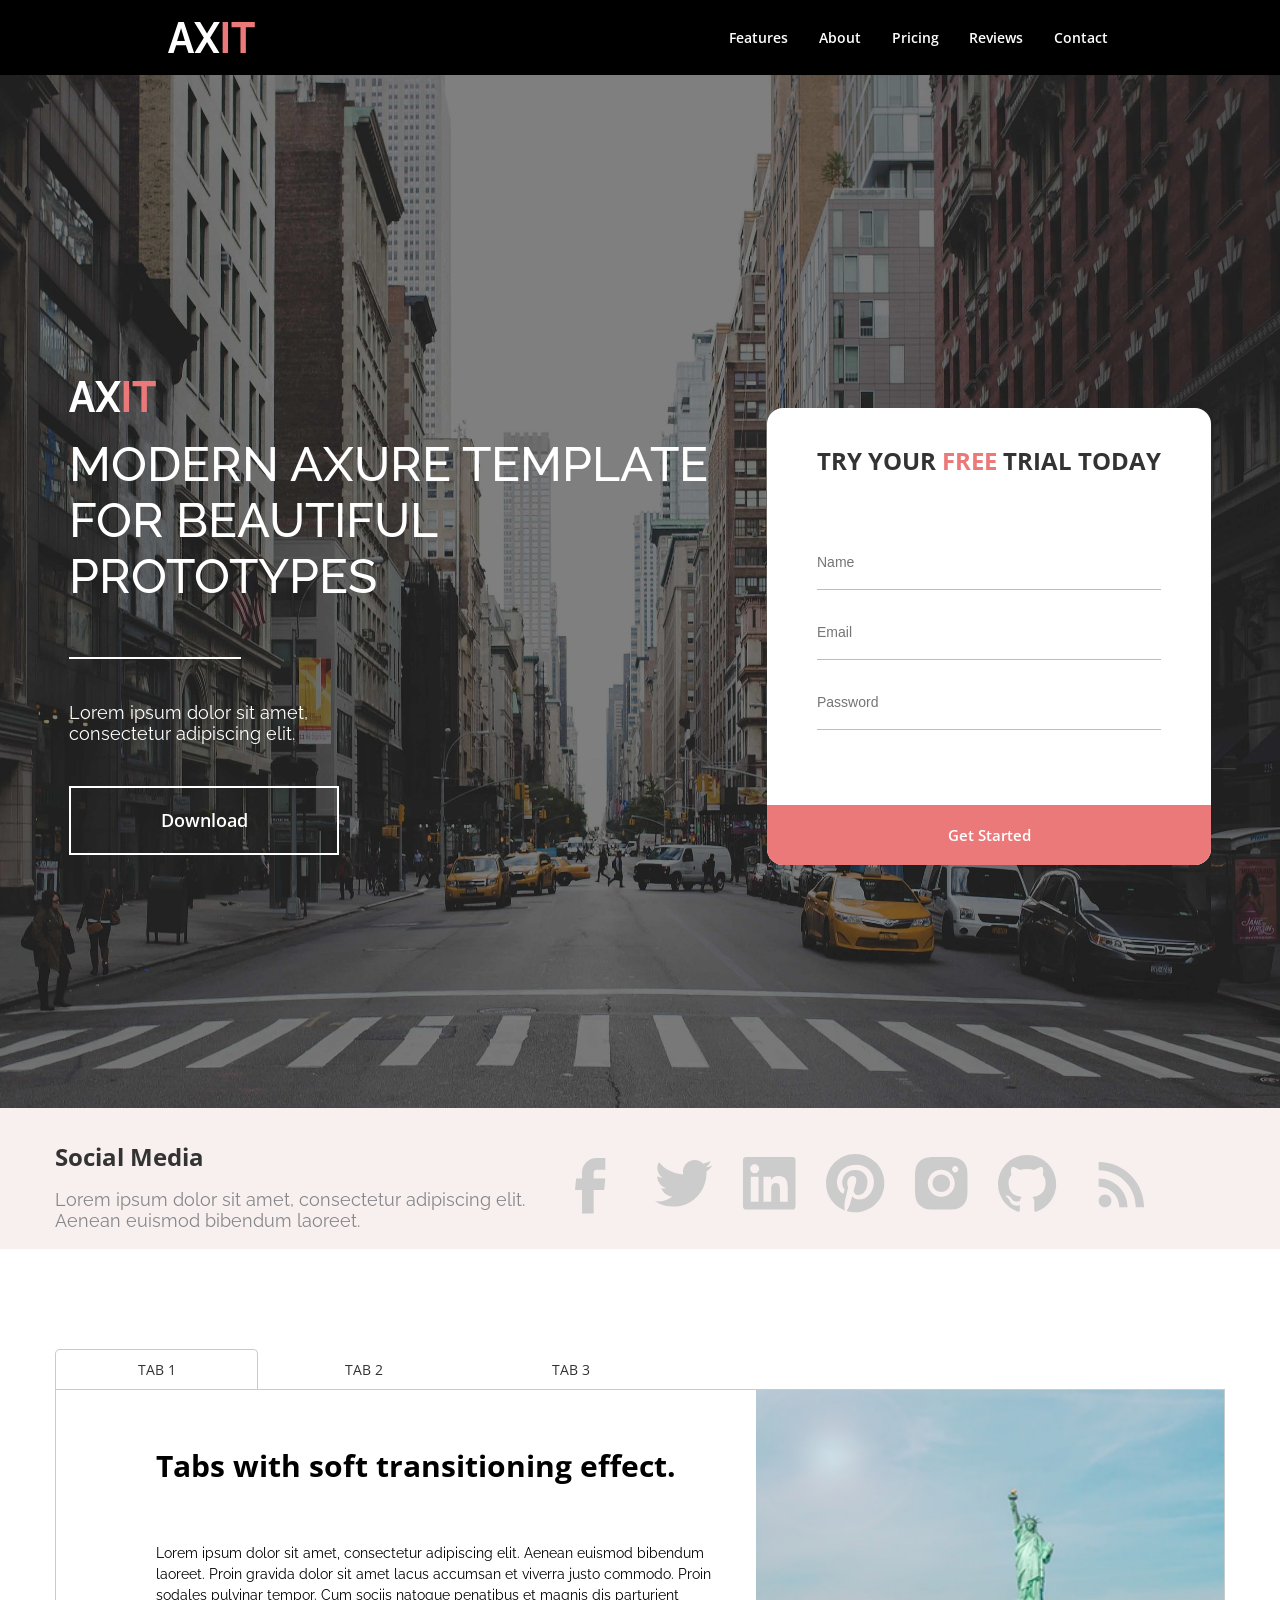
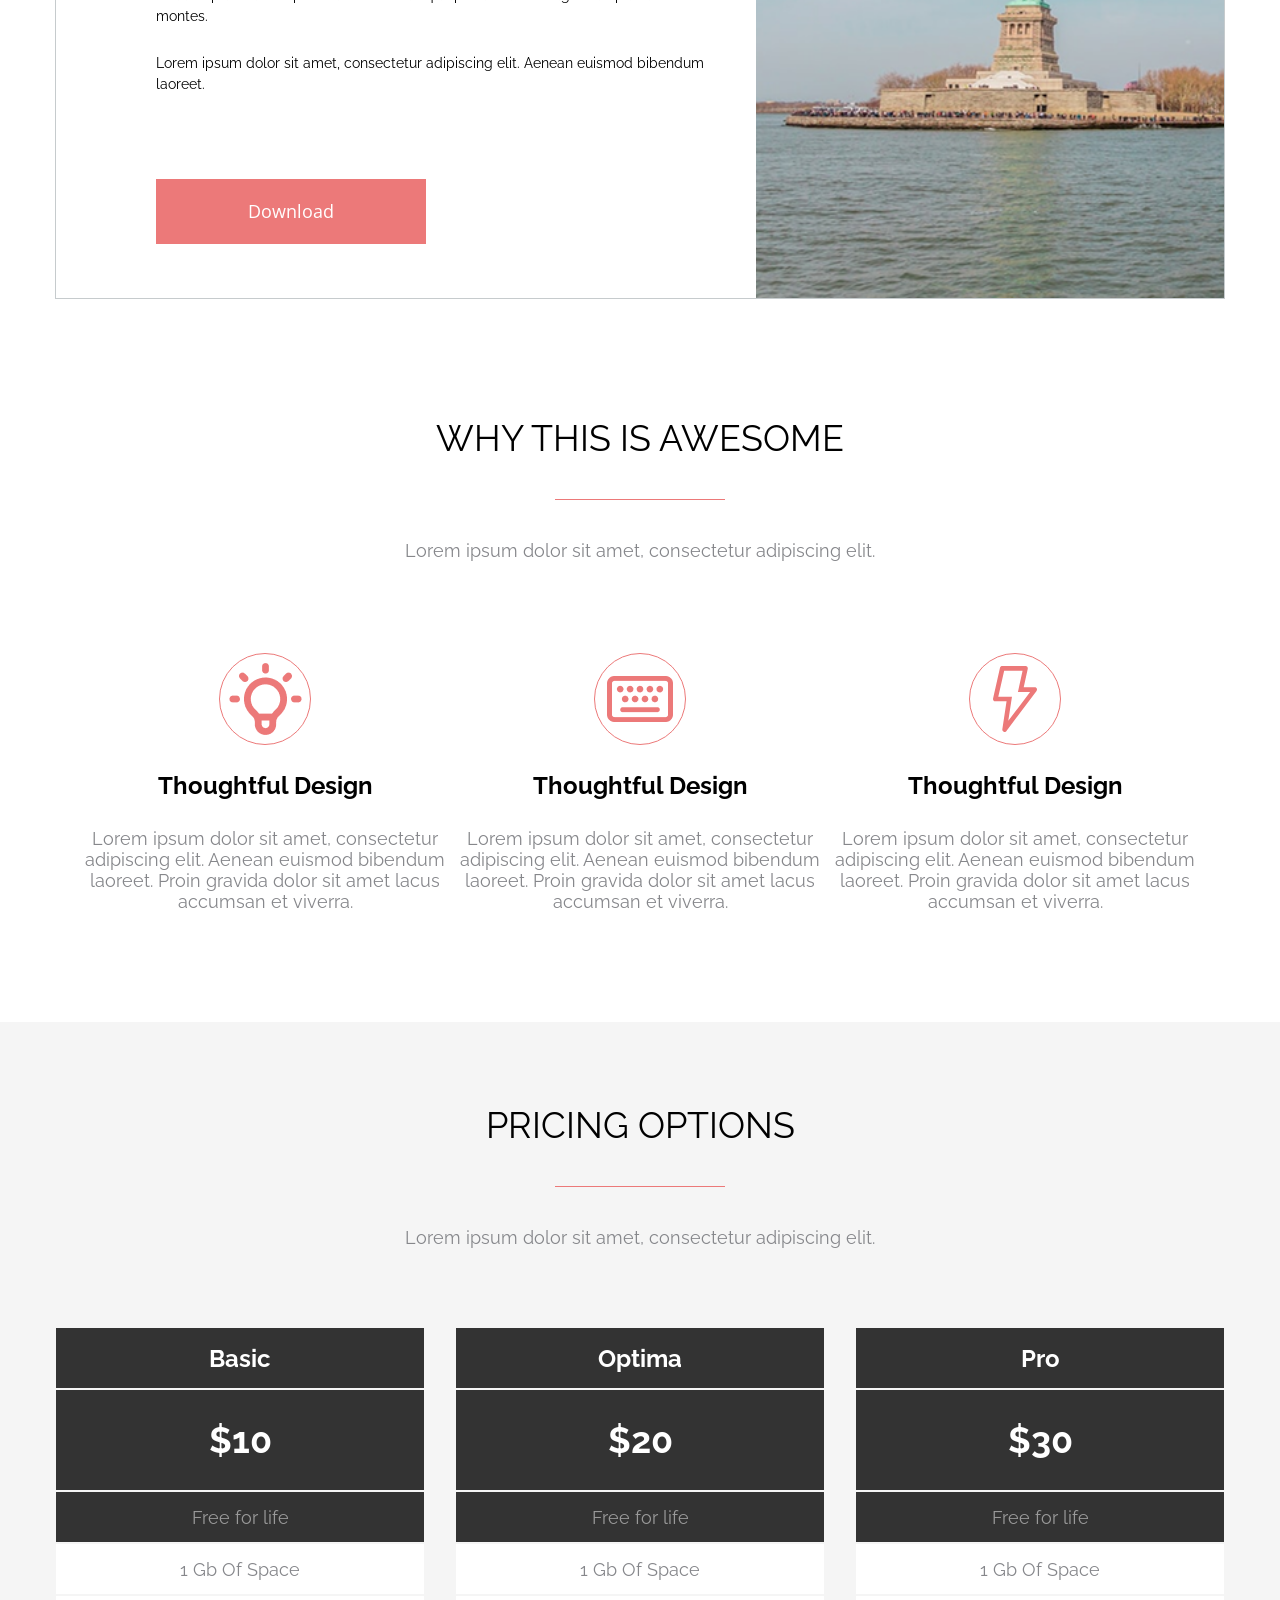
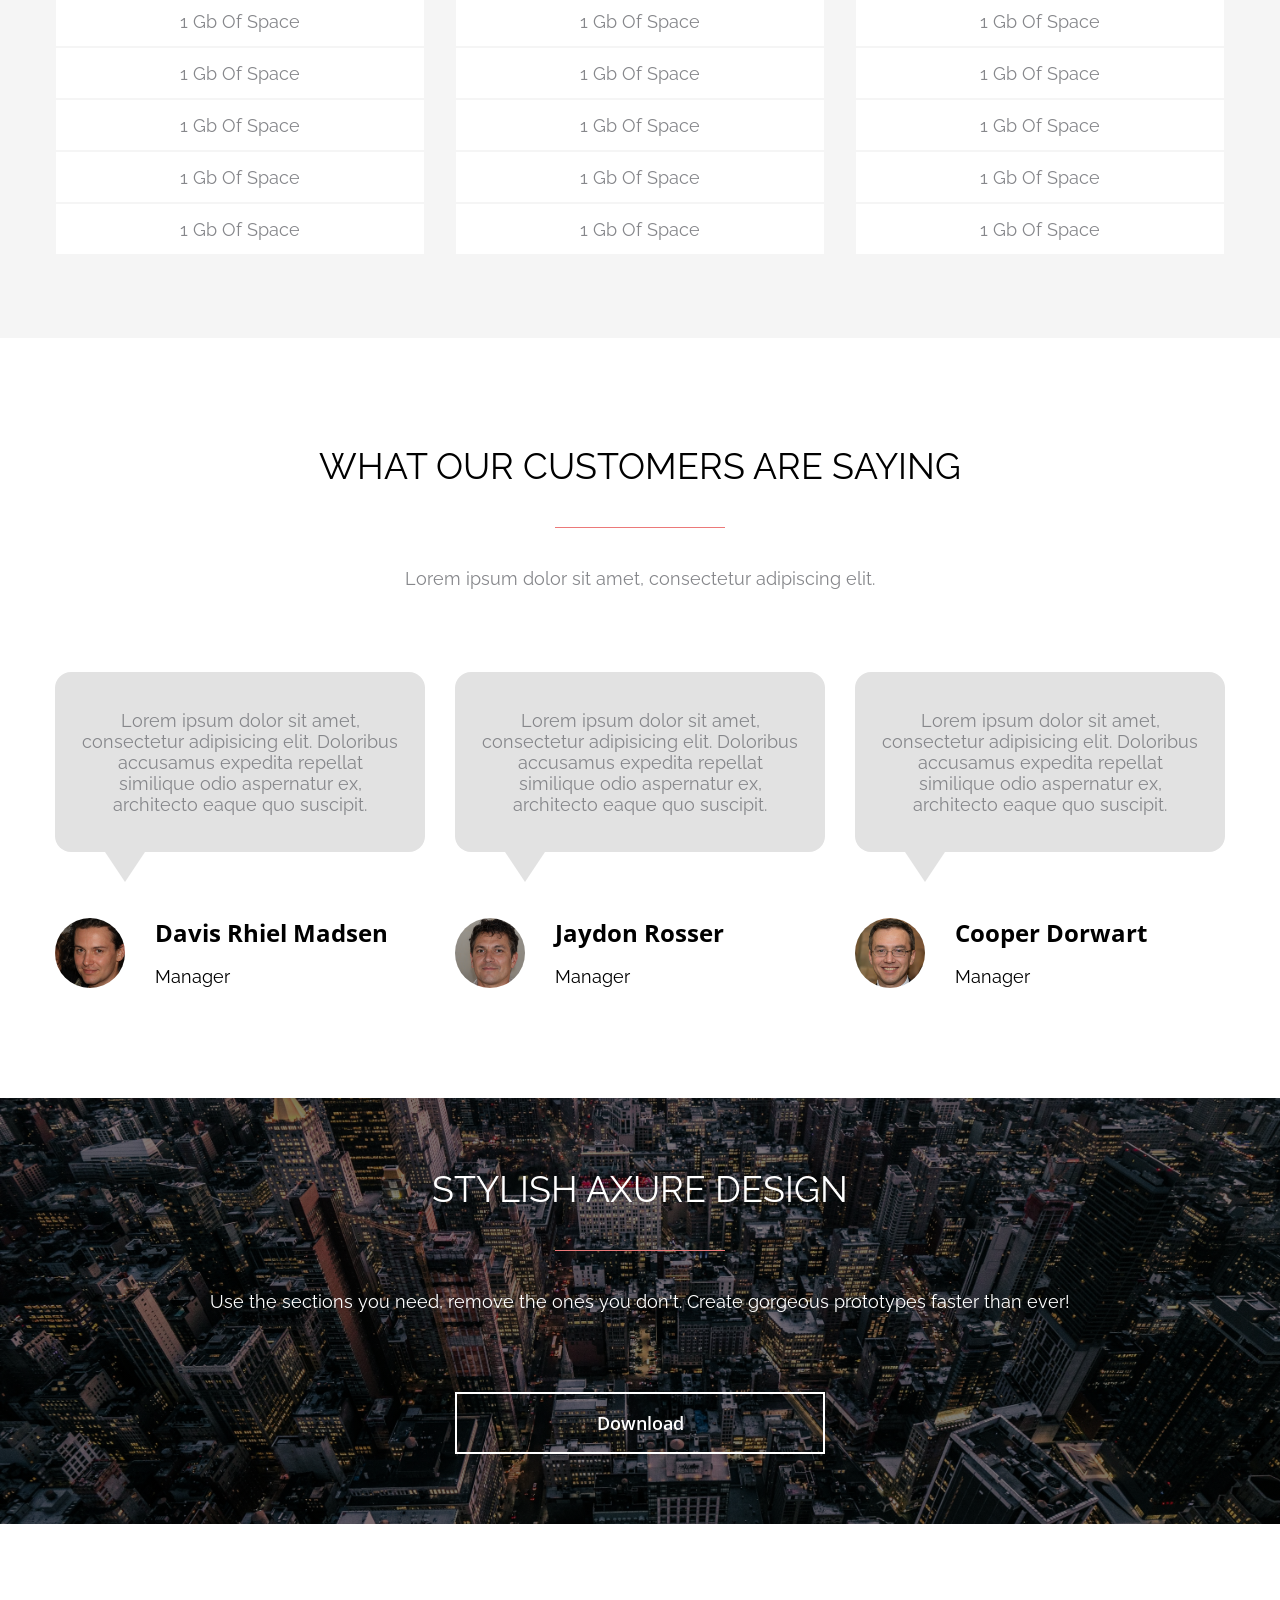
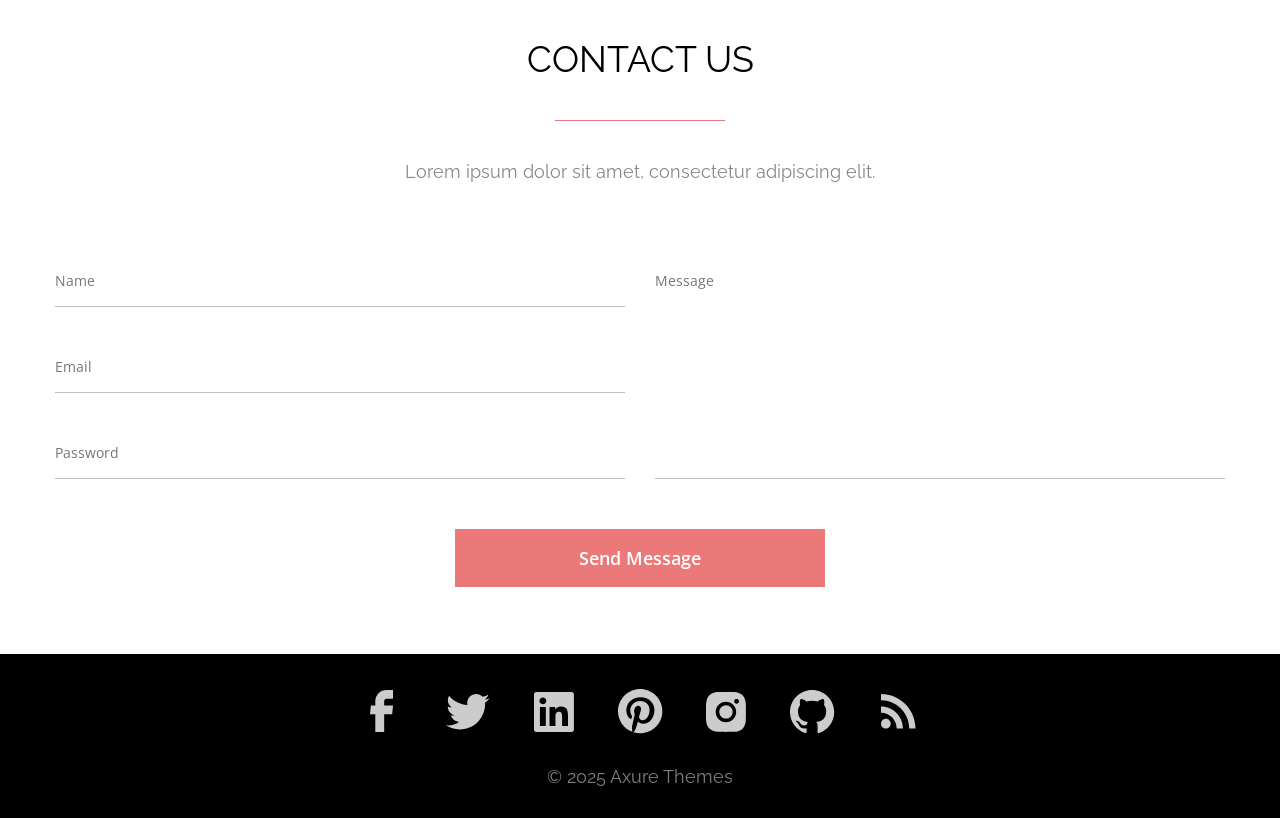
==== index.html @ 266f912c "add changes hw 7, 8" ====
<!DOCTYPE html>
<html lang="en">

<head>
    <meta charset="UTF-8">
    <meta name="viewport" content="width=device-width, initial-scale=1.0">
    <link rel="stylesheet" href="style/styles.css">
    <title>Axit project</title>
    <link rel="preconnect" href="https://fonts.googleapis.com">
    <link rel="preconnect" href="https://fonts.gstatic.com" crossorigin>
    <link href="https://fonts.googleapis.com/css2?family=Open+Sans:ital,wght@0,300..800;1,300..800&family=Raleway:ital,wght@0,100..900;1,100..900&display=swap" rel="stylesheet">
</head>

<body>
  <header class="header">
    <div class="logo">
     <svg class="logo__svg" width="87" height="31" viewBox="0 0 87 31" fill="none" xmlns="http://www.w3.org/2000/svg">
        <path d="M10.3163 0H15.8289L26.1059 31H20.5146L17.9158 23.2718H8.1507L5.5913 31H0L10.3163 0ZM16.9314 19.0366L13.0726 6.24366L9.05633 19.0366H16.9314Z" fill="white"/>
        <path d="M32.086 0L39.016 11.4394L45.9067 0H51.813L42.1267 15.7183L51.498 31H45.5917L39.016 19.9972L32.401 31H26.4553L35.8266 15.7183L26.1403 0H32.086Z" fill="white"/>
        <path d="M54.6277 31V0H60.0615V31H54.6277Z" fill="#EC7979"/>
        <path d="M86.8026 5.2831H77.8644V31H72.4699V5.2831H63.5317V0H86.8026V5.2831Z" fill="#EC7979"/>
     </svg>
    </div>
  <div class="menu">
    <ul class="menu__list">
      <li class="menu__item">Features</li>
      <li class="menu__item">About</li>
      <li class="menu__item">Pricing</li>
      <li class="menu__item">Reviews</li>
      <li class="menu__item">Contact</li>
      </ul>
  </div>
  </header>
  <section class="hero">
           <div class="hero__text">
            <div class="big-logo">
              <svg class="logo__svg" width="87" height="31" viewBox="0 0 87 31" fill="none" xmlns="http://www.w3.org/2000/svg">
                 <path d="M10.3163 0H15.8289L26.1059 31H20.5146L17.9158 23.2718H8.1507L5.5913 31H0L10.3163 0ZM16.9314 19.0366L13.0726 6.24366L9.05633 19.0366H16.9314Z" fill="white"/>
                 <path d="M32.086 0L39.016 11.4394L45.9067 0H51.813L42.1267 15.7183L51.498 31H45.5917L39.016 19.9972L32.401 31H26.4553L35.8266 15.7183L26.1403 0H32.086Z" fill="white"/>
                 <path d="M54.6277 31V0H60.0615V31H54.6277Z" fill="#EC7979"/>
                 <path d="M86.8026 5.2831H77.8644V31H72.4699V5.2831H63.5317V0H86.8026V5.2831Z" fill="#EC7979"/>
              </svg>   
            </div>
            <h1 class="hero__title">MODERN AXURE TEMPLATE FOR BEAUTIFUL PROTOTYPES</h1>
            <p class="hero__description">Lorem ipsum dolor sit amet, consectetur adipiscing elit.</p> 
            <button class="hero__btn">Download</button>
           </div>
        </div>
    <div class="hero__input">
    <form class="bunner">
          <h3 class="bunner__title">Try Your <span class="bunner__higlight">FREE</span> Trial Today</h3>
          <div class="bunner__groups">
            <div class="bunner__group">
              <input class="bunner__input" type="text" placeholder="Name">
            </div>
            <div class="bunner__group">
              <input class="bunner__input" type="email" placeholder="Email">
            </div>
            <div class="bunner__group">
              <input class="bunner__input" type="password" placeholder="Password">
            </div>
          </div>       
    </form>
    <button class="bunner__btn">Get Started</button>
    </section> 
    <section class="social-media">
      <div class="container container__social-media">
       <div class="social-media__text">
         <h3 class="social-media__title">Social Media</h3>
         <p class="social-media__description">Lorem ipsum dolor sit amet, consectetur adipiscing elit. 
Aenean euismod bibendum laoreet.</p>
       </div>
          <ul class="social-media__list">
             <li class="social-media__item">
              <a class="social-media__link" href="#">
               <svg width="31" height="56" viewBox="0 0 31 56" fill="none" xmlns="http://www.w3.org/2000/svg">
                 <path d="M6.98833 55.4167H18.655V32.0542H29.1667L30.3217 20.4458H18.655V14.5833C18.655 13.8098 18.9623 13.0679 19.5093 12.5209C20.0563 11.974 20.7981 11.6667 21.5717 11.6667H30.3217V0H21.5717C17.7039 0 13.9946 1.53645 11.2597 4.27136C8.52479 7.00626 6.98833 10.7156 6.98833 14.5833V20.4458H1.155L0 32.0542H6.98833V55.4167Z" fill="#CCCCCC"/>
               </svg>
               </a>
             </li>
             <li class="social-media__item">
              <a class="social-media_link" href="#">
               <svg width="58" height="47" viewBox="0 0 58 47" fill="none" xmlns="http://www.w3.org/2000/svg">
                 <path d="M51.4296 11.6025C51.4675 12.1129 51.4675 12.6204 51.4675 13.1279C51.4675 28.6592 39.6462 46.5558 18.0425 46.5558C11.3867 46.5558 5.20333 44.6279 0 41.2796C0.945 41.3875 1.855 41.4254 2.83792 41.4254C8.12581 41.4382 13.264 39.67 17.4242 36.4058C14.9725 36.3615 12.5958 35.5526 10.6261 34.0921C8.65637 32.6317 7.19187 30.5926 6.43708 28.2596C7.16333 28.3675 7.8925 28.4404 8.65667 28.4404C9.70958 28.4404 10.7683 28.2946 11.7512 28.0408C9.09055 27.5036 6.69805 26.0614 4.98055 23.9595C3.26306 21.8576 2.3266 19.2256 2.33042 16.5113V16.3654C3.89667 17.2375 5.71375 17.7829 7.63875 17.8558C6.02609 16.7842 4.70377 15.3301 3.78974 13.6231C2.87572 11.9162 2.39841 10.0096 2.40042 8.07334C2.40042 5.89167 2.98083 3.89083 3.99875 2.14667C6.95082 5.77798 10.6327 8.74872 14.806 10.8665C18.9792 12.9843 23.5508 14.2019 28.2246 14.4404C28.0437 13.5654 27.9329 12.6583 27.9329 11.7483C27.9321 10.2053 28.2355 8.67725 28.8256 7.25153C29.4158 5.82581 30.2811 4.53039 31.3722 3.4393C32.4633 2.34821 33.7587 1.48287 35.1844 0.892729C36.6102 0.302591 38.1382 -0.000765273 39.6812 1.44977e-06C43.0646 1.44977e-06 46.1183 1.4175 48.265 3.71C50.8952 3.20138 53.4174 2.24123 55.72 0.872084C54.8433 3.58696 53.0068 5.88905 50.5546 7.34708C52.8873 7.08102 55.1671 6.46757 57.3183 5.52708C55.7116 7.86946 53.7207 9.92351 51.4296 11.6025Z" fill="#CCCCCC"/>
               </svg>
              </a>
             </li>
             <li class="social-media__item">
              <a class="social-media_link" href="#">
              <svg width="53" height="53" viewBox="0 0 53 53" fill="none" xmlns="http://www.w3.org/2000/svg">
               <path d="M49.5833 0H2.91667C2.14312 0 1.40125 0.307291 0.854272 0.854272C0.307291 1.40125 0 2.14312 0 2.91667V49.5833C0 50.3569 0.307291 51.0988 0.854272 51.6457C1.40125 52.1927 2.14312 52.5 2.91667 52.5H49.5833C50.3569 52.5 51.0988 52.1927 51.6457 51.6457C52.1927 51.0988 52.5 50.3569 52.5 49.5833V2.91667C52.5 2.14312 52.1927 1.40125 51.6457 0.854272C51.0988 0.307291 50.3569 0 49.5833 0ZM15.5721 44.7329H7.77875V19.6787H15.5721V44.7329ZM11.6754 16.2575C10.478 16.2575 9.32956 15.7818 8.48283 14.9351C7.6361 14.0884 7.16042 12.94 7.16042 11.7425C7.16042 10.545 7.6361 9.39664 8.48283 8.54991C9.32956 7.70319 10.478 7.2275 11.6754 7.2275C12.8729 7.2275 14.0213 7.70319 14.868 8.54991C15.7147 9.39664 16.1904 10.545 16.1904 11.7425C16.1904 12.94 15.7147 14.0884 14.868 14.9351C14.0213 15.7818 12.8729 16.2575 11.6754 16.2575ZM44.7358 44.7329H36.9512V32.55C36.9512 29.645 36.8988 25.9088 32.9029 25.9088C28.8488 25.9088 28.2333 29.0763 28.2333 32.3458V44.7358H20.4546V19.6817H27.9213V23.1058H28.0292C29.0646 21.1371 31.6079 19.0604 35.3908 19.0604C43.2775 19.0604 44.7329 24.2463 44.7329 30.9954V44.7329H44.7358Z" fill="#CCCCCC"/>
              </svg>
              </a>
             </li>
             <li class="social-media__item">
              <a class="social-media_link" href="#">
              <svg width="59" height="59" viewBox="0 0 59 59" fill="none" xmlns="http://www.w3.org/2000/svg">
               <path d="M20.5333 56.9917C23.3333 57.8375 26.1625 58.3333 29.1667 58.3333C36.9022 58.3333 44.3208 55.2604 49.7906 49.7906C55.2604 44.3208 58.3333 36.9022 58.3333 29.1667C58.3333 25.3364 57.5789 21.5437 56.1132 18.0051C54.6474 14.4664 52.499 11.2511 49.7906 8.54272C47.0822 5.83434 43.8669 3.68594 40.3283 2.22018C36.7896 0.754418 32.9969 0 29.1667 0C25.3364 0 21.5437 0.754418 18.0051 2.22018C14.4664 3.68594 11.2511 5.83434 8.54272 8.54272C3.07291 14.0125 0 21.4312 0 29.1667C0 41.5625 7.7875 52.2083 18.7833 56.4083C18.5208 54.1333 18.2583 50.3708 18.7833 47.775L22.1375 33.3667C22.1375 33.3667 21.2917 31.675 21.2917 28.9917C21.2917 24.9667 23.8 21.9625 26.6583 21.9625C29.1667 21.9625 30.3333 23.8 30.3333 26.1625C30.3333 28.6708 28.6708 32.2583 27.825 35.7C27.3292 38.5583 29.3417 41.0667 32.2583 41.0667C37.45 41.0667 41.475 35.525 41.475 27.7083C41.475 20.7083 36.4583 15.925 29.2542 15.925C21.0292 15.925 16.1875 22.05 16.1875 28.4958C16.1875 31.0042 17.0042 33.5417 18.3458 35.2042C18.6083 35.3792 18.6083 35.6125 18.5208 36.05L17.675 39.2292C17.675 39.725 17.3542 39.9 16.8583 39.55C13.125 37.9167 10.9667 32.6083 10.9667 28.3208C10.9667 19.1042 17.5 10.7333 30.1 10.7333C40.1333 10.7333 47.95 17.9375 47.95 27.5042C47.95 37.5375 41.7375 45.5875 32.8417 45.5875C30.0125 45.5875 27.2417 44.0708 26.25 42.2917L24.2958 49.2042C23.625 51.7125 21.7875 55.0667 20.5333 57.0792V56.9917Z" fill="#CCCCCC"/>
              </svg>
              </a>
             </li>
             <li class="social-media__item">
              <a class="social-media_link" href="#">
              <svg width="53" height="53" viewBox="0 0 53 53" fill="none" xmlns="http://www.w3.org/2000/svg">
               <path d="M52.3542 15.5283C52.3247 13.3193 51.9112 11.1323 51.1321 9.065C50.4564 7.32128 49.4245 5.73766 48.1022 4.41534C46.7798 3.09302 45.1962 2.06106 43.4525 1.38542C41.4118 0.619375 39.2559 0.205162 37.0767 0.160417C34.2708 0.0350002 33.3812 0 26.2587 0C19.1362 0 18.2233 1.95578e-07 15.4379 0.160417C13.2596 0.205491 11.1048 0.619699 9.065 1.38542C7.321 2.06059 5.73714 3.09238 4.41476 4.41476C3.09238 5.73714 2.06059 7.321 1.38542 9.065C0.61784 11.1041 0.204526 13.2595 0.163333 15.4379C0.0379166 18.2467 0 19.1363 0 26.2588C0 33.3813 -2.17309e-08 34.2913 0.163333 37.0796C0.207083 39.2613 0.618333 41.4138 1.38542 43.4583C2.06173 45.2018 3.09428 46.785 4.4171 48.1068C5.73993 49.4287 7.32394 50.46 9.06792 51.135C11.1021 51.9318 13.2573 52.3757 15.4408 52.4475C18.2496 52.5729 19.1392 52.6108 26.2617 52.6108C33.3842 52.6108 34.2971 52.6108 37.0825 52.4475C39.2617 52.4046 41.4177 51.9913 43.4583 51.2254C45.2016 50.549 46.7848 49.5168 48.107 48.1945C49.4293 46.8723 50.4615 45.2891 51.1379 43.5458C51.905 41.5042 52.3162 39.3517 52.36 37.1671C52.4854 34.3613 52.5233 33.4717 52.5233 26.3463C52.5175 19.2238 52.5175 18.3196 52.3542 15.5283ZM26.2413 39.7279C18.7921 39.7279 12.7575 33.6933 12.7575 26.2442C12.7575 18.795 18.7921 12.7604 26.2413 12.7604C29.8174 12.7604 33.247 14.181 35.7757 16.7097C38.3044 19.2384 39.725 22.6681 39.725 26.2442C39.725 29.8203 38.3044 33.2499 35.7757 35.7786C33.247 38.3073 29.8174 39.7279 26.2413 39.7279ZM40.2617 15.4058C39.8487 15.4062 39.4396 15.3252 39.058 15.1673C38.6763 15.0094 38.3296 14.7778 38.0376 14.4858C37.7455 14.1937 37.5139 13.847 37.3561 13.4653C37.1982 13.0837 37.1171 12.6747 37.1175 12.2617C37.1175 11.849 37.1988 11.4403 37.3567 11.059C37.5147 10.6777 37.7462 10.3313 38.038 10.0394C38.3298 9.74761 38.6763 9.51612 39.0575 9.35818C39.4388 9.20025 39.8475 9.11896 40.2602 9.11896C40.6729 9.11896 41.0816 9.20025 41.4629 9.35818C41.8442 9.51612 42.1906 9.74761 42.4824 10.0394C42.7743 10.3313 43.0058 10.6777 43.1637 11.059C43.3216 11.4403 43.4029 11.849 43.4029 12.2617C43.4029 14 41.9971 15.4058 40.2617 15.4058Z" fill="#CCCCCC"/>
               <path d="M26.2414 35.003C31.0787 35.003 35.0002 31.0815 35.0002 26.2442C35.0002 21.4069 31.0787 17.4855 26.2414 17.4855C21.4041 17.4855 17.4827 21.4069 17.4827 26.2442C17.4827 31.0815 21.4041 35.003 26.2414 35.003Z" fill="#CCCCCC"/>
              </svg>
              </a>
             </li>
             <li class="social-media__item">
              <a class="social-media_link" href="#">
              <svg width="59" height="57" viewBox="0 0 59 57" fill="none" xmlns="http://www.w3.org/2000/svg">
                <path fill-rule="evenodd" clip-rule="evenodd" d="M29.0908 0C13.0229 0 0 13.0229 0 29.0908C0 41.9417 8.33292 52.8471 19.8946 56.6971C21.35 56.9596 21.875 56.0642 21.875 55.2942C21.875 54.6029 21.8517 52.7712 21.8429 50.3475C13.7492 52.1033 12.04 46.445 12.04 46.445C10.7217 43.085 8.81125 42.1896 8.81125 42.1896C6.17167 40.3842 9.0125 40.425 9.0125 40.425C11.935 40.6292 13.4663 43.4233 13.4663 43.4233C16.0621 47.8683 20.2796 46.585 21.9304 45.8412C22.1958 43.96 22.9542 42.6767 23.7825 41.9504C17.325 41.2183 10.535 38.7217 10.535 27.5713C10.535 24.4008 11.6696 21.7992 13.5217 19.7692C13.2271 19.0312 12.2208 16.0708 13.8104 12.0692C13.8104 12.0692 16.2517 11.2846 21.8079 15.0471C24.1809 14.4015 26.6287 14.072 29.0879 14.0671C31.5472 14.0711 33.9951 14.4006 36.3679 15.0471C41.9271 11.2817 44.3654 12.0692 44.3654 12.0692C45.955 16.0708 44.9575 19.0312 44.6542 19.7692C46.5208 21.7992 47.6408 24.3979 47.6408 27.5713C47.6408 38.7508 40.845 41.2067 34.3642 41.9271C35.3996 42.8254 36.3329 44.5988 36.3329 47.3113C36.3329 51.2021 36.2979 54.3404 36.2979 55.2942C36.2979 56.0729 36.8171 56.9771 38.3017 56.6913C49.8575 52.8354 58.1817 41.9388 58.1817 29.0908C58.1817 13.0229 45.1588 0 29.0908 0Z" fill="#CCCCCC"/>
              </svg>
              </a>
             </li>
              <li class="social-media__item">
               <a class="social-media_link" href="#">
               <svg width="70" height="70" viewBox="0 0 70 70" fill="none" xmlns="http://www.w3.org/2000/svg">
                <path d="M18.0251 58.3334C21.5367 58.3334 24.3834 55.4866 24.3834 51.975C24.3834 48.4634 21.5367 45.6167 18.0251 45.6167C14.5135 45.6167 11.6667 48.4634 11.6667 51.975C11.6667 55.4866 14.5135 58.3334 18.0251 58.3334Z" fill="#CCCCCC"/>
                <path d="M11.6667 12.9498V21.204C32.1709 21.204 48.7959 37.829 48.7959 58.3332H57.0501C57.0501 33.279 36.7209 12.9498 11.6667 12.9498ZM11.6667 29.4582V37.7123C23.0417 37.7123 32.2876 46.9582 32.2876 58.3332H40.5417C40.5417 42.379 27.6209 29.4582 11.6667 29.4582Z" fill="#CCCCCC"/>
               </svg>
               </a> 
             </li>
          </ul>
      </div>
    </section>
    <section class="tabs">
        <div class="container">
            <div class="tabs__navigation">
              <a class="tabs__link" href="#">Tab 1</a>
              <a class="tabs__link" href="#">Tab 2</a>
              <a class="tabs__link" href="#">Tab 3</a>
            </div>
            <div class="tab">
              <div class="tab__wrapper-text">
                <h3 class="tab__title">Tabs with soft transitioning effect.</h3>
                <p class="tab__text">Lorem ipsum dolor sit amet, consectetur adipiscing elit. Aenean euismod 
bibendum laoreet. Proin gravida dolor sit amet lacus accumsan et viverra 
justo commodo. Proin sodales pulvinar tempor. Cum sociis natoque 
penatibus et magnis dis parturient montes.</p> 
                <p class="tab__text">Lorem ipsum dolor sit amet, consectetur adipiscing elit. Aenean euismod bibendum laoreet.</p>
                <button class="tab__btn">Download</button>
              </div>
              <div class="tab__wrapper-image">
                <img class="tab__image" src="images/img.png" alt="image">
              </div>
            </div>
        </div>    
      </section>
 <section class="info">
        <div class="container">
            <h2 class="main-title">WHY THIS IS AWESOME</h2>
            <div class="line"></div>
            <p class="text">Lorem ipsum dolor sit amet, consectetur adipiscing elit.</p> 
            <div class="info-box">
                <div class="info-box__item">
                    <div class="info-box__wrapper-icon">
                      <img class="info-box__icon" src="images/image1.png" alt="Thoughtful design Image">
                    </div>
                    <h3 class="info-box__title">Thoughtful Design</h3>
                    <p class="info-box__text">Lorem ipsum dolor sit amet, consectetur adipiscing  elit. Aenean euismod bibendum laoreet. Proin gravida  dolor sit amet lacus accumsan et viverra.</p>
                </div>
                <div class="info-box__item">
                    <div class="info-box__wrapper-icon">
                      <img class="info-box__icon" src="images/image2.png" alt="Thoughtful design Image">
                    </div>
                    <h3 class="info-box__title">Thoughtful Design</h3>
                    <p class="info-box__text">Lorem ipsum dolor sit amet, consectetur adipiscing  elit. Aenean euismod bibendum laoreet. Proin gravida  dolor sit amet lacus accumsan et viverra.</p>
                </div>
                <div class="info-box__item">
                    <div class="info-box__wrapper-icon">
                      <img class="info-box__icon" src="images/image3.svg" alt="Thoughtful design Image">
                    </div>
                    <h3 class="info-box__title">Thoughtful Design</h3>
                    <p class="info-box__text">Lorem ipsum dolor sit amet, consectetur adipiscing  elit. Aenean euismod bibendum laoreet. Proin gravida  dolor sit amet lacus accumsan et viverra.</p>
                </div>
            </div>
        </div>
 </section> 
 <section class="pricing">
        <div class="container">
            <h2 class="main-title">PRICING OPTIONS</h2>
            <div class="line"></div>
            <p class="text">Lorem ipsum dolor sit amet, consectetur adipiscing elit.</p> 
            <div class="cards">
              <div class="card">
                <div class="card__header">
                   <h3 class="card__title">Basic</h3>
                   <p class="card__price">$10</p>
                   <p class="card__subtitle">Free for life</p>
                </div>
                <ul class="card__list">
                  <li class="card__item">1 gb of space</li>
                  <li class="card__item">1 gb of space</li>
                  <li class="card__item">1 gb of space</li>
                  <li class="card__item">1 gb of space</li>
                  <li class="card__item">1 gb of space</li>
                  <li class="card__item">1 gb of space</li>
                </ul>
              </div>
               <div class="card">
                <div class="card__header">
                  <h3 class="card__title">Optima</h3>
                  <p class="card__price">$20</p>
                  <p class="card__subtitle">Free for life</p>
                </div>
                <ul class="card__list">
                  <li class="card__item">1 gb of space</li>
                  <li class="card__item">1 gb of space</li>
                  <li class="card__item">1 gb of space</li>
                  <li class="card__item">1 gb of space</li>
                  <li class="card__item">1 gb of space</li>
                  <li class="card__item">1 gb of space</li>
                </ul>
              </div>
               <div class="card">
                <div class="card__header">
                   <h3 class="card__title">Pro</h3>
                   <p class="card__price">$30</p>
                   <p class="card__subtitle">Free for life</p>
                </div>
                <ul class="card__list">
                  <li class="card__item">1 gb of space</li>
                  <li class="card__item">1 gb of space</li>
                  <li class="card__item">1 gb of space</li>
                  <li class="card__item">1 gb of space</li>
                  <li class="card__item">1 gb of space</li>
                  <li class="card__item">1 gb of space</li>
                </ul>
              </div>
            </div> 
        </div>
 </section> 
 <section class="customers-opinion">
        <div class="container">
            <h2 class="main-title">What our customers are saying</h2>
            <div class="line"></div>
            <p class="text">Lorem ipsum dolor sit amet, consectetur adipiscing elit.</p> 
            <div class="comments">
              <div class="comment">
                <p class="comment__text">Lorem ipsum dolor sit amet, consectetur adipisicing elit. Doloribus accusamus expedita repellat similique odio aspernatur ex, architecto eaque quo suscipit.</p>
                <div class="comment__author">
                  <div class="comment__wrapper-image">
                    <img class="comment__image" src="images/comment_img1.png" alt="Author image">
                  </div>
                  <div class="comment__author-text">
                    <p class="comment__author-name">Davis Rhiel Madsen</p>
                    <p class="comment__author-job">Manager</p> 
                  </div>
                </div>
            </div>
             <div class="comment">
                <p class="comment__text">Lorem ipsum dolor sit amet, consectetur adipisicing elit. Doloribus accusamus expedita repellat similique odio aspernatur ex, architecto eaque quo suscipit.</p>
                <div class="comment__author">
                  <div class="comment__wrapper-image">
                    <img class="comment__image" src="images/comment_img2.png" alt="Author image">
                  </div>
                  <div class="comment__author-text">
                     <p class="comment__author-name">Jaydon Rosser</p>
                     <p class="comment__author-job">Manager</p> 
                </div>
                </div>
            </div> 
             <div class="comment">
                <p class="comment__text">Lorem ipsum dolor sit amet, consectetur adipisicing elit. Doloribus accusamus expedita repellat similique odio aspernatur ex, architecto eaque quo suscipit.</p>
                <div class="comment__author">
                  <div class="comment__wrapper-image">
                    <img class="comment__image" src="images/comment_img3.png" alt="Author image">
                  </div>
                  <div class="comment__author-text">
                    <p class="comment__author-name">Cooper Dorwart</p>
                    <p class="comment__author-job">Manager</p> 
                  </div>
                </div>
            </div> 
        </div>
 </section>
 <section class="design">
    <div class="container">
      <h2 class="main-title main-title__white">STYLISH AXURE DESIGN</h2>
      <div class="line line__white"></div>
      <p class="text text__white">Use the sections you need, remove the ones you don't.  Create gorgeous prototypes faster than ever!</p> 
      <button class="design__btn">Download</button>
 </section>
 <section class="contact">
  <div class="container">
    <h2 class="main-title">CONTACT US</h2>
    <div class="line"></div> 
    <p class="text">Lorem ipsum dolor sit amet, consectetur adipiscing elit.</p> 
    <form class="contact__form" id="formContact">
          <div class="contact__group">
              <input class="contact__input" type="text" name="name" placeholder="Name">
              <input class="contact__input" type="email" name="email" placeholder="Email">
              <input class="contact__input" type="password" name="password" placeholder="Password">
          </div>
          <textarea class="contact__textarea" name="message" id="name" placeholder="Message"></textarea>   
    </form>
    <button class="contact__btn" form="formContact">Send Message</button>
  </div>
 </section>
 <footer class="footer">
  <div class="container">
     <ul class="footer__list">
             <li class="footer__item">
              <a class="footer__link" href="#">
               <svg width="24" height="43" viewBox="0 0 24 43" fill="none" xmlns="http://www.w3.org/2000/svg">
                 <path d="M5.31113 42.1167H14.1778V24.3612H22.1667L23.0445 15.5388H14.1778V11.0833C14.1778 10.4954 14.4113 9.93162 14.827 9.51591C15.2428 9.10021 15.8066 8.86667 16.3945 8.86667H23.0445V0H16.3945C13.455 0 10.6359 1.1677 8.55737 3.24623C6.47884 5.32476 5.31113 8.14385 5.31113 11.0833V15.5388H0.8778L0 24.3612H5.31113V42.1167Z" fill="#CCCCCC"/>
               </svg>
               </a>
             </li>
            <li class="footer__item">
              <a class="footer__link" href="#">
               <svg width="44" height="36" viewBox="0 0 44 36" fill="none" xmlns="http://www.w3.org/2000/svg">
                <path d="M39.0865 8.8179C39.1153 9.20582 39.1153 9.59152 39.1153 9.97722C39.1153 21.781 30.1311 35.3824 13.7123 35.3824C8.65387 35.3824 3.95453 33.9172 0 31.3725C0.7182 31.4545 1.4098 31.4833 2.15682 31.4833C6.17562 31.493 10.0806 30.1492 13.2424 27.6684C11.3791 27.6347 9.57284 27.02 8.07584 25.91C6.57885 24.8001 5.46582 23.2504 4.89218 21.4773C5.44413 21.5593 5.9983 21.6147 6.57907 21.6147C7.37928 21.6147 8.18393 21.5039 8.93095 21.311C6.90882 20.9028 5.09052 19.8067 3.78522 18.2092C2.47993 16.6117 1.76822 14.6115 1.77112 12.5486V12.4377C2.96147 13.1005 4.34245 13.515 5.80545 13.5704C4.57983 12.756 3.57486 11.6509 2.8802 10.3536C2.18554 9.05632 1.82279 7.60728 1.82432 6.13573C1.82432 4.47767 2.26543 2.95703 3.03905 1.63147C5.28262 4.39126 8.08086 6.64903 11.2525 8.25854C14.4242 9.86806 17.8986 10.7934 21.4507 10.9747C21.3132 10.3097 21.229 9.62033 21.229 8.92873C21.2284 7.75603 21.459 6.59471 21.9075 5.51117C22.356 4.42762 23.0137 3.44309 23.8429 2.61387C24.6721 1.78464 25.6566 1.12698 26.7402 0.678474C27.8237 0.229969 28.985 -0.000581607 30.1577 1.10182e-06C32.7291 1.10182e-06 35.0499 1.0773 36.6814 2.8196C38.6803 2.43305 40.5972 1.70334 42.3472 0.662784C41.6809 2.72609 40.2852 4.47568 38.4215 5.58378C40.1943 5.38158 41.927 4.91535 43.5619 4.20058C42.3408 5.98079 40.8277 7.54187 39.0865 8.8179Z" fill="#CCCCCC"/>
               </svg>
               </a>
             </li>
             <li class="footer__item">
              <a class="footer__link" href="#">
               <svg width="40" height="40" viewBox="0 0 40 40" fill="none" xmlns="http://www.w3.org/2000/svg">
                <path d="M37.6833 0H2.21667C1.62877 0 1.06495 0.233541 0.649246 0.649246C0.233541 1.06495 0 1.62877 0 2.21667V37.6833C0 38.2712 0.233541 38.835 0.649246 39.2508C1.06495 39.6665 1.62877 39.9 2.21667 39.9H37.6833C38.2712 39.9 38.835 39.6665 39.2508 39.2508C39.6665 38.835 39.9 38.2712 39.9 37.6833V2.21667C39.9 1.62877 39.6665 1.06495 39.2508 0.649246C38.835 0.233541 38.2712 0 37.6833 0ZM11.8348 33.997H5.91185V14.9558H11.8348V33.997ZM8.87332 12.3557C7.96325 12.3557 7.09046 11.9942 6.44695 11.3507C5.80344 10.7072 5.44192 9.83436 5.44192 8.9243C5.44192 8.01424 5.80344 7.14145 6.44695 6.49793C7.09046 5.85442 7.96325 5.4929 8.87332 5.4929C9.78338 5.4929 10.6562 5.85442 11.2997 6.49793C11.9432 7.14145 12.3047 8.01424 12.3047 8.9243C12.3047 9.83436 11.9432 10.7072 11.2997 11.3507C10.6562 11.9942 9.78338 12.3557 8.87332 12.3557ZM33.9992 33.997H28.0829V24.738C28.0829 22.5302 28.043 19.6906 25.0062 19.6906C21.925 19.6906 21.4573 22.0979 21.4573 24.5828V33.9992H15.5455V14.9581H21.2201V17.5604H21.3022C22.0891 16.0642 24.022 14.4859 26.897 14.4859C32.8909 14.4859 33.997 18.4271 33.997 23.5565V33.997H33.9992Z" fill="#CCCCCC"/>
               </svg>
              </a>
             </li>
             <li class="footer__item">
              <a class="footer__link" href="#">
                <svg width="45" height="45" viewBox="0 0 45 45" fill="none" xmlns="http://www.w3.org/2000/svg">
                  <path d="M15.6053 43.3137C17.7333 43.9565 19.8835 44.3333 22.1667 44.3333C28.0456 44.3333 33.6838 41.9979 37.8409 37.8409C41.9979 33.6838 44.3333 28.0456 44.3333 22.1667C44.3333 19.2557 43.76 16.3732 42.646 13.6839C41.532 10.9945 39.8992 8.55083 37.8409 6.49247C35.7825 4.4341 33.3389 2.80132 30.6495 1.68734C27.9601 0.573358 25.0776 0 22.1667 0C19.2557 0 16.3732 0.573358 13.6839 1.68734C10.9945 2.80132 8.55083 4.4341 6.49247 6.49247C2.33541 10.6495 0 16.2877 0 22.1667C0 31.5875 5.9185 39.6783 14.2753 42.8703C14.0758 41.1413 13.8763 38.2818 14.2753 36.309L16.8245 25.3587C16.8245 25.3587 16.1817 24.073 16.1817 22.0337C16.1817 18.9747 18.088 16.6915 20.2603 16.6915C22.1667 16.6915 23.0533 18.088 23.0533 19.8835C23.0533 21.7898 21.7898 24.5163 21.147 27.132C20.7702 29.3043 22.2997 31.2107 24.5163 31.2107C28.462 31.2107 31.521 26.999 31.521 21.0583C31.521 15.7383 27.7083 12.103 22.2332 12.103C15.9822 12.103 12.3025 16.758 12.3025 21.6568C12.3025 23.5632 12.9232 25.4917 13.9428 26.7552C14.1423 26.8882 14.1423 27.0655 14.0758 27.398L13.433 29.8142C13.433 30.191 13.1892 30.324 12.8123 30.058C9.975 28.8167 8.33467 24.7823 8.33467 21.5238C8.33467 14.5192 13.3 8.15733 22.876 8.15733C30.5013 8.15733 36.442 13.6325 36.442 20.9032C36.442 28.5285 31.7205 34.6465 24.9597 34.6465C22.8095 34.6465 20.7037 33.4938 19.95 32.1417L18.4648 37.3952C17.955 39.3015 16.5585 41.8507 15.6053 43.3802V43.3137Z" fill="#CCCCCC"/>
                </svg>
               </a>
             </li>
             <li class="footer__item">
              <a class="footer__link" href="#">
               <svg width="40" height="40" viewBox="0 0 40 40" fill="none" xmlns="http://www.w3.org/2000/svg">
                  <path d="M39.7892 11.8015C39.7668 10.1227 39.4525 8.46052 38.8604 6.8894C38.3469 5.56417 37.5626 4.36062 36.5576 3.35566C35.5527 2.35069 34.3491 1.56641 33.0239 1.05292C31.473 0.470725 29.8345 0.155923 28.1783 0.121917C26.0458 0.0266001 25.3698 0 19.9567 0C14.5436 0 13.8497 1.49012e-07 11.7328 0.121917C10.0773 0.156173 8.43962 0.470971 6.8894 1.05292C5.56396 1.56605 4.36023 2.35021 3.35522 3.35522C2.35021 4.36023 1.56605 5.56396 1.05292 6.8894C0.469559 8.43914 0.15544 10.0772 0.124133 11.7328C0.0288167 13.8675 0 14.5436 0 19.9567C0 25.3698 -1.49012e-08 26.0614 0.124133 28.1805C0.157383 29.8386 0.469933 31.4745 1.05292 33.0283C1.56691 34.3534 2.35165 35.5566 3.357 36.5612C4.36235 37.5658 5.56619 38.3496 6.89162 38.8626C8.43759 39.4682 10.0756 39.8055 11.735 39.8601C13.8697 39.9554 14.5458 39.9842 19.9589 39.9842C25.372 39.9842 26.0658 39.9842 28.1827 39.8601C29.8389 39.8275 31.4775 39.5134 33.0283 38.9313C34.3532 38.4172 35.5565 37.6327 36.5613 36.6278C37.5662 35.623 38.3507 34.4197 38.8648 33.0948C39.4478 31.5432 39.7603 29.9073 39.7936 28.247C39.8889 26.1146 39.9177 25.4385 39.9177 20.0231C39.9133 14.6101 39.9133 13.9229 39.7892 11.8015ZM19.9434 30.1932C14.282 30.1932 9.6957 25.6069 9.6957 19.9456C9.6957 14.2842 14.282 9.69792 19.9434 9.69792C22.6612 9.69792 25.2677 10.7776 27.1895 12.6994C29.1113 14.6212 30.191 17.2277 30.191 19.9456C30.191 22.6634 29.1113 25.2699 27.1895 27.1917C25.2677 29.1136 22.6612 30.1932 19.9434 30.1932ZM30.5989 11.7084C30.285 11.7087 29.9741 11.6471 29.6841 11.5271C29.394 11.4072 29.1305 11.2311 28.9085 11.0092C28.6866 10.7872 28.5106 10.5237 28.3906 10.2337C28.2706 9.94361 28.209 9.63275 28.2093 9.31887C28.2093 9.00521 28.2711 8.69463 28.3911 8.40484C28.5111 8.11506 28.6871 7.85176 28.9089 7.62997C29.1307 7.40818 29.394 7.23225 29.6837 7.11222C29.9735 6.99219 30.2841 6.93041 30.5978 6.93041C30.9114 6.93041 31.222 6.99219 31.5118 7.11222C31.8016 7.23225 32.0649 7.40818 32.2867 7.62997C32.5084 7.85176 32.6844 8.11506 32.8044 8.40484C32.9244 8.69463 32.9862 9.00521 32.9862 9.31887C32.9862 10.64 31.9178 11.7084 30.5989 11.7084Z" fill="#CCCCCC"/>
                  <path d="M19.9435 26.6019C23.6199 26.6019 26.6002 23.6216 26.6002 19.9452C26.6002 16.2689 23.6199 13.2886 19.9435 13.2886C16.2671 13.2886 13.2869 16.2689 13.2869 19.9452C13.2869 23.6216 16.2671 26.6019 19.9435 26.6019Z" fill="#CCCCCC"/>
               </svg>
              </a>
             </li>
            <li class="footer__item">
              <a class="footer__link" href="#">
                <svg width="45" height="44" viewBox="0 0 45 44" fill="none" xmlns="http://www.w3.org/2000/svg">
                 <path fill-rule="evenodd" clip-rule="evenodd" d="M22.109 0C9.89742 0 0 9.89742 0 22.109C0 31.8757 6.33302 40.1638 15.1199 43.0898C16.226 43.2893 16.625 42.6088 16.625 42.0236C16.625 41.4982 16.6073 40.1061 16.6006 38.2641C10.4494 39.5985 9.1504 35.2982 9.1504 35.2982C8.14847 32.7446 6.69655 32.0641 6.69655 32.0641C4.69047 30.692 6.8495 30.723 6.8495 30.723C9.0706 30.8782 10.2344 33.0017 10.2344 33.0017C12.2072 36.3799 15.4125 35.4046 16.6671 34.8393C16.8688 33.4096 17.4452 32.4343 18.0747 31.8823C13.167 31.3259 8.0066 29.4285 8.0066 20.9542C8.0066 18.5446 8.86889 16.5674 10.2765 15.0246C10.0526 14.4637 9.28784 12.2138 10.4959 9.17257C10.4959 9.17257 12.3513 8.57628 16.574 11.4358C18.3775 10.9452 20.2378 10.6947 22.1068 10.691C23.9759 10.694 25.8363 10.9445 27.6396 11.4358C31.8646 8.57407 33.7177 9.17257 33.7177 9.17257C34.9258 12.2138 34.1677 14.4637 33.9372 15.0246C35.3558 16.5674 36.207 18.5424 36.207 20.9542C36.207 29.4506 31.0422 31.3171 26.1168 31.8646C26.9037 32.5473 27.613 33.8951 27.613 35.9566C27.613 38.9136 27.5864 41.2987 27.5864 42.0236C27.5864 42.6154 27.981 43.3026 29.1093 43.0854C37.8917 40.1549 44.2181 31.8735 44.2181 22.109C44.2181 9.89742 34.3207 0 22.109 0Z" fill="#CCCCCC"/>
                </svg>
               </a>
             </li>
             <li class="footer__item">
              <a class="footer__link" href="#">
               <svg width="35" height="35" viewBox="0 0 35 35" fill="none" xmlns="http://www.w3.org/2000/svg">
                 <path d="M4.83233 34.4913C7.50116 34.4913 9.66467 32.3278 9.66467 29.659C9.66467 26.9902 7.50116 24.8267 4.83233 24.8267C2.16351 24.8267 0 26.9902 0 29.659C0 32.3278 2.16351 34.4913 4.83233 34.4913Z" fill="#CCCCCC"/>
                 <path d="M0 0V6.27317C15.5832 6.27317 28.2182 18.9082 28.2182 34.4913H34.4913C34.4913 15.4502 19.0412 0 0 0ZM0 12.5463V18.8195C8.645 18.8195 15.6718 25.8463 15.6718 34.4913H21.945C21.945 22.3662 12.1252 12.5463 0 12.5463Z" fill="#CCCCCC"/>
                </svg>
               </a>
             </li>
          </ul>
        <p class="footer__text">© 2025 Axure Themes</p>
  </div>
 </footer>
</body>
</html>
---- style/styles.css ----
* {
    margin: 0;
    padding: 0;
    box-sizing: border-box;
}
body {
    font-family: "Raleway", sans-serif;
}
.header {
   background-color: #000000;
   display: flex;
   justify-content: space-between;
   padding-left: 168px;
   padding-right: 172px;
}
.logo {
    width: 87px;
    height: 31px;
    margin-top: 22px;
    margin-bottom: 22px;
}
.menu {
    width: 379px;
    margin-top: 28px;
    margin-bottom: 28px;
}
.menu__list {
    display: flex;
    justify-content: space-between;
    list-style-type: none;
    width: 100%;
}
.menu__item {
    color:#FFFFFF;
    font-family: "Open Sans", sans-serif;
    font-weight: 600;
    font-size: 14px;
    line-height: 19px;
    text-transform: capitalize;
}
.hero {
    background-image: linear-gradient(rgba(0, 0, 0, 0.5), rgba(0, 0, 0, 0.5)), url(../images/background_image1.jpg);
    background-repeat: no-repeat;
    background-position: center;
    background-size: cover;
    display: flex;
    justify-content: center;
    gap: 28px;
}
.hero__text {
    max-width: 670px;
    margin-top: 306px; 
}
.big-logo {
    width: 170px;
    height: 55px;
}
.hero__title {
    font-weight: 500;
    font-size: 48px;
    line-height: 56px;
    text-transform: uppercase;
    color: #FFFFFF;
    position: relative;
    margin-bottom: 98px;
}
.hero__title::after {
    content:"";
    border: 1px solid #FFFFFF;
    height: 0px;
    width:170px;
    position: absolute;
    left: 0;
    bottom: -55px;
}
.hero__description {
    max-width: 270px;
    font-size: 18px;
    line-height: 21px;
    color: #FFFFFF;
}
.hero__btn {
    color: #FFFFFF;
    font-family: "Open Sans", sans-serif;
    text-align: center;
    background-color: transparent;
    text-transform: capitalize;
    font-weight: 600;
    font-size: 18px;
    line-height: 25px;
    max-width: 270px;
    width: 100%;
    padding: 20px 0;
    border: 2px solid #FFFFFF;
    margin-top: 42px;
    margin-bottom: 185px;
    cursor: pointer;
}
.hero__input {
    background-color: #FFFFFF;
    max-width: 470px;
    margin-top: 333px;
    margin-bottom: 243px;
    border-radius: 16px;
}
.bunner {
    padding: 36px 50px 0 50px;
}
.bunner__title {
    font-family: 'Open Sans';
    font-weight: 700;
    font-size: 24px;
    line-height: 33px;
    text-align: center;
    text-transform: uppercase;
    color: #333333;
    margin-bottom: 75px;
}
.bunner__higlight {
    font-family: 'Open Sans';
    font-weight: 700;
    font-size: 24px;
    line-height: 33px;
    text-align: center;
    text-transform: uppercase;
    color: #EC7979;
    margin-bottom: 75px;
}
.bunner__input {
      width: 100%;
      border: none;
      border-bottom: 1px solid #BDBDBD;
      padding-bottom: 17px;
      line-height: 19px;
      font-size: 14px;
      color: #BDBDBD;
      outline: none;
}
.bunner__group {
    margin-bottom: 32px;
}
.bunner__group:last-child {
    margin-bottom: 0;
}
.bunner__btn {
    color: #FFFFFF;
    font-family: "Open Sans", sans-serif;
    text-align: center;
    background-color: #EC7979;
    text-transform: capitalize;
    font-weight: 600;
    font-size: 15px;
    line-height: 20px;
    width: 100%;
    padding: 20px 0;
    margin-top: 75px;
    border: none;
    border-radius: 0 0 16px 16px;
    cursor: pointer;
}
.social-media {
    background-color: #F8EFEF;
    padding: 32px 0 18px;
    margin-bottom: 100px;
}
.container__social-media {
    display: flex;
    column-gap: 30px;
}
.social-media__text{
    max-width: 470px;
}
.social-media__title {
    color: #333333;
    font-family: "Open Sans", sans-serif;
    font-weight: 700;
    font-size: 24px;
    line-height: 33px;
    text-transform: capitalize;
    margin-bottom: 16px;
}
.social-media__description {
    color: #86878B;
    font-family: 'Raleway';
    font-size: 18px;
    line-height: 21px;
}
.social-media__list {
    display: flex;
    gap: 30px;
    list-style-type: none;
    justify-content: center;
    align-items: center;
}
.social-media__link {
    display: flex;       
    align-items: center;
    justify-content: center;
    width: 70px;
    height: 70px;
    overflow: hidden;
}
.tabs {
    margin-bottom: 118px;
}
.container {
    max-width: 1200px;
    margin: 0 auto;
    padding: 0 15px;
}
.tabs__link {
    color:#333333;
    font-family: "Open Sans", sans-serif;
    font-optical-sizing: auto;
    font-weight: 400;
    font-size: 14px;
    line-height: 19px;
    text-transform: uppercase;
    text-decoration: none;
    display: inline-block;
    width: 100%;
    max-width: 203px;
    text-align: center;
    padding: 10px 0;
}
.tabs__link:first-child{
    border-top: 1px solid #C6CBCD;
    border-left: 1px solid #C6CBCD;
    border-right: 1px solid #C6CBCD;
    border-radius: 5px 5px 0 0;
}
.tab {
    border: 1px solid #C6CBCD;
    display: flex;
}
.tab__wrapper-text {
    max-width: 700px;
    padding: 55px 29px 54px 100px;
}
.tab__title {
    color: #000000;
    font-family: "Open Sans", sans-serif;
    font-optical-sizing: auto;
    font-weight: 700;
    font-size: 30px;
    line-height: 41px;
    margin-bottom: 57px;
}
.tab__text {
    color: #000000;
    font-optical-sizing: auto;
    font-weight: 400;
    font-size: 14px;
    line-height: 21px;
    margin-bottom: 26px;
}
.tab__text:last-of-type {
    margin-bottom: 0px;
}
.tab__btn {
    color: #FFFFFF;
    font-family: "Open Sans", sans-serif;
    text-align: center;
    background-color: #EC7979;
    text-transform: capitalize;
    font-weight: 400;
    font-size: 18px;
    line-height: 25px;
    max-width: 270px;
    width: 100%;
    padding: 20px 0;
    border: none;
    margin-top: 84px;
    cursor: pointer;
}
.tab__wrapper-image {
    max-width: 470px;
    width: 100%;
}
.tab__image {
    width: 100%;
    height: 100%;
    object-fit: cover;
}
.info {
    text-align: center;
    margin-bottom: 110px;
}
.main-title {
    color: #000000;
    font-weight: 400;
    font-size: 36px;
    line-height: 42px;
    margin-bottom: 40px;
    text-transform: uppercase;
}
.line {
    width: 170px;
    height: 1px;
    background-color: #EC7979;
    margin: 0 auto 40px;
}
.text {
    color: #86878B;
    font-weight: 400;
    font-size: 18px;
    line-height: 21px;
    
}
.info-box {
    margin-top: 92px;
}
.info-box__item {
    display: inline-block;
    max-width: 371px;
}
.info-box__wrapper-icon {
    width: 92px;
    height: 92px;
    border: 1px solid #EC7979;
    border-radius: 50%;
    display: flex;
    justify-content: center;
    align-items: center;
    margin: 0 auto 24px;
}
.info-box__title {
    font-weight: 700;
    font-size: 24px;
    color:black;
    line-height: 33px;
    margin-bottom: 26px;
}
.info-box__text {
    font-weight: 400;
    font-size: 18px;
    color: #86878B;
    line-height: 21px;
}
.pricing {
    background-color: #F5F5F5;
    padding-top: 82px;
    padding-bottom: 83px;
    margin-bottom: 107px;
     text-align: center;
}
.cards {
    display: flex;
    justify-content: center;
    gap: 30px;
    align-items: flex-start;
    margin-top: 79px;
}
.card {
    max-width: 370px;
    width: 100%;
}
.card:hover {
    box-shadow: 0px 4px 15px rgba(0, 0, 0, 0.2);
    margin-top: -20px;
}
.card__header {
    background-color: #333333;
}
.card__title,
.card__price,
.card__subtitle {
    color: #FFFFFF;
    border: 1px solid  #F5F5F5;
}
.card__title {
    font-weight: 700;
    font-size: 24px;
    line-height: 33px;
    text-transform: capitalize;
    padding: 13.5px 0;
}
.card__price {
    font-weight: 700;
    font-size: 36px;
    line-height: 42px;
    padding: 29px 0;
}
.card__subtitle {
    color: rgba(255, 255, 255, 0.5);
    font-weight: 400;
    font-size: 18px;
    line-height: 21px;
    padding: 14.5px 0;
}
.card__item {
    color: #86878B;
    list-style: none;
    font-weight: 400;
    font-size: 18px;
    line-height: 21px;
    text-transform: capitalize;
    padding: 14.5px 0;
    background-color: #FFFFFF;
     border: 1px solid #F5F5F5;
}
.customers-opinion {
    text-align: center;
    margin-bottom: 110px;
}
.comments {
    display: flex;
    justify-content: center;
    gap: 30px;
    margin-top: 83px;
}
.comment {
    max-width: 370px;
}
.comment__text {
    color: #86878B;
    font-size: 18px;
    line-height: 21px;
    padding: 38px 25px 37px 25px;
    background-color: #E2E2E2;
    border-radius: 16px;
    margin-bottom: 66px;
    position: relative;
}
.comment__text::after {
    content: "";
    width: 0;
	height: 0;
	border-left: 20px solid transparent;
	border-right: 20px solid transparent;
	border-top: 30px solid #E2E2E2;
    position: absolute;
    top: 100%;
    left: 50px;
}
.comment__author {
    display: flex;
    gap: 30px;
}
.comment__wrapper-image {
    width: 70px;
    height: 70px;
    border-radius: 50%;
    overflow: hidden;
}
.comment__image {
    width: 100%;
    height: 100%;
    object-fit: cover;
}
.comment__author-text {
    text-align: left;
    max-width: 269px;
    flex-grow: 1;
}
.comment__author-name {
    color: #000000;
    font-family: 'Open Sans';
    font-weight: 700;
    font-size: 24px;
    line-height: 30px;
    margin-bottom: 18px;
}
.comment__author-job {
    color: #000000;
    font-weight: 400;
    font-size: 18px;
    line-height: 21px;
}
.design {
    text-align: center;
    margin-bottom: 47px;
    background-image: linear-gradient(rgba(0, 0, 0, 0.5), rgba(0, 0, 0, 0.5)), url(../images/background_image.jpg);
    background-repeat: no-repeat;
    background-position: center;
    background-size: cover;
    padding: 70px 0 70px;
}
 .main-title__white,  .line__white, .text__white {
    color: #FFFFFF;
 }
 .design__btn {
    color: #FFFFFF;
    font-family: "Open Sans", sans-serif;
    background-color: transparent;
    text-transform: capitalize;
    font-weight: 600;
    font-size: 18px;
    line-height: 25px;
    max-width: 370px;
    width: 100%;
    padding: 16.5px 0;
    border: solid 2px #FFFFFF;
    margin-top: 80px;
    cursor: pointer;
 }
.contact {
    text-align: center;
    padding:67px 0;
}
.contact__form {
  display: flex;
  gap: 30px;
  margin-top: 89px;
}
.contact__group {
    display: flex;
    flex-direction: column;
    flex: 1;
    gap: 50px;
}
.contact__input {
    font-family: "Open Sans", sans-serif;
    padding-bottom: 16px;
    font-size: 14px;
    line-height: 19px;
    border: none;
    border-bottom: 1px solid #BDBDBD;
    outline: none;
}
.contact__textarea {
    font-family: "Open Sans", sans-serif;
    padding-bottom: 16px;
    font-size: 14px;
    line-height: 19px;
    border: none;
    border-bottom: 1px solid #BDBDBD;
    outline: none;
    resize: none;
     flex: 1;
}
.contact__btn {
    color: #FFFFFF;
    font-family: "Open Sans", sans-serif;
    background-color: #EC7979;
    text-transform: capitalize;
    font-weight: 600;
    font-size: 18px;
    line-height: 25px;
    max-width: 370px;
    width: 100%;
    padding: 16.5px 0;
    border: none;
    margin-top: 50px;
    cursor: pointer;
}
.footer {
    background-color: #000000;
    padding: 31px 0;
}
.footer__list {
    display: flex;
    justify-content: center;
    align-items: center;
    gap: 33px;
    list-style: none;
    margin-bottom: 28px;
}
.footer__link {
    display: flex;       
    align-items: center;
    justify-content: center;
    width: 53px;
    height: 53px;
    overflow: hidden;
}
.footer__text {
    font-size: 18px;
    line-height: 21px;
    text-align: center;
    color: rgba(255, 255, 255, 0.5);
}
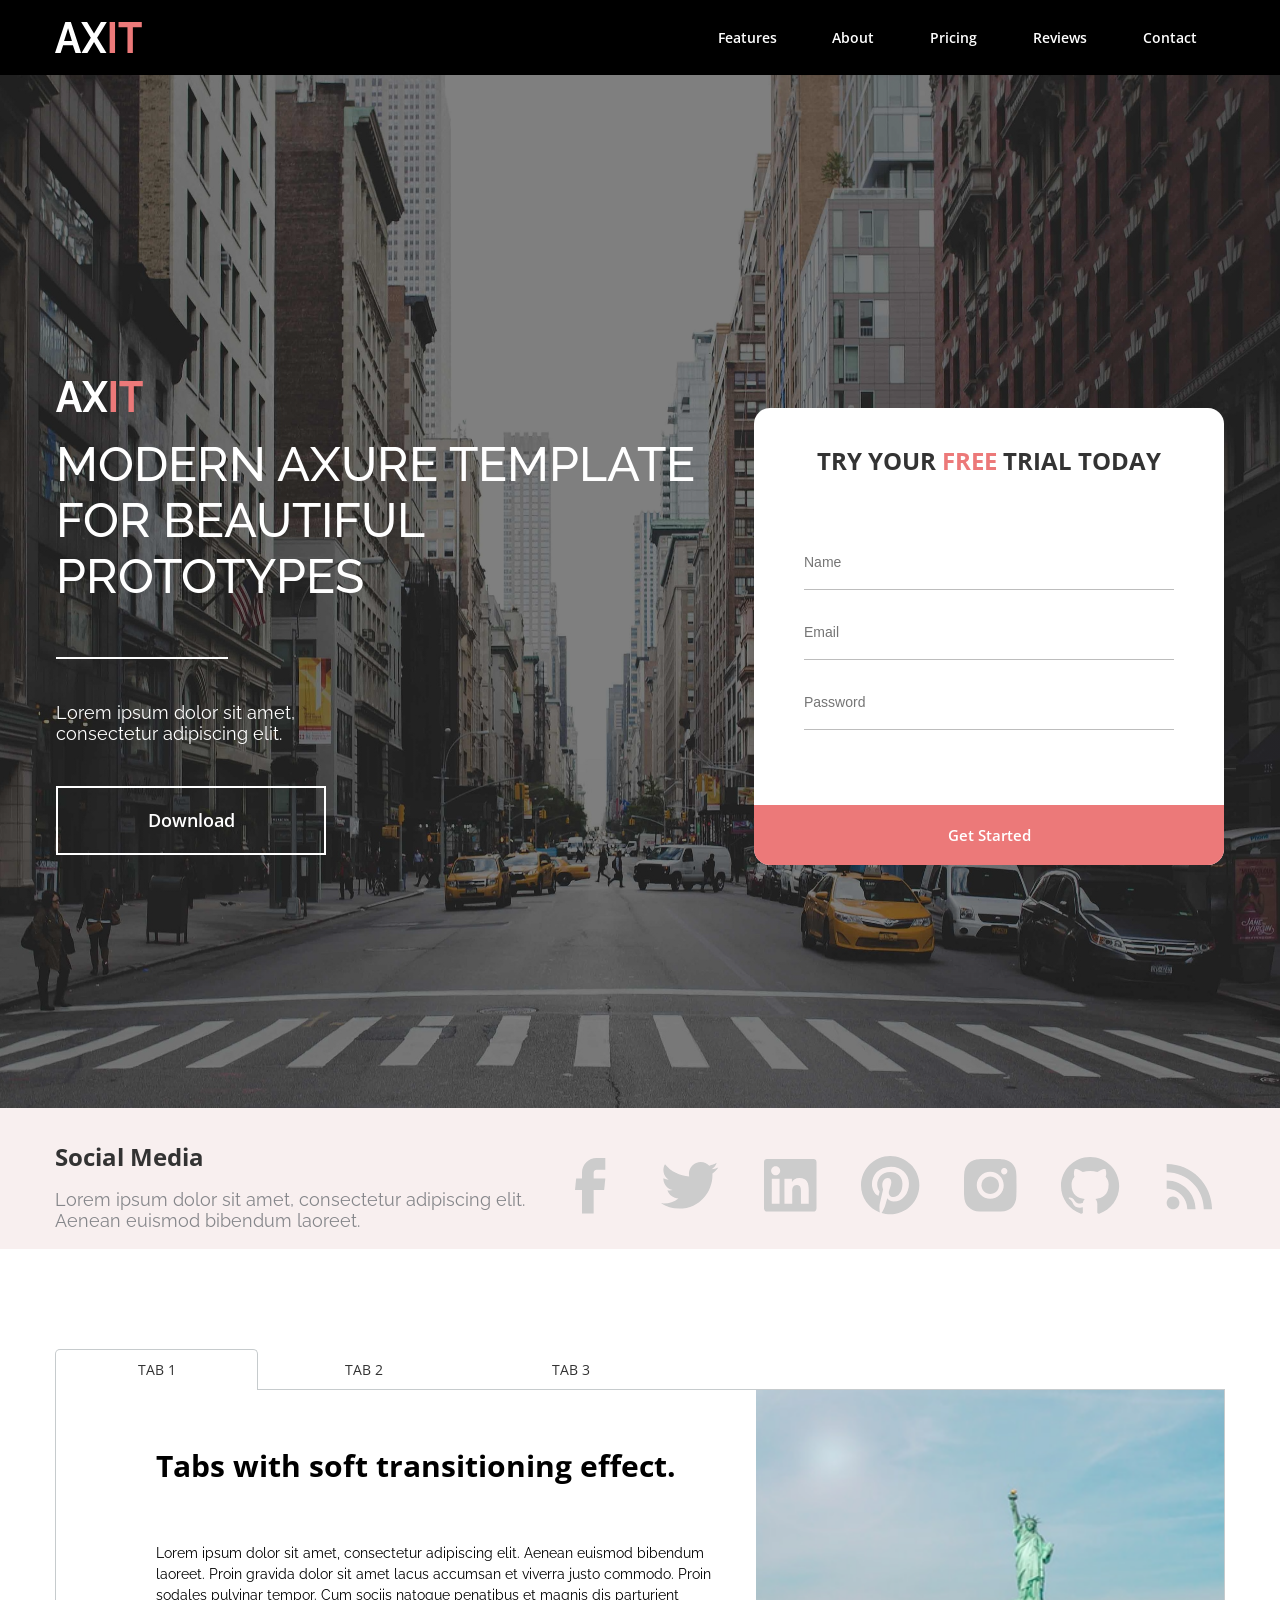
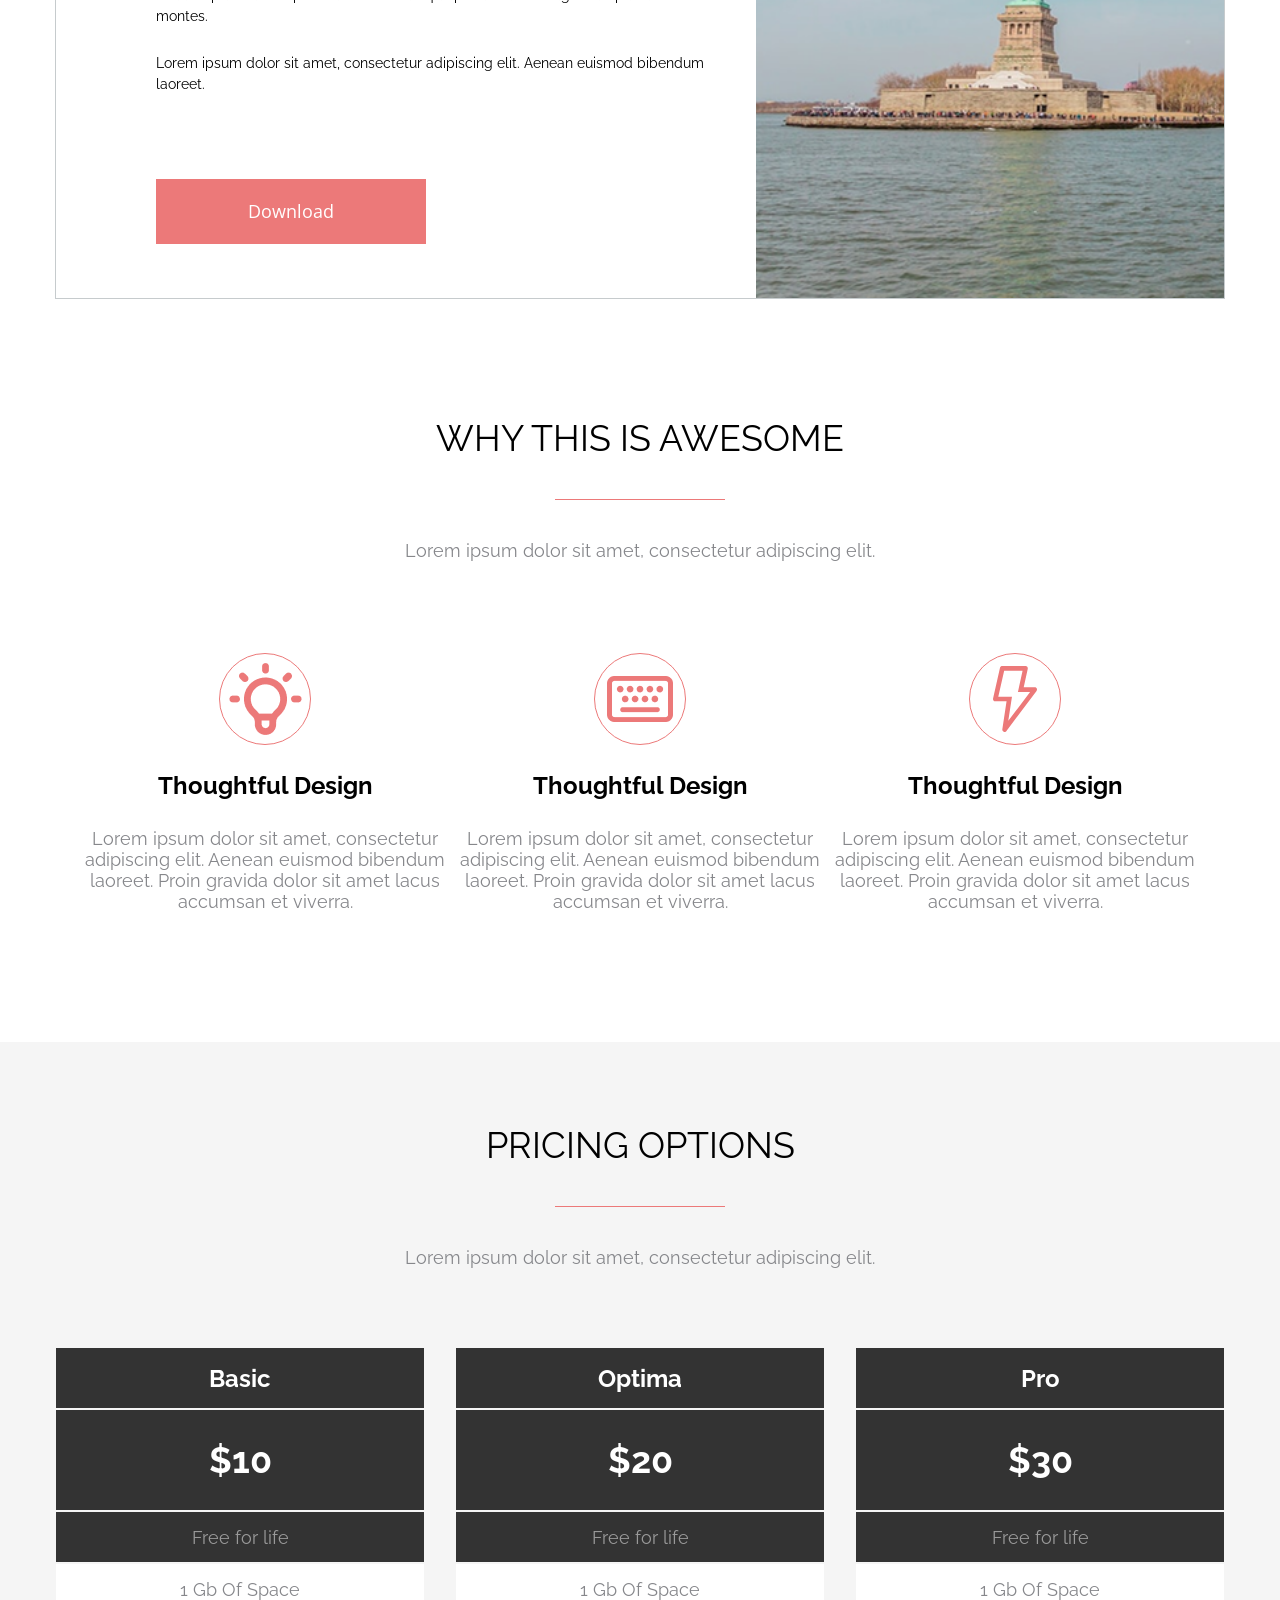
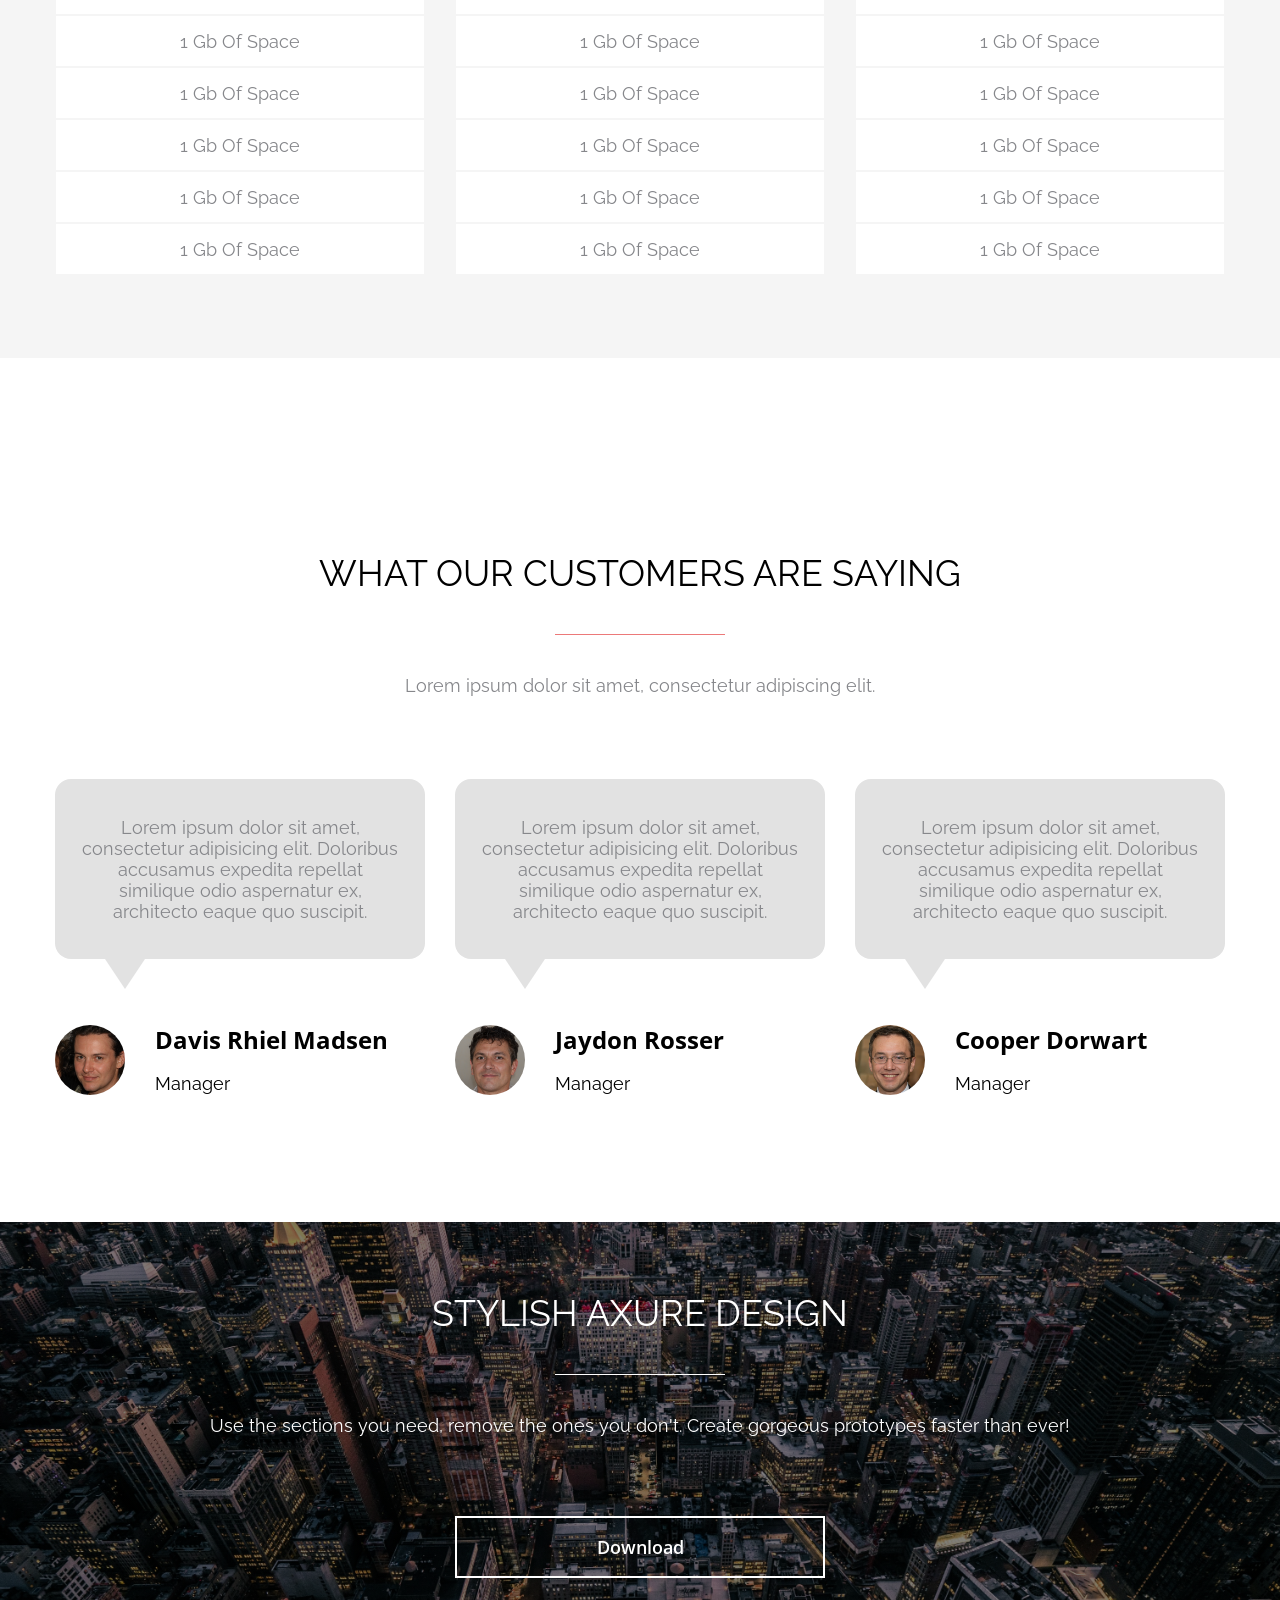
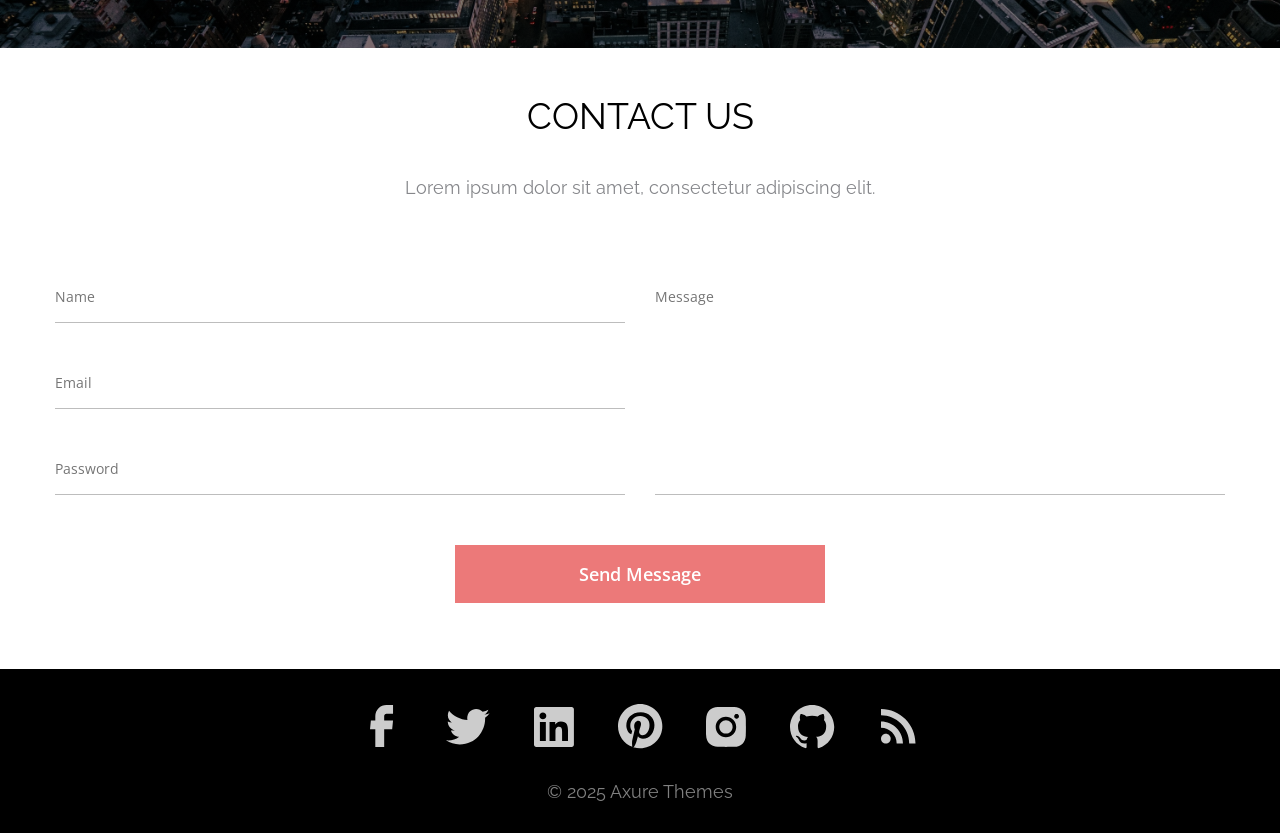
==== commit ac126683: "add all blocks hw7_8" ====
--- a/index.html
+++ b/index.html
@@ -1,6 +1,5 @@
 <!DOCTYPE html>
-<html lang="en">
-
+<html lang="en">    
 <head>
     <meta charset="UTF-8">
     <meta name="viewport" content="width=device-width, initial-scale=1.0">
@@ -10,10 +9,10 @@
     <link rel="preconnect" href="https://fonts.gstatic.com" crossorigin>
     <link href="https://fonts.googleapis.com/css2?family=Open+Sans:ital,wght@0,300..800;1,300..800&family=Raleway:ital,wght@0,100..900;1,100..900&display=swap" rel="stylesheet">
 </head>
-
 <body>
   <header class="header">
-    <div class="logo">
+    <div class="container container--header">
+    <div class="header__logo">
      <svg class="logo__svg" width="87" height="31" viewBox="0 0 87 31" fill="none" xmlns="http://www.w3.org/2000/svg">
         <path d="M10.3163 0H15.8289L26.1059 31H20.5146L17.9158 23.2718H8.1507L5.5913 31H0L10.3163 0ZM16.9314 19.0366L13.0726 6.24366L9.05633 19.0366H16.9314Z" fill="white"/>
         <path d="M32.086 0L39.016 11.4394L45.9067 0H51.813L42.1267 15.7183L51.498 31H45.5917L39.016 19.9972L32.401 31H26.4553L35.8266 15.7183L26.1403 0H32.086Z" fill="white"/>
@@ -21,20 +20,31 @@
         <path d="M86.8026 5.2831H77.8644V31H72.4699V5.2831H63.5317V0H86.8026V5.2831Z" fill="#EC7979"/>
      </svg>
     </div>
-  <div class="menu">
-    <ul class="menu__list">
-      <li class="menu__item">Features</li>
-      <li class="menu__item">About</li>
-      <li class="menu__item">Pricing</li>
-      <li class="menu__item">Reviews</li>
-      <li class="menu__item">Contact</li>
+  <div class="header__menu">
+    <ul class="header__list">
+      <li class="header__item">
+        <a class ="header__link" href="#features">Features</a>
+      </li>
+      <li class="header__item">
+        <a class ="header__link" href="#about">About</a>
+      </li>
+      <li class="header__item">
+        <a class ="header__link" href="#pricing">Pricing</a>
+      </li>
+      <li class="header__item">
+        <a class ="header__link" href="#reviews">Reviews</a>
+      </li>
+      <li class="header__item">
+        <a class ="header__link" href="#contact">Contact</a>
+      </li>
       </ul>
+  </div>
   </div>
   </header>
   <section class="hero">
            <div class="hero__text">
-            <div class="big-logo">
-              <svg class="logo__svg" width="87" height="31" viewBox="0 0 87 31" fill="none" xmlns="http://www.w3.org/2000/svg">
+            <div class="hero__logo">
+              <svg width="87" height="31" viewBox="0 0 87 31" fill="none" xmlns="http://www.w3.org/2000/svg">
                  <path d="M10.3163 0H15.8289L26.1059 31H20.5146L17.9158 23.2718H8.1507L5.5913 31H0L10.3163 0ZM16.9314 19.0366L13.0726 6.24366L9.05633 19.0366H16.9314Z" fill="white"/>
                  <path d="M32.086 0L39.016 11.4394L45.9067 0H51.813L42.1267 15.7183L51.498 31H45.5917L39.016 19.9972L32.401 31H26.4553L35.8266 15.7183L26.1403 0H32.086Z" fill="white"/>
                  <path d="M54.6277 31V0H60.0615V31H54.6277Z" fill="#EC7979"/>
@@ -45,26 +55,20 @@
             <p class="hero__description">Lorem ipsum dolor sit amet, consectetur adipiscing elit.</p> 
             <button class="hero__btn">Download</button>
            </div>
-        </div>
-    <div class="hero__input">
-    <form class="bunner">
-          <h3 class="bunner__title">Try Your <span class="bunner__higlight">FREE</span> Trial Today</h3>
-          <div class="bunner__groups">
-            <div class="bunner__group">
-              <input class="bunner__input" type="text" placeholder="Name">
-            </div>
-            <div class="bunner__group">
-              <input class="bunner__input" type="email" placeholder="Email">
-            </div>
-            <div class="bunner__group">
-              <input class="bunner__input" type="password" placeholder="Password">
-            </div>
-          </div>       
-    </form>
-    <button class="bunner__btn">Get Started</button>
+    <div class="hero__inputs">
+      <form class="hero__form" id="formHero">
+          <h3 class="hero__form-title">Try Your <span class="hero__title-highlight">FREE</span> Trial Today</h3>
+          <div class="hero__form-group">
+              <input class="hero__input" type="text" name="name" placeholder="Name">
+              <input class="hero__input" type="email" name="email" placeholder="Email">
+              <input class="hero__input" type="password" name="password" placeholder="Password">
+          </div>      
+      </form>
+      <button class="hero__form-btn" form="formHero">Get Started</button>
+    </div>
     </section> 
     <section class="social-media">
-      <div class="container container__social-media">
+      <div class="container container--social-media">
        <div class="social-media__text">
          <h3 class="social-media__title">Social Media</h3>
          <p class="social-media__description">Lorem ipsum dolor sit amet, consectetur adipiscing elit. 
@@ -79,28 +83,28 @@
                </a>
              </li>
              <li class="social-media__item">
-              <a class="social-media_link" href="#">
+              <a class="social-media__link" href="#">
                <svg width="58" height="47" viewBox="0 0 58 47" fill="none" xmlns="http://www.w3.org/2000/svg">
                  <path d="M51.4296 11.6025C51.4675 12.1129 51.4675 12.6204 51.4675 13.1279C51.4675 28.6592 39.6462 46.5558 18.0425 46.5558C11.3867 46.5558 5.20333 44.6279 0 41.2796C0.945 41.3875 1.855 41.4254 2.83792 41.4254C8.12581 41.4382 13.264 39.67 17.4242 36.4058C14.9725 36.3615 12.5958 35.5526 10.6261 34.0921C8.65637 32.6317 7.19187 30.5926 6.43708 28.2596C7.16333 28.3675 7.8925 28.4404 8.65667 28.4404C9.70958 28.4404 10.7683 28.2946 11.7512 28.0408C9.09055 27.5036 6.69805 26.0614 4.98055 23.9595C3.26306 21.8576 2.3266 19.2256 2.33042 16.5113V16.3654C3.89667 17.2375 5.71375 17.7829 7.63875 17.8558C6.02609 16.7842 4.70377 15.3301 3.78974 13.6231C2.87572 11.9162 2.39841 10.0096 2.40042 8.07334C2.40042 5.89167 2.98083 3.89083 3.99875 2.14667C6.95082 5.77798 10.6327 8.74872 14.806 10.8665C18.9792 12.9843 23.5508 14.2019 28.2246 14.4404C28.0437 13.5654 27.9329 12.6583 27.9329 11.7483C27.9321 10.2053 28.2355 8.67725 28.8256 7.25153C29.4158 5.82581 30.2811 4.53039 31.3722 3.4393C32.4633 2.34821 33.7587 1.48287 35.1844 0.892729C36.6102 0.302591 38.1382 -0.000765273 39.6812 1.44977e-06C43.0646 1.44977e-06 46.1183 1.4175 48.265 3.71C50.8952 3.20138 53.4174 2.24123 55.72 0.872084C54.8433 3.58696 53.0068 5.88905 50.5546 7.34708C52.8873 7.08102 55.1671 6.46757 57.3183 5.52708C55.7116 7.86946 53.7207 9.92351 51.4296 11.6025Z" fill="#CCCCCC"/>
                </svg>
               </a>
              </li>
              <li class="social-media__item">
-              <a class="social-media_link" href="#">
+              <a class="social-media__link" href="#">
               <svg width="53" height="53" viewBox="0 0 53 53" fill="none" xmlns="http://www.w3.org/2000/svg">
                <path d="M49.5833 0H2.91667C2.14312 0 1.40125 0.307291 0.854272 0.854272C0.307291 1.40125 0 2.14312 0 2.91667V49.5833C0 50.3569 0.307291 51.0988 0.854272 51.6457C1.40125 52.1927 2.14312 52.5 2.91667 52.5H49.5833C50.3569 52.5 51.0988 52.1927 51.6457 51.6457C52.1927 51.0988 52.5 50.3569 52.5 49.5833V2.91667C52.5 2.14312 52.1927 1.40125 51.6457 0.854272C51.0988 0.307291 50.3569 0 49.5833 0ZM15.5721 44.7329H7.77875V19.6787H15.5721V44.7329ZM11.6754 16.2575C10.478 16.2575 9.32956 15.7818 8.48283 14.9351C7.6361 14.0884 7.16042 12.94 7.16042 11.7425C7.16042 10.545 7.6361 9.39664 8.48283 8.54991C9.32956 7.70319 10.478 7.2275 11.6754 7.2275C12.8729 7.2275 14.0213 7.70319 14.868 8.54991C15.7147 9.39664 16.1904 10.545 16.1904 11.7425C16.1904 12.94 15.7147 14.0884 14.868 14.9351C14.0213 15.7818 12.8729 16.2575 11.6754 16.2575ZM44.7358 44.7329H36.9512V32.55C36.9512 29.645 36.8988 25.9088 32.9029 25.9088C28.8488 25.9088 28.2333 29.0763 28.2333 32.3458V44.7358H20.4546V19.6817H27.9213V23.1058H28.0292C29.0646 21.1371 31.6079 19.0604 35.3908 19.0604C43.2775 19.0604 44.7329 24.2463 44.7329 30.9954V44.7329H44.7358Z" fill="#CCCCCC"/>
               </svg>
               </a>
              </li>
              <li class="social-media__item">
-              <a class="social-media_link" href="#">
+              <a class="social-media__link" href="#">
               <svg width="59" height="59" viewBox="0 0 59 59" fill="none" xmlns="http://www.w3.org/2000/svg">
                <path d="M20.5333 56.9917C23.3333 57.8375 26.1625 58.3333 29.1667 58.3333C36.9022 58.3333 44.3208 55.2604 49.7906 49.7906C55.2604 44.3208 58.3333 36.9022 58.3333 29.1667C58.3333 25.3364 57.5789 21.5437 56.1132 18.0051C54.6474 14.4664 52.499 11.2511 49.7906 8.54272C47.0822 5.83434 43.8669 3.68594 40.3283 2.22018C36.7896 0.754418 32.9969 0 29.1667 0C25.3364 0 21.5437 0.754418 18.0051 2.22018C14.4664 3.68594 11.2511 5.83434 8.54272 8.54272C3.07291 14.0125 0 21.4312 0 29.1667C0 41.5625 7.7875 52.2083 18.7833 56.4083C18.5208 54.1333 18.2583 50.3708 18.7833 47.775L22.1375 33.3667C22.1375 33.3667 21.2917 31.675 21.2917 28.9917C21.2917 24.9667 23.8 21.9625 26.6583 21.9625C29.1667 21.9625 30.3333 23.8 30.3333 26.1625C30.3333 28.6708 28.6708 32.2583 27.825 35.7C27.3292 38.5583 29.3417 41.0667 32.2583 41.0667C37.45 41.0667 41.475 35.525 41.475 27.7083C41.475 20.7083 36.4583 15.925 29.2542 15.925C21.0292 15.925 16.1875 22.05 16.1875 28.4958C16.1875 31.0042 17.0042 33.5417 18.3458 35.2042C18.6083 35.3792 18.6083 35.6125 18.5208 36.05L17.675 39.2292C17.675 39.725 17.3542 39.9 16.8583 39.55C13.125 37.9167 10.9667 32.6083 10.9667 28.3208C10.9667 19.1042 17.5 10.7333 30.1 10.7333C40.1333 10.7333 47.95 17.9375 47.95 27.5042C47.95 37.5375 41.7375 45.5875 32.8417 45.5875C30.0125 45.5875 27.2417 44.0708 26.25 42.2917L24.2958 49.2042C23.625 51.7125 21.7875 55.0667 20.5333 57.0792V56.9917Z" fill="#CCCCCC"/>
               </svg>
               </a>
              </li>
              <li class="social-media__item">
-              <a class="social-media_link" href="#">
+              <a class="social-media__link" href="#">
               <svg width="53" height="53" viewBox="0 0 53 53" fill="none" xmlns="http://www.w3.org/2000/svg">
                <path d="M52.3542 15.5283C52.3247 13.3193 51.9112 11.1323 51.1321 9.065C50.4564 7.32128 49.4245 5.73766 48.1022 4.41534C46.7798 3.09302 45.1962 2.06106 43.4525 1.38542C41.4118 0.619375 39.2559 0.205162 37.0767 0.160417C34.2708 0.0350002 33.3812 0 26.2587 0C19.1362 0 18.2233 1.95578e-07 15.4379 0.160417C13.2596 0.205491 11.1048 0.619699 9.065 1.38542C7.321 2.06059 5.73714 3.09238 4.41476 4.41476C3.09238 5.73714 2.06059 7.321 1.38542 9.065C0.61784 11.1041 0.204526 13.2595 0.163333 15.4379C0.0379166 18.2467 0 19.1363 0 26.2588C0 33.3813 -2.17309e-08 34.2913 0.163333 37.0796C0.207083 39.2613 0.618333 41.4138 1.38542 43.4583C2.06173 45.2018 3.09428 46.785 4.4171 48.1068C5.73993 49.4287 7.32394 50.46 9.06792 51.135C11.1021 51.9318 13.2573 52.3757 15.4408 52.4475C18.2496 52.5729 19.1392 52.6108 26.2617 52.6108C33.3842 52.6108 34.2971 52.6108 37.0825 52.4475C39.2617 52.4046 41.4177 51.9913 43.4583 51.2254C45.2016 50.549 46.7848 49.5168 48.107 48.1945C49.4293 46.8723 50.4615 45.2891 51.1379 43.5458C51.905 41.5042 52.3162 39.3517 52.36 37.1671C52.4854 34.3613 52.5233 33.4717 52.5233 26.3463C52.5175 19.2238 52.5175 18.3196 52.3542 15.5283ZM26.2413 39.7279C18.7921 39.7279 12.7575 33.6933 12.7575 26.2442C12.7575 18.795 18.7921 12.7604 26.2413 12.7604C29.8174 12.7604 33.247 14.181 35.7757 16.7097C38.3044 19.2384 39.725 22.6681 39.725 26.2442C39.725 29.8203 38.3044 33.2499 35.7757 35.7786C33.247 38.3073 29.8174 39.7279 26.2413 39.7279ZM40.2617 15.4058C39.8487 15.4062 39.4396 15.3252 39.058 15.1673C38.6763 15.0094 38.3296 14.7778 38.0376 14.4858C37.7455 14.1937 37.5139 13.847 37.3561 13.4653C37.1982 13.0837 37.1171 12.6747 37.1175 12.2617C37.1175 11.849 37.1988 11.4403 37.3567 11.059C37.5147 10.6777 37.7462 10.3313 38.038 10.0394C38.3298 9.74761 38.6763 9.51612 39.0575 9.35818C39.4388 9.20025 39.8475 9.11896 40.2602 9.11896C40.6729 9.11896 41.0816 9.20025 41.4629 9.35818C41.8442 9.51612 42.1906 9.74761 42.4824 10.0394C42.7743 10.3313 43.0058 10.6777 43.1637 11.059C43.3216 11.4403 43.4029 11.849 43.4029 12.2617C43.4029 14 41.9971 15.4058 40.2617 15.4058Z" fill="#CCCCCC"/>
                <path d="M26.2414 35.003C31.0787 35.003 35.0002 31.0815 35.0002 26.2442C35.0002 21.4069 31.0787 17.4855 26.2414 17.4855C21.4041 17.4855 17.4827 21.4069 17.4827 26.2442C17.4827 31.0815 21.4041 35.003 26.2414 35.003Z" fill="#CCCCCC"/>
@@ -108,14 +112,14 @@
               </a>
              </li>
              <li class="social-media__item">
-              <a class="social-media_link" href="#">
+              <a class="social-media__link" href="#">
               <svg width="59" height="57" viewBox="0 0 59 57" fill="none" xmlns="http://www.w3.org/2000/svg">
                 <path fill-rule="evenodd" clip-rule="evenodd" d="M29.0908 0C13.0229 0 0 13.0229 0 29.0908C0 41.9417 8.33292 52.8471 19.8946 56.6971C21.35 56.9596 21.875 56.0642 21.875 55.2942C21.875 54.6029 21.8517 52.7712 21.8429 50.3475C13.7492 52.1033 12.04 46.445 12.04 46.445C10.7217 43.085 8.81125 42.1896 8.81125 42.1896C6.17167 40.3842 9.0125 40.425 9.0125 40.425C11.935 40.6292 13.4663 43.4233 13.4663 43.4233C16.0621 47.8683 20.2796 46.585 21.9304 45.8412C22.1958 43.96 22.9542 42.6767 23.7825 41.9504C17.325 41.2183 10.535 38.7217 10.535 27.5713C10.535 24.4008 11.6696 21.7992 13.5217 19.7692C13.2271 19.0312 12.2208 16.0708 13.8104 12.0692C13.8104 12.0692 16.2517 11.2846 21.8079 15.0471C24.1809 14.4015 26.6287 14.072 29.0879 14.0671C31.5472 14.0711 33.9951 14.4006 36.3679 15.0471C41.9271 11.2817 44.3654 12.0692 44.3654 12.0692C45.955 16.0708 44.9575 19.0312 44.6542 19.7692C46.5208 21.7992 47.6408 24.3979 47.6408 27.5713C47.6408 38.7508 40.845 41.2067 34.3642 41.9271C35.3996 42.8254 36.3329 44.5988 36.3329 47.3113C36.3329 51.2021 36.2979 54.3404 36.2979 55.2942C36.2979 56.0729 36.8171 56.9771 38.3017 56.6913C49.8575 52.8354 58.1817 41.9388 58.1817 29.0908C58.1817 13.0229 45.1588 0 29.0908 0Z" fill="#CCCCCC"/>
               </svg>
               </a>
              </li>
               <li class="social-media__item">
-               <a class="social-media_link" href="#">
+               <a class="social-media__link" href="#">
                <svg width="70" height="70" viewBox="0 0 70 70" fill="none" xmlns="http://www.w3.org/2000/svg">
                 <path d="M18.0251 58.3334C21.5367 58.3334 24.3834 55.4866 24.3834 51.975C24.3834 48.4634 21.5367 45.6167 18.0251 45.6167C14.5135 45.6167 11.6667 48.4634 11.6667 51.975C11.6667 55.4866 14.5135 58.3334 18.0251 58.3334Z" fill="#CCCCCC"/>
                 <path d="M11.6667 12.9498V21.204C32.1709 21.204 48.7959 37.829 48.7959 58.3332H57.0501C57.0501 33.279 36.7209 12.9498 11.6667 12.9498ZM11.6667 29.4582V37.7123C23.0417 37.7123 32.2876 46.9582 32.2876 58.3332H40.5417C40.5417 42.379 27.6209 29.4582 11.6667 29.4582Z" fill="#CCCCCC"/>
@@ -125,7 +129,7 @@
           </ul>
       </div>
     </section>
-    <section class="tabs">
+    <section class="tabs" id="features">
         <div class="container">
             <div class="tabs__navigation">
               <a class="tabs__link" href="#">Tab 1</a>
@@ -148,148 +152,148 @@
             </div>
         </div>    
       </section>
- <section class="info">
+ <section class="about" id="about">
         <div class="container">
-            <h2 class="main-title">WHY THIS IS AWESOME</h2>
-            <div class="line"></div>
-            <p class="text">Lorem ipsum dolor sit amet, consectetur adipiscing elit.</p> 
-            <div class="info-box">
-                <div class="info-box__item">
-                    <div class="info-box__wrapper-icon">
-                      <img class="info-box__icon" src="images/image1.png" alt="Thoughtful design Image">
+            <h2 class="section-title">WHY THIS IS AWESOME</h2>
+            <div class="section-line"></div>
+            <p class="section-text">Lorem ipsum dolor sit amet, consectetur adipiscing elit.</p> 
+            <div class="about__box">
+                <div class="about__box-item">
+                    <div class="about__box-wrapper-icon">
+                      <img class="about__box-icon" src="images/image1.png" alt="Thoughtful design Image">
                     </div>
-                    <h3 class="info-box__title">Thoughtful Design</h3>
-                    <p class="info-box__text">Lorem ipsum dolor sit amet, consectetur adipiscing  elit. Aenean euismod bibendum laoreet. Proin gravida  dolor sit amet lacus accumsan et viverra.</p>
-                </div>
-                <div class="info-box__item">
-                    <div class="info-box__wrapper-icon">
-                      <img class="info-box__icon" src="images/image2.png" alt="Thoughtful design Image">
+                    <h3 class="about__box-title">Thoughtful Design</h3>
+                    <p class="about__box-text">Lorem ipsum dolor sit amet, consectetur adipiscing  elit. Aenean euismod bibendum laoreet. Proin gravida  dolor sit amet lacus accumsan et viverra.</p>
+                </div>
+                <div class="about__box-item">
+                    <div class="about__box-wrapper-icon">
+                      <img class="about__box-icon" src="images/image2.png" alt="Thoughtful design Image">
                     </div>
-                    <h3 class="info-box__title">Thoughtful Design</h3>
-                    <p class="info-box__text">Lorem ipsum dolor sit amet, consectetur adipiscing  elit. Aenean euismod bibendum laoreet. Proin gravida  dolor sit amet lacus accumsan et viverra.</p>
-                </div>
-                <div class="info-box__item">
-                    <div class="info-box__wrapper-icon">
-                      <img class="info-box__icon" src="images/image3.svg" alt="Thoughtful design Image">
+                    <h3 class="about__box-title">Thoughtful Design</h3>
+                    <p class="about__box-text">Lorem ipsum dolor sit amet, consectetur adipiscing  elit. Aenean euismod bibendum laoreet. Proin gravida  dolor sit amet lacus accumsan et viverra.</p>
+                </div>
+                <div class="about__box-item">
+                    <div class="about__box-wrapper-icon">
+                      <img class="about__box-icon" src="images/image3.svg" alt="Thoughtful design Image">
                     </div>
-                    <h3 class="info-box__title">Thoughtful Design</h3>
-                    <p class="info-box__text">Lorem ipsum dolor sit amet, consectetur adipiscing  elit. Aenean euismod bibendum laoreet. Proin gravida  dolor sit amet lacus accumsan et viverra.</p>
+                    <h3 class="about__box-title">Thoughtful Design</h3>
+                    <p class="about__box-text">Lorem ipsum dolor sit amet, consectetur adipiscing  elit. Aenean euismod bibendum laoreet. Proin gravida  dolor sit amet lacus accumsan et viverra.</p>
                 </div>
             </div>
         </div>
  </section> 
- <section class="pricing">
+ <section class="pricing" id="pricing">
         <div class="container">
-            <h2 class="main-title">PRICING OPTIONS</h2>
-            <div class="line"></div>
-            <p class="text">Lorem ipsum dolor sit amet, consectetur adipiscing elit.</p> 
-            <div class="cards">
-              <div class="card">
-                <div class="card__header">
-                   <h3 class="card__title">Basic</h3>
-                   <p class="card__price">$10</p>
-                   <p class="card__subtitle">Free for life</p>
-                </div>
-                <ul class="card__list">
-                  <li class="card__item">1 gb of space</li>
-                  <li class="card__item">1 gb of space</li>
-                  <li class="card__item">1 gb of space</li>
-                  <li class="card__item">1 gb of space</li>
-                  <li class="card__item">1 gb of space</li>
-                  <li class="card__item">1 gb of space</li>
+            <h2 class="section-title">PRICING OPTIONS</h2>
+            <div class="section-line"></div>
+            <p class="section-text">Lorem ipsum dolor sit amet, consectetur adipiscing elit.</p> 
+            <div class="pricing__cards">
+              <div class="pricing__card">
+                <div class="pricing__card-header">
+                   <h3 class="pricing__card-title">Basic</h3>
+                   <p class="pricing__card-price">$10</p>
+                   <p class="pricing__card-subtitle">Free for life</p>
+                </div>
+                <ul class="pricing__card-list">
+                  <li class="pricing__card-item">1 gb of space</li>
+                  <li class="pricing__card-item">1 gb of space</li>
+                  <li class="pricing__card-item">1 gb of space</li>
+                  <li class="pricing__card-item">1 gb of space</li>
+                  <li class="pricing__card-item">1 gb of space</li>
+                  <li class="pricing__card-item">1 gb of space</li>
                 </ul>
               </div>
-               <div class="card">
-                <div class="card__header">
-                  <h3 class="card__title">Optima</h3>
-                  <p class="card__price">$20</p>
-                  <p class="card__subtitle">Free for life</p>
-                </div>
-                <ul class="card__list">
-                  <li class="card__item">1 gb of space</li>
-                  <li class="card__item">1 gb of space</li>
-                  <li class="card__item">1 gb of space</li>
-                  <li class="card__item">1 gb of space</li>
-                  <li class="card__item">1 gb of space</li>
-                  <li class="card__item">1 gb of space</li>
+               <div class="pricing__card">
+                <div class="pricing__card-header">
+                  <h3 class="pricing__card-title">Optima</h3>
+                  <p class="pricing__card-price">$20</p>
+                  <p class="pricing__card-subtitle">Free for life</p>
+                </div>
+               <ul class="pricing__card-list">
+                  <li class="pricing__card-item">1 gb of space</li>
+                  <li class="pricing__card-item">1 gb of space</li>
+                  <li class="pricing__card-item">1 gb of space</li>
+                  <li class="pricing__card-item">1 gb of space</li>
+                  <li class="pricing__card-item">1 gb of space</li>
+                  <li class="pricing__card-item">1 gb of space</li>
                 </ul>
               </div>
-               <div class="card">
-                <div class="card__header">
-                   <h3 class="card__title">Pro</h3>
-                   <p class="card__price">$30</p>
-                   <p class="card__subtitle">Free for life</p>
-                </div>
-                <ul class="card__list">
-                  <li class="card__item">1 gb of space</li>
-                  <li class="card__item">1 gb of space</li>
-                  <li class="card__item">1 gb of space</li>
-                  <li class="card__item">1 gb of space</li>
-                  <li class="card__item">1 gb of space</li>
-                  <li class="card__item">1 gb of space</li>
-                </ul>
+               <div class="pricing__card">
+                <div class="pricing__card-header">
+                   <h3 class="pricing__card-title">Pro</h3>
+                   <p class="pricing__card-price">$30</p>
+                   <p class="pricing__card-subtitle">Free for life</p>
+                </div>
+               <ul class="pricing__card-list">
+                  <li class="pricing__card-item">1 gb of space</li>
+                  <li class="pricing__card-item">1 gb of space</li>
+                  <li class="pricing__card-item">1 gb of space</li>
+                  <li class="pricing__card-item">1 gb of space</li>
+                  <li class="pricing__card-item">1 gb of space</li>
+                  <li class="pricing__card-item">1 gb of space</li>
+               </ul>
               </div>
             </div> 
         </div>
  </section> 
- <section class="customers-opinion">
+ <section class="reviews" id="reviews">
         <div class="container">
-            <h2 class="main-title">What our customers are saying</h2>
-            <div class="line"></div>
-            <p class="text">Lorem ipsum dolor sit amet, consectetur adipiscing elit.</p> 
-            <div class="comments">
-              <div class="comment">
-                <p class="comment__text">Lorem ipsum dolor sit amet, consectetur adipisicing elit. Doloribus accusamus expedita repellat similique odio aspernatur ex, architecto eaque quo suscipit.</p>
-                <div class="comment__author">
-                  <div class="comment__wrapper-image">
-                    <img class="comment__image" src="images/comment_img1.png" alt="Author image">
+            <h2 class="section-title">What our customers are saying</h2>
+            <div class="section-line"></div>
+            <p class="section-text">Lorem ipsum dolor sit amet, consectetur adipiscing elit.</p> 
+            <div class="reviews__comments">
+              <div class="reviews__comment">
+                <p class="reviews__comment-text">Lorem ipsum dolor sit amet, consectetur adipisicing elit. Doloribus accusamus expedita repellat similique odio aspernatur ex, architecto eaque quo suscipit.</p>
+                <div class="reviews__comment-author">
+                  <div class="reviews__wrapper-image">
+                    <img class="reviews__image" src="images/comment_img1.png" alt="Author image">
                   </div>
-                  <div class="comment__author-text">
-                    <p class="comment__author-name">Davis Rhiel Madsen</p>
-                    <p class="comment__author-job">Manager</p> 
+                  <div class="reviews__author-text">
+                    <p class="reviews__author-name">Davis Rhiel Madsen</p>
+                    <p class="reviews__author-job">Manager</p> 
                   </div>
                 </div>
             </div>
-             <div class="comment">
-                <p class="comment__text">Lorem ipsum dolor sit amet, consectetur adipisicing elit. Doloribus accusamus expedita repellat similique odio aspernatur ex, architecto eaque quo suscipit.</p>
-                <div class="comment__author">
-                  <div class="comment__wrapper-image">
-                    <img class="comment__image" src="images/comment_img2.png" alt="Author image">
+         <div class="reviews__comment">
+                <p class="reviews__comment-text">Lorem ipsum dolor sit amet, consectetur adipisicing elit. Doloribus accusamus expedita repellat similique odio aspernatur ex, architecto eaque quo suscipit.</p>
+                <div class="reviews__comment-author">
+                  <div class="reviews__wrapper-image">
+                    <img class="reviews__image" src="images/comment_img2.png" alt="Author image">
                   </div>
-                  <div class="comment__author-text">
-                     <p class="comment__author-name">Jaydon Rosser</p>
-                     <p class="comment__author-job">Manager</p> 
-                </div>
-                </div>
-            </div> 
-             <div class="comment">
-                <p class="comment__text">Lorem ipsum dolor sit amet, consectetur adipisicing elit. Doloribus accusamus expedita repellat similique odio aspernatur ex, architecto eaque quo suscipit.</p>
-                <div class="comment__author">
-                  <div class="comment__wrapper-image">
-                    <img class="comment__image" src="images/comment_img3.png" alt="Author image">
+                  <div class="reviews__author-text">
+                    <p class="reviews__author-name">Jaydon Rosser</p>
+                    <p class="reviews__author-job">Manager</p> 
                   </div>
-                  <div class="comment__author-text">
-                    <p class="comment__author-name">Cooper Dorwart</p>
-                    <p class="comment__author-job">Manager</p> 
-                  </div>
-                </div>
-            </div> 
+                </div>
+            </div>
+            <div class="reviews__comment">
+              <p class="reviews__comment-text">Lorem ipsum dolor sit amet, consectetur adipisicing elit. Doloribus accusamus expedita repellat similique odio aspernatur ex, architecto eaque quo suscipit.</p>
+              <div class="reviews__comment-author">
+                <div class="reviews__wrapper-image">
+                  <img class="reviews__image" src="images/comment_img3.png" alt="Author image">
+                </div>
+                <div class="reviews__author-text">
+                  <p class="reviews__author-name">Cooper Dorwart</p>
+                  <p class="reviews__author-job">Manager</p> 
+                </div>
+              </div>
+            </div>
         </div>
  </section>
  <section class="design">
     <div class="container">
-      <h2 class="main-title main-title__white">STYLISH AXURE DESIGN</h2>
-      <div class="line line__white"></div>
-      <p class="text text__white">Use the sections you need, remove the ones you don't.  Create gorgeous prototypes faster than ever!</p> 
+      <h2 class="section-title section-title--design">STYLISH AXURE DESIGN</h2>
+      <div class="section-line section-line--design"></div>
+      <p class="section-text section-text--design">Use the sections you need, remove the ones you don't.  Create gorgeous prototypes faster than ever!</p> 
       <button class="design__btn">Download</button>
  </section>
- <section class="contact">
+ <section class="contact" id="contact">
   <div class="container">
-    <h2 class="main-title">CONTACT US</h2>
-    <div class="line"></div> 
-    <p class="text">Lorem ipsum dolor sit amet, consectetur adipiscing elit.</p> 
+    <h2 class="section-title">CONTACT US</h2>
+    <div class="sectionline"></div> 
+    <p class="section-text">Lorem ipsum dolor sit amet, consectetur adipiscing elit.</p> 
     <form class="contact__form" id="formContact">
-          <div class="contact__group">
+          <div class="contact__inputs">
               <input class="contact__input" type="text" name="name" placeholder="Name">
               <input class="contact__input" type="email" name="email" placeholder="Email">
               <input class="contact__input" type="password" name="password" placeholder="Password">
--- a/style/styles.css
+++ b/style/styles.css
@@ -3,40 +3,53 @@
     padding: 0;
     box-sizing: border-box;
 }
+html {
+    scroll-behavior: smooth;
+}
 body {
     font-family: "Raleway", sans-serif;
 }
 .header {
    background-color: #000000;
-   display: flex;
-   justify-content: space-between;
-   padding-left: 168px;
-   padding-right: 172px;
-}
-.logo {
+}
+.container--header {
+    display: flex;
+    justify-content: space-between;
+    width: 100%;
+}
+.header__logo {
     width: 87px;
     height: 31px;
     margin-top: 22px;
     margin-bottom: 22px;
 }
-.menu {
-    width: 379px;
-    margin-top: 28px;
-    margin-bottom: 28px;
-}
-.menu__list {
-    display: flex;
-    justify-content: space-between;
+.header__list {
+    display: flex;
     list-style-type: none;
     width: 100%;
-}
-.menu__item {
+    height: 100%;
+}
+.header__item {
+    height: 100%;
+}
+.header__link {
     color:#FFFFFF;
     font-family: "Open Sans", sans-serif;
     font-weight: 600;
     font-size: 14px;
     line-height: 19px;
     text-transform: capitalize;
+    text-decoration: none;
+    display: inline-block;
+    padding: 28px;
+    max-width: 114px;
+    height: 100%;
+}
+.header__link:hover {
+    background-color: #EC7979;
+}
+.header__link:active {
+    background-color: #AB4949;
 }
 .hero {
     background-image: linear-gradient(rgba(0, 0, 0, 0.5), rgba(0, 0, 0, 0.5)), url(../images/background_image1.jpg);
@@ -51,7 +64,7 @@
     max-width: 670px;
     margin-top: 306px; 
 }
-.big-logo {
+.hero__logo {
     width: 170px;
     height: 55px;
 }
@@ -96,17 +109,26 @@
     margin-bottom: 185px;
     cursor: pointer;
 }
-.hero__input {
+.hero__btn:hover {
+    color:#EC7979;
+    border-color: #EC7979;
+}
+.hero__btn:active {
+    color:#FFFFFF;
+    background-color: #AB4949;
+    border-color: #AB4949;
+}
+.hero__inputs {
     background-color: #FFFFFF;
     max-width: 470px;
     margin-top: 333px;
     margin-bottom: 243px;
     border-radius: 16px;
 }
-.bunner {
+.hero__form {
     padding: 36px 50px 0 50px;
 }
-.bunner__title {
+.hero__form-title {
     font-family: 'Open Sans';
     font-weight: 700;
     font-size: 24px;
@@ -116,7 +138,7 @@
     color: #333333;
     margin-bottom: 75px;
 }
-.bunner__higlight {
+.hero__title-highlight {
     font-family: 'Open Sans';
     font-weight: 700;
     font-size: 24px;
@@ -126,23 +148,26 @@
     color: #EC7979;
     margin-bottom: 75px;
 }
-.bunner__input {
+.hero__input {
       width: 100%;
       border: none;
       border-bottom: 1px solid #BDBDBD;
       padding-bottom: 17px;
       line-height: 19px;
       font-size: 14px;
-      color: #BDBDBD;
       outline: none;
-}
-.bunner__group {
-    margin-bottom: 32px;
-}
-.bunner__group:last-child {
+      margin-bottom: 32px;
+}
+.hero__input:last-child {
     margin-bottom: 0;
 }
-.bunner__btn {
+.hero__input:hover {
+    border-color: #EC7979;
+}
+.hero__input:focus {
+    border-color: #AB4949;
+}
+.hero__form-btn {
     color: #FFFFFF;
     font-family: "Open Sans", sans-serif;
     text-align: center;
@@ -158,12 +183,18 @@
     border-radius: 0 0 16px 16px;
     cursor: pointer;
 }
+.hero__form-btn:hover {
+    background-color: #AB4949;
+}
+.hero__form-btn:active {
+    background-color: #EC7979;
+    box-shadow: inset 0px 0px 10px #AB4949;
+}
 .social-media {
     background-color: #F8EFEF;
     padding: 32px 0 18px;
-    margin-bottom: 100px;
-}
-.container__social-media {
+}
+.container--social-media {
     display: flex;
     column-gap: 30px;
 }
@@ -200,8 +231,14 @@
     height: 70px;
     overflow: hidden;
 }
+.social-media__link:hover svg path {
+    fill:#EC7979;
+}
+.social-media__link:active svg path {
+    fill:#AB4949;
+}
 .tabs {
-    margin-bottom: 118px;
+    padding-top: 100px;
 }
 .container {
     max-width: 1200px;
@@ -228,6 +265,22 @@
     border-left: 1px solid #C6CBCD;
     border-right: 1px solid #C6CBCD;
     border-radius: 5px 5px 0 0;
+    position: relative;
+}
+.tabs__link:first-child::after {
+    content: "";
+    background-color:#FFFFFF;
+    width: 100%;
+    height: 3px;
+    position: absolute;
+    bottom: -1px;
+    left: 0;
+}
+.tabs__link:first-child:hover {
+    color: #EC7979;
+}
+.tabs__link:first-child:active {
+    color: #AB4949;
 }
 .tab {
     border: 1px solid #C6CBCD;
@@ -273,6 +326,13 @@
     margin-top: 84px;
     cursor: pointer;
 }
+.tab__btn:hover {
+    background-color: #AB4949;
+}
+.tab__btn:active {
+    background-color: #EC7979;
+    box-shadow: inset 0px 0px 10px #AB4949;
+}
 .tab__wrapper-image {
     max-width: 470px;
     width: 100%;
@@ -282,11 +342,11 @@
     height: 100%;
     object-fit: cover;
 }
-.info {
-    text-align: center;
-    margin-bottom: 110px;
-}
-.main-title {
+.about {
+    text-align: center;
+    padding: 118px 0 130px;
+}
+.section-title {
     color: #000000;
     font-weight: 400;
     font-size: 36px;
@@ -294,27 +354,26 @@
     margin-bottom: 40px;
     text-transform: uppercase;
 }
-.line {
+.section-line {
     width: 170px;
     height: 1px;
     background-color: #EC7979;
     margin: 0 auto 40px;
 }
-.text {
+.section-text {
     color: #86878B;
     font-weight: 400;
     font-size: 18px;
     line-height: 21px;
-    
-}
-.info-box {
+}
+.about__box {
     margin-top: 92px;
 }
-.info-box__item {
+.about__box-item {
     display: inline-block;
     max-width: 371px;
 }
-.info-box__wrapper-icon {
+.about__box-wrapper-icon {
     width: 92px;
     height: 92px;
     border: 1px solid #EC7979;
@@ -324,14 +383,14 @@
     align-items: center;
     margin: 0 auto 24px;
 }
-.info-box__title {
+.about__box-title {
     font-weight: 700;
     font-size: 24px;
     color:black;
     line-height: 33px;
     margin-bottom: 26px;
 }
-.info-box__text {
+.about__box-text {
     font-weight: 400;
     font-size: 18px;
     color: #86878B;
@@ -344,51 +403,51 @@
     margin-bottom: 107px;
      text-align: center;
 }
-.cards {
+.pricing__cards {
     display: flex;
     justify-content: center;
     gap: 30px;
     align-items: flex-start;
     margin-top: 79px;
 }
-.card {
+.pricing__card {
     max-width: 370px;
     width: 100%;
 }
-.card:hover {
+.pricing__card:hover {
     box-shadow: 0px 4px 15px rgba(0, 0, 0, 0.2);
     margin-top: -20px;
 }
-.card__header {
+.pricing__card-header {
     background-color: #333333;
 }
-.card__title,
-.card__price,
-.card__subtitle {
+.pricing__card-title,
+.pricing__card-price,
+.pricing__card-subtitle {
     color: #FFFFFF;
     border: 1px solid  #F5F5F5;
 }
-.card__title {
+.pricing__card-title {
     font-weight: 700;
     font-size: 24px;
     line-height: 33px;
     text-transform: capitalize;
     padding: 13.5px 0;
 }
-.card__price {
+.pricing__card-price {
     font-weight: 700;
     font-size: 36px;
     line-height: 42px;
     padding: 29px 0;
 }
-.card__subtitle {
+.pricing__card-subtitle {
     color: rgba(255, 255, 255, 0.5);
     font-weight: 400;
     font-size: 18px;
     line-height: 21px;
     padding: 14.5px 0;
 }
-.card__item {
+.pricing__card-item {
     color: #86878B;
     list-style: none;
     font-weight: 400;
@@ -399,20 +458,20 @@
     background-color: #FFFFFF;
      border: 1px solid #F5F5F5;
 }
-.customers-opinion {
-    text-align: center;
-    margin-bottom: 110px;
-}
-.comments {
+.reviews {
+    text-align: center;
+    padding: 87px 0 127px;
+}
+.reviews__comments{
     display: flex;
     justify-content: center;
     gap: 30px;
     margin-top: 83px;
 }
-.comment {
+.reviews__comment {
     max-width: 370px;
 }
-.comment__text {
+.reviews__comment-text {
     color: #86878B;
     font-size: 18px;
     line-height: 21px;
@@ -422,7 +481,7 @@
     margin-bottom: 66px;
     position: relative;
 }
-.comment__text::after {
+.reviews__comment-text::after {
     content: "";
     width: 0;
 	height: 0;
@@ -433,27 +492,27 @@
     top: 100%;
     left: 50px;
 }
-.comment__author {
+.reviews__comment-author {
     display: flex;
     gap: 30px;
 }
-.comment__wrapper-image {
+.reviews__wrapper-image {
     width: 70px;
     height: 70px;
     border-radius: 50%;
     overflow: hidden;
 }
-.comment__image {
+.reviews__image {
     width: 100%;
     height: 100%;
     object-fit: cover;
 }
-.comment__author-text {
+.reviews__author-text {
     text-align: left;
     max-width: 269px;
     flex-grow: 1;
 }
-.comment__author-name {
+.reviews__author-name {
     color: #000000;
     font-family: 'Open Sans';
     font-weight: 700;
@@ -461,7 +520,7 @@
     line-height: 30px;
     margin-bottom: 18px;
 }
-.comment__author-job {
+.reviews__author-job {
     color: #000000;
     font-weight: 400;
     font-size: 18px;
@@ -469,15 +528,17 @@
 }
 .design {
     text-align: center;
-    margin-bottom: 47px;
     background-image: linear-gradient(rgba(0, 0, 0, 0.5), rgba(0, 0, 0, 0.5)), url(../images/background_image.jpg);
     background-repeat: no-repeat;
     background-position: center;
     background-size: cover;
     padding: 70px 0 70px;
 }
- .main-title__white,  .line__white, .text__white {
-    color: #FFFFFF;
+ .section-title--design, .section-text--design {
+    color: #FFFFFF;
+ }
+ .section-line--design {
+    background-color: #FFFFFF;
  }
  .design__btn {
     color: #FFFFFF;
@@ -494,16 +555,25 @@
     margin-top: 80px;
     cursor: pointer;
  }
+ .design__btn:hover {
+    color:#EC7979;
+    border-color: #EC7979;
+}
+.design__btn:active {
+    color:#FFFFFF;
+    background-color: #AB4949;
+    border-color: #AB4949;
+}
 .contact {
     text-align: center;
-    padding:67px 0;
+    padding: 47px 0 66px;
 }
 .contact__form {
   display: flex;
   gap: 30px;
   margin-top: 89px;
 }
-.contact__group {
+.contact__inputs {
     display: flex;
     flex-direction: column;
     flex: 1;
@@ -517,6 +587,12 @@
     border: none;
     border-bottom: 1px solid #BDBDBD;
     outline: none;
+}
+.contact__input:hover {
+    border-color: #EC7979;
+}
+.contact__input:focus {
+    border-color: #AB4949;
 }
 .contact__textarea {
     font-family: "Open Sans", sans-serif;
@@ -529,6 +605,12 @@
     resize: none;
      flex: 1;
 }
+.contact__textarea:hover {
+    border-color: #EC7979;
+}
+.contact__textarea:focus {
+    border-color: #AB4949;
+}
 .contact__btn {
     color: #FFFFFF;
     font-family: "Open Sans", sans-serif;
@@ -544,6 +626,13 @@
     margin-top: 50px;
     cursor: pointer;
 }
+.contact__btn:hover {
+    background-color: #AB4949;
+}
+.contact__btn:active {
+    background-color: #EC7979;
+    box-shadow: inset 0px 0px 10px #AB4949;
+}
 .footer {
     background-color: #000000;
     padding: 31px 0;
@@ -564,9 +653,15 @@
     height: 53px;
     overflow: hidden;
 }
+.footer__link:hover svg path {
+    fill:#EC7979;
+}
+.footer__link:active svg path {
+    fill:#AB4949;
+}
 .footer__text {
     font-size: 18px;
     line-height: 21px;
     text-align: center;
     color: rgba(255, 255, 255, 0.5);
-}+}
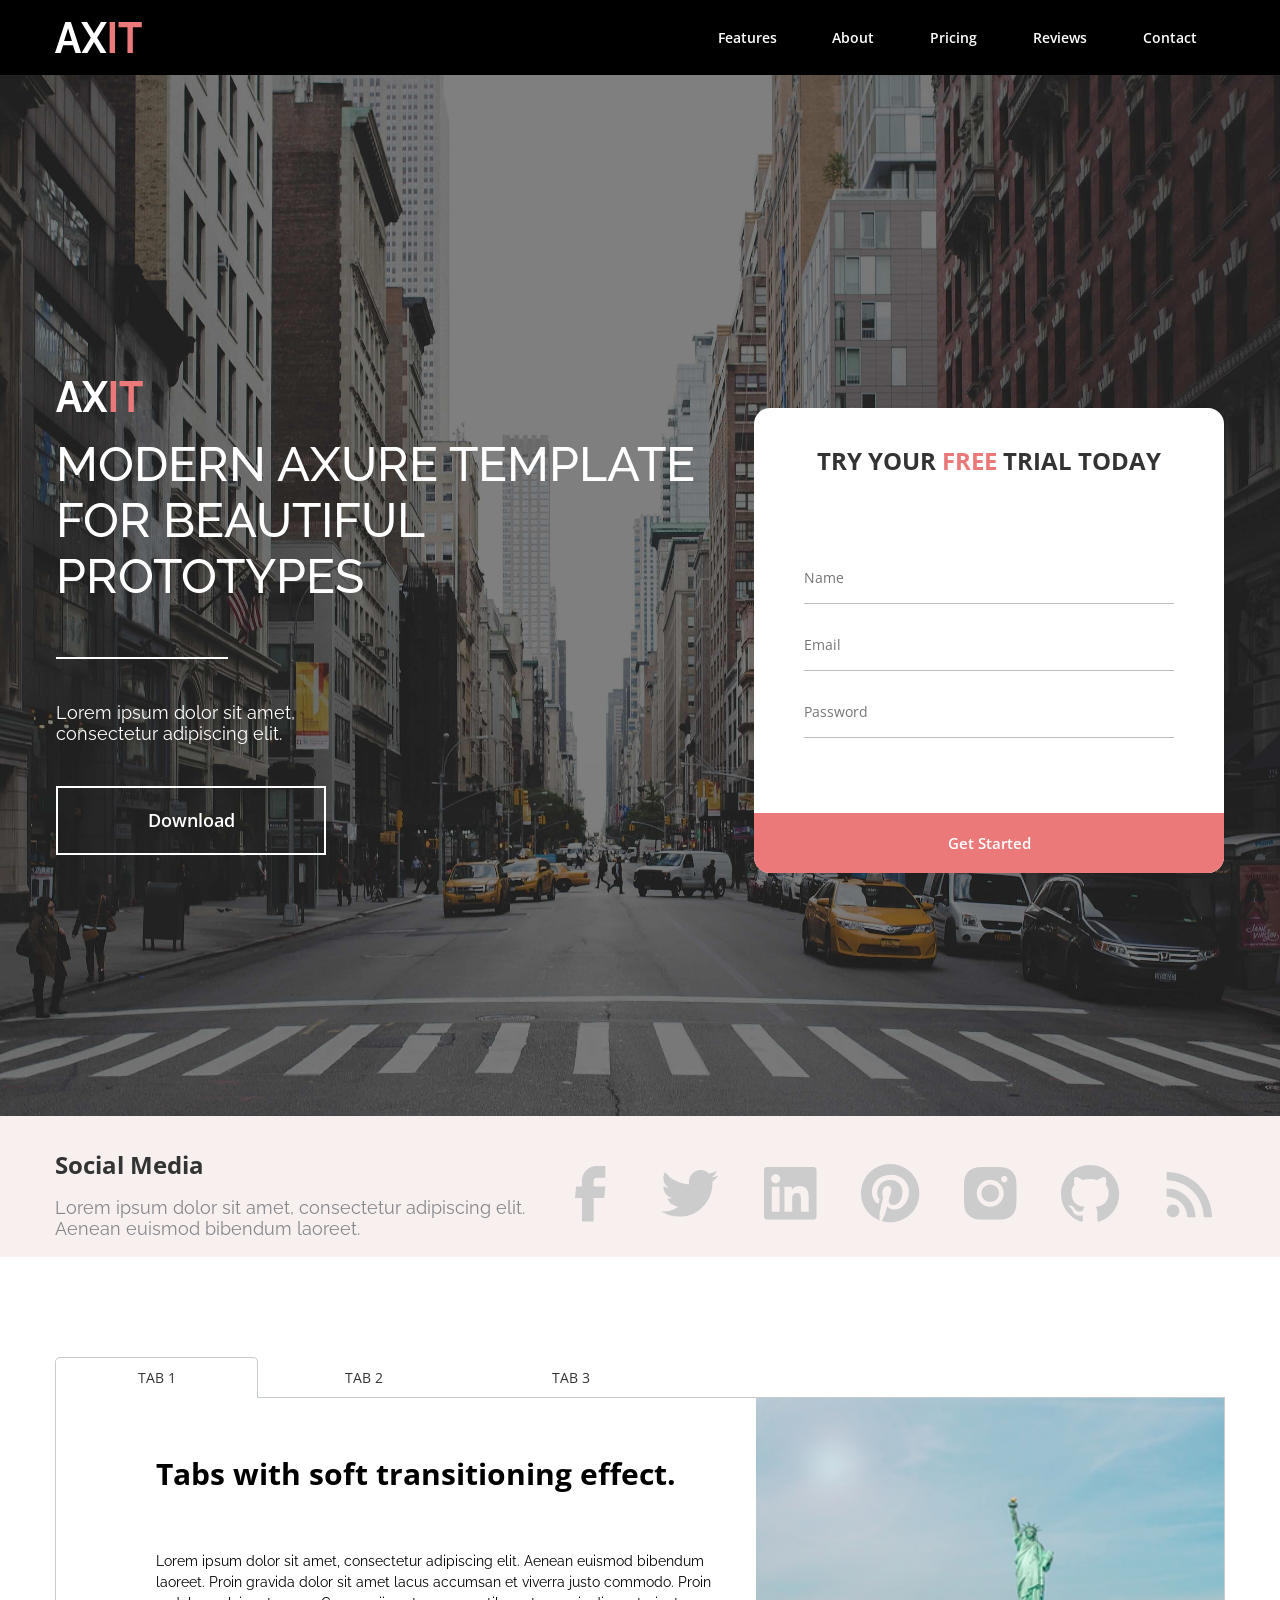
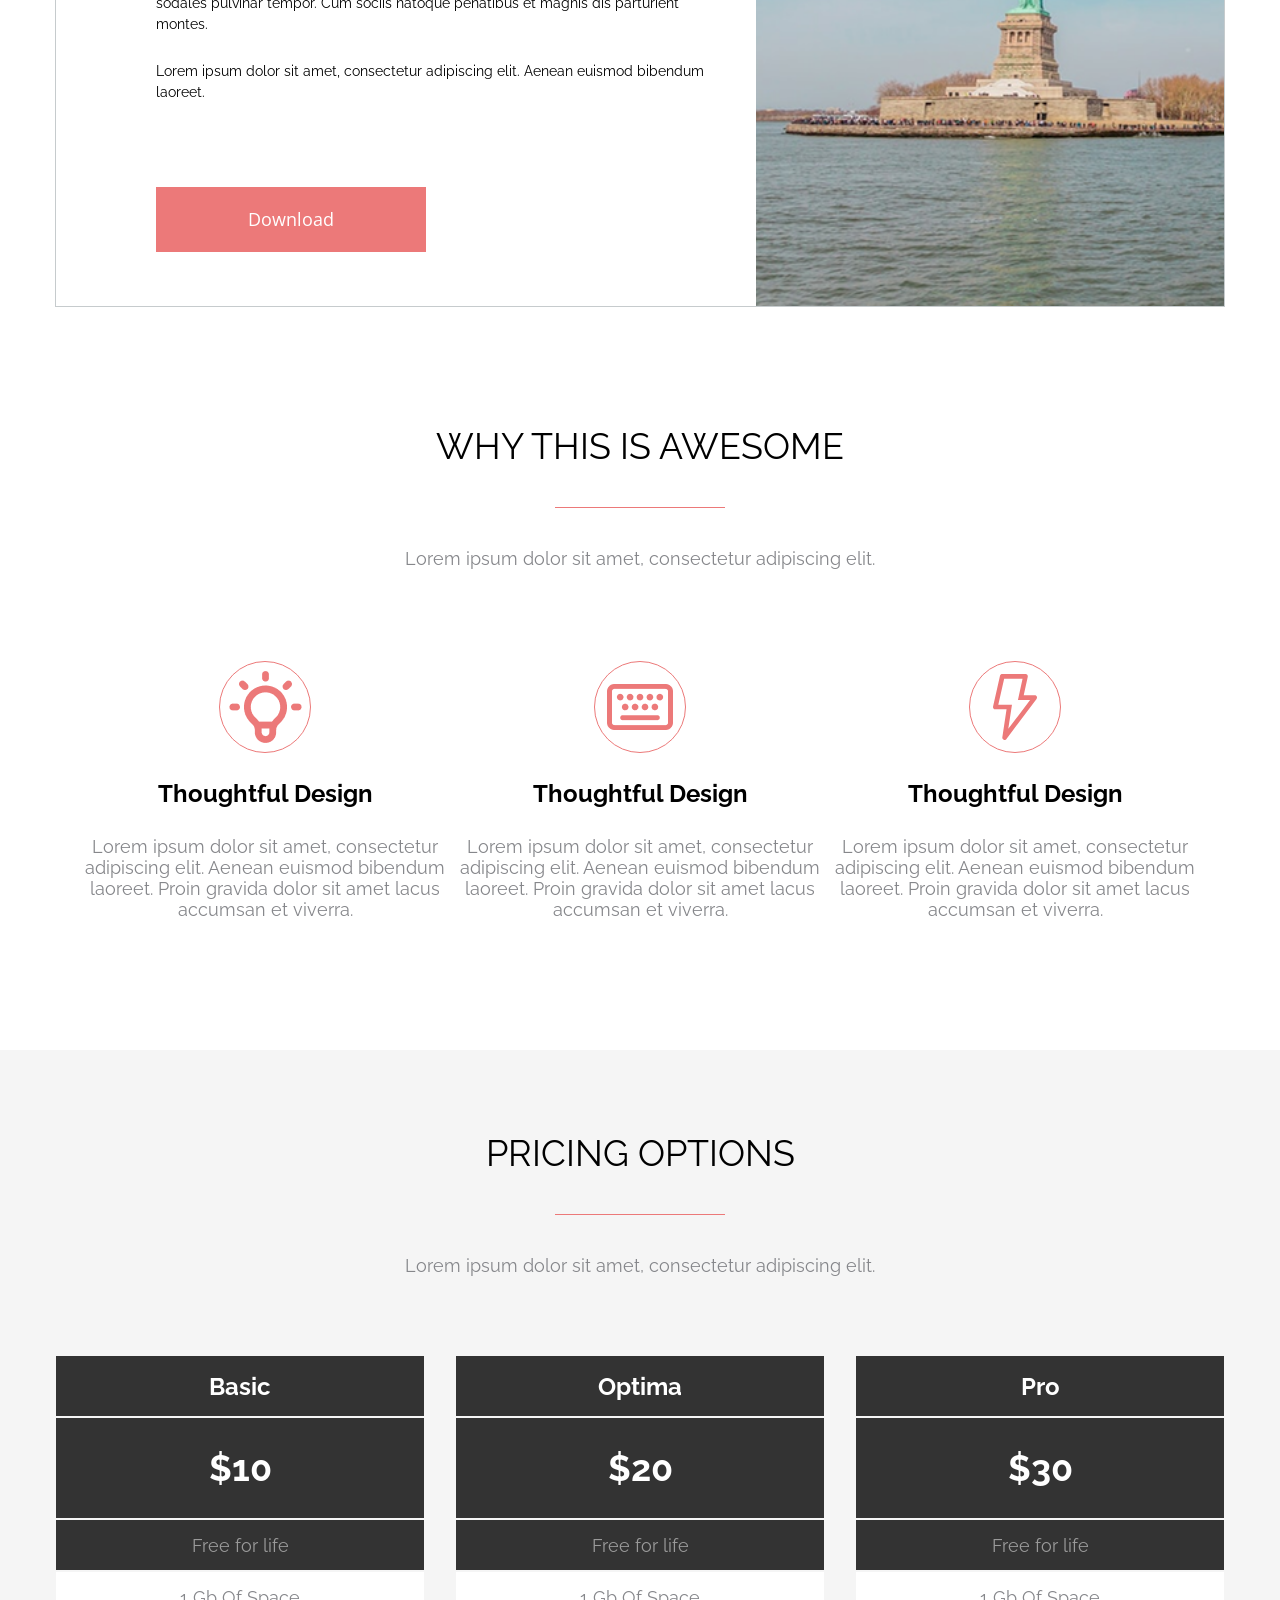
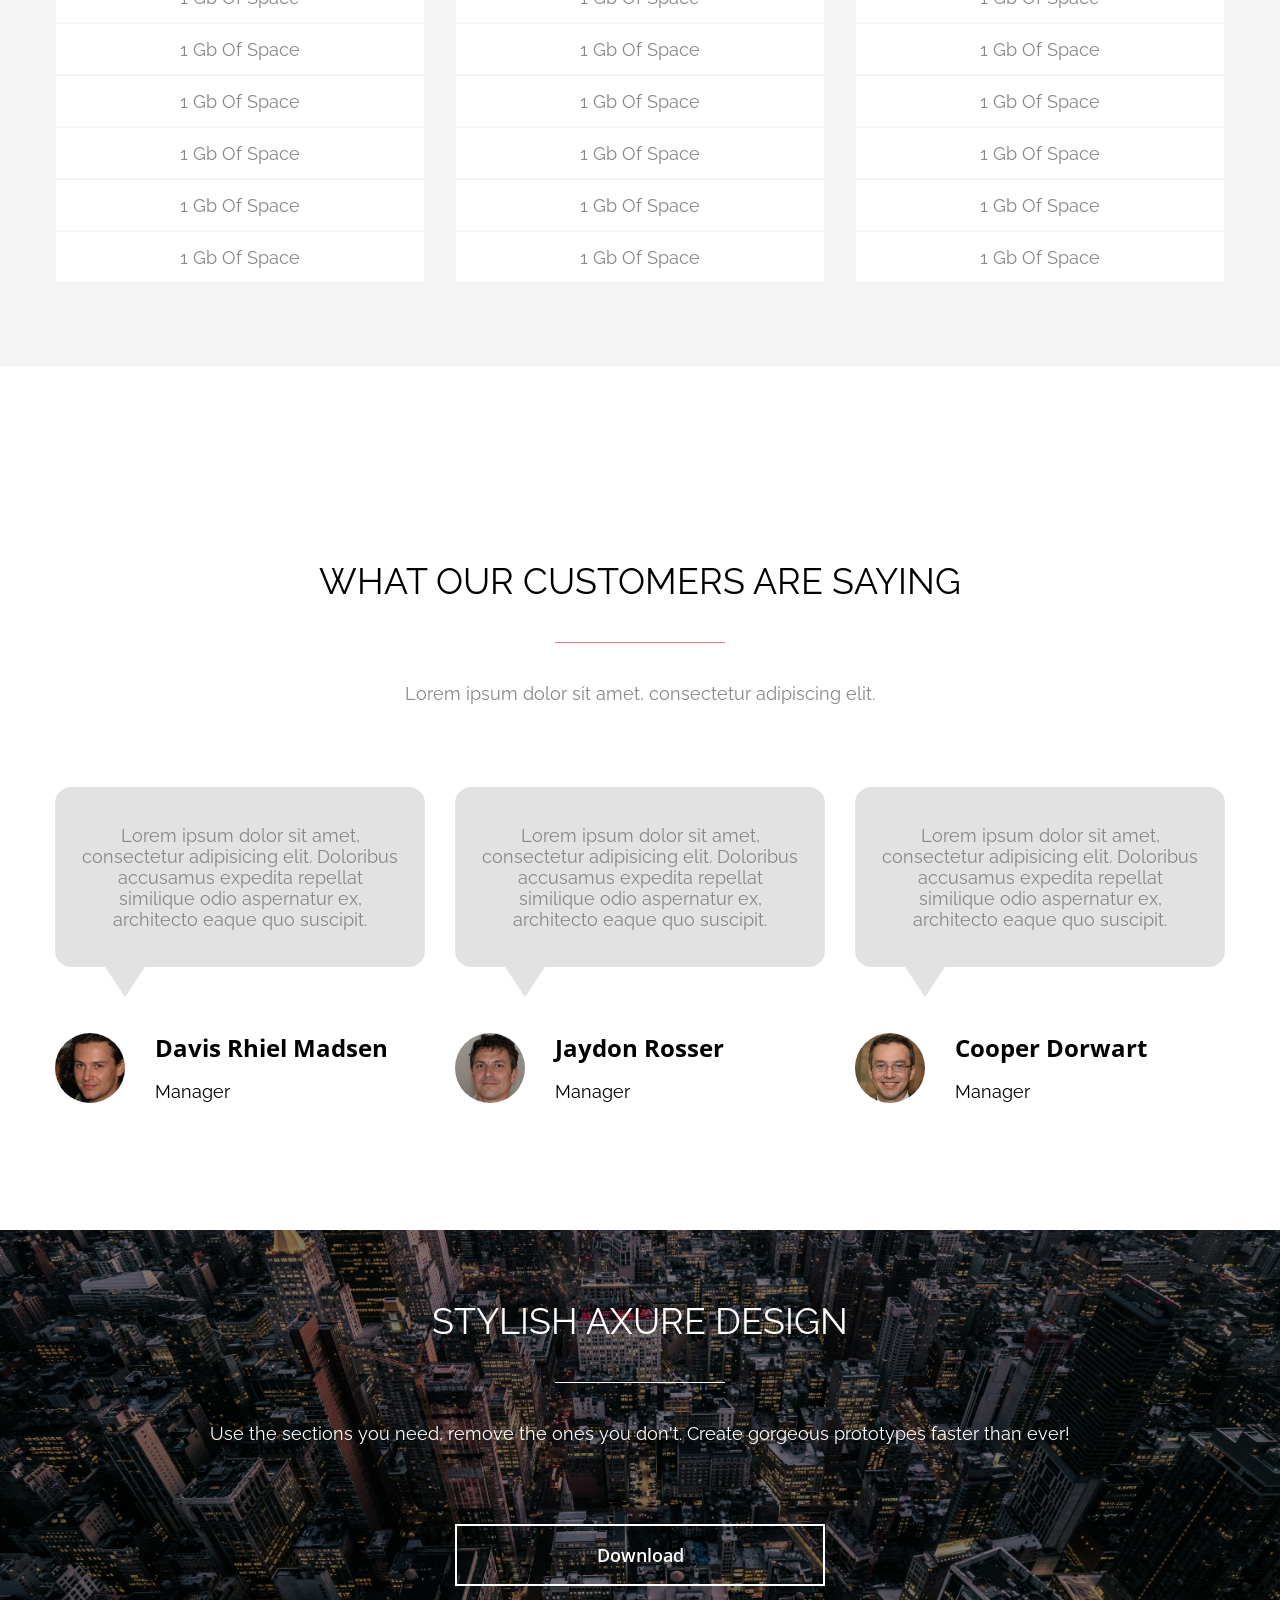
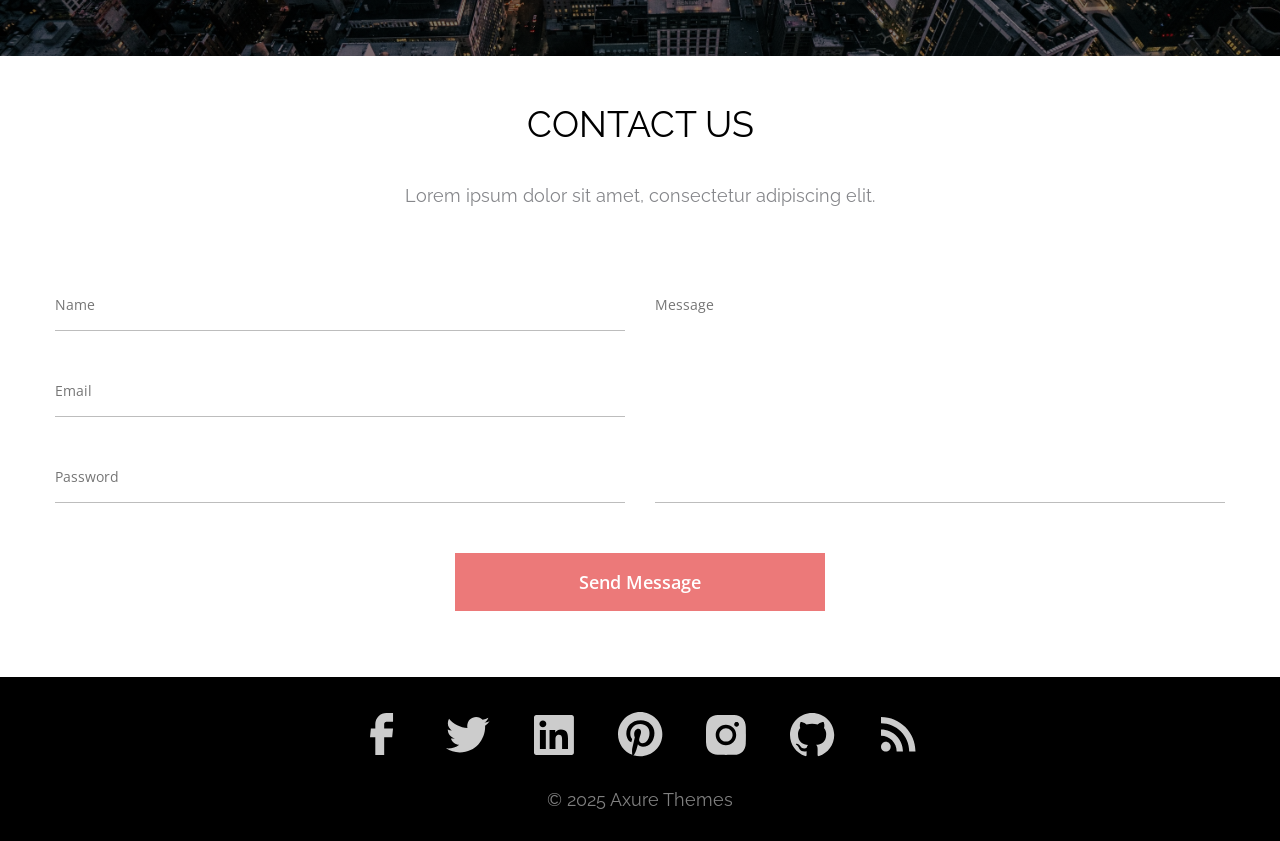
==== commit 28b748d4: "changed hw7_8" ====
--- a/index.html
+++ b/index.html
@@ -70,7 +70,7 @@
     <section class="social-media">
       <div class="container container--social-media">
        <div class="social-media__text">
-         <h3 class="social-media__title">Social Media</h3>
+         <h2 class="social-media__title">Social Media</h2>
          <p class="social-media__description">Lorem ipsum dolor sit amet, consectetur adipiscing elit. 
 Aenean euismod bibendum laoreet.</p>
        </div>
--- a/style/styles.css
+++ b/style/styles.css
@@ -152,11 +152,14 @@
       width: 100%;
       border: none;
       border-bottom: 1px solid #BDBDBD;
-      padding-bottom: 17px;
+      padding: 16px 0 16px;
       line-height: 19px;
       font-size: 14px;
       outline: none;
-      margin-bottom: 32px;
+      margin-bottom: 15px;
+      font-family: "Open Sans", sans-serif;
+      font-size: 14px;
+      line-height: 19px;
 }
 .hero__input:last-child {
     margin-bottom: 0;
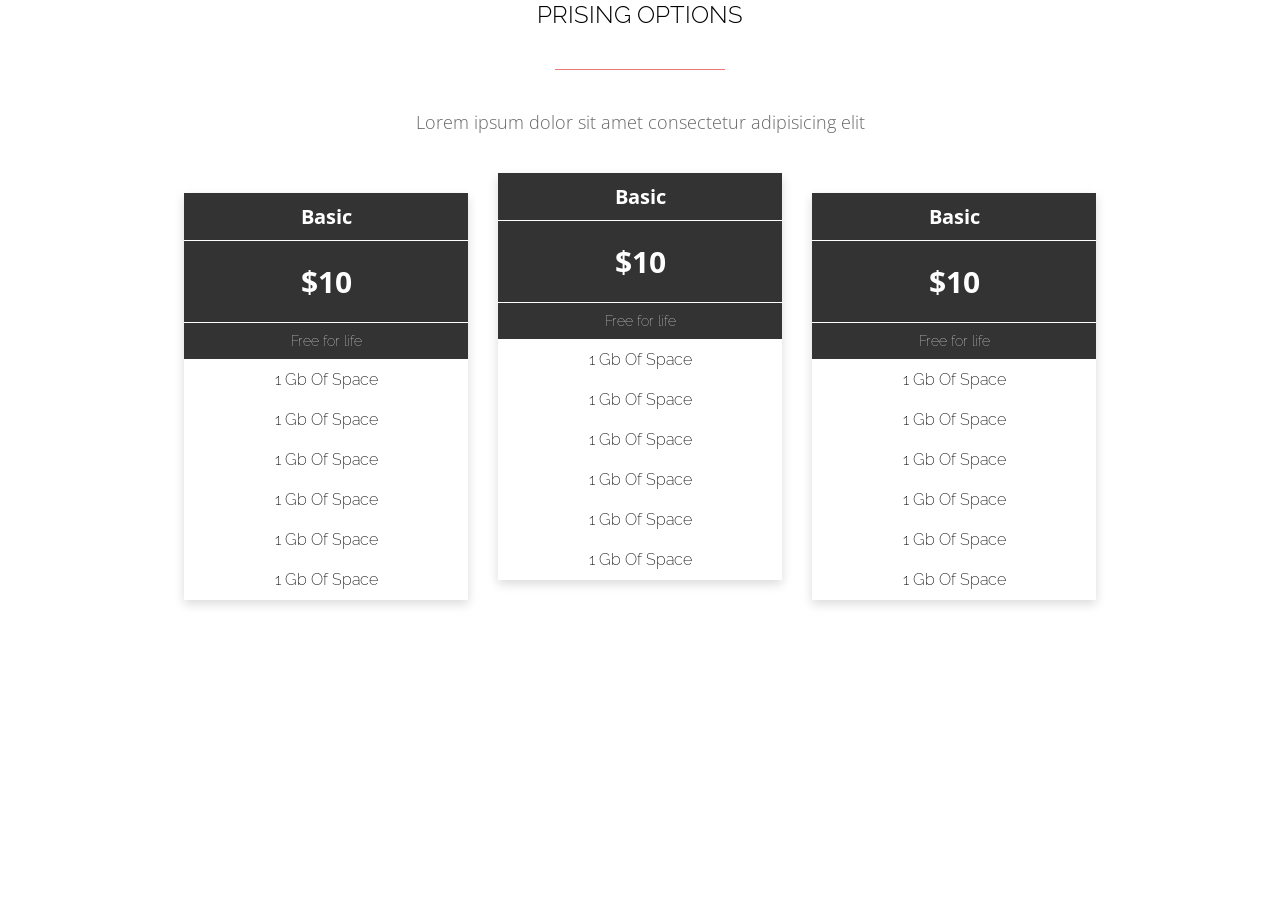
==== commit 9a233411: "READY TO CODE REVIEW" ====
--- a/index.html
+++ b/index.html
@@ -1,365 +1,62 @@
 <!DOCTYPE html>
-<html lang="en">    
+<html lang="en">
 <head>
     <meta charset="UTF-8">
     <meta name="viewport" content="width=device-width, initial-scale=1.0">
-    <link rel="stylesheet" href="style/styles.css">
-    <title>Axit project</title>
+    <title>Document</title>
+    <link rel="stylesheet" href="styles/style.css">
     <link rel="preconnect" href="https://fonts.googleapis.com">
     <link rel="preconnect" href="https://fonts.gstatic.com" crossorigin>
     <link href="https://fonts.googleapis.com/css2?family=Open+Sans:ital,wght@0,300..800;1,300..800&family=Raleway:ital,wght@0,100..900;1,100..900&display=swap" rel="stylesheet">
 </head>
 <body>
-  <header class="header">
-    <div class="container container--header">
-    <div class="header__logo">
-     <svg class="logo__svg" width="87" height="31" viewBox="0 0 87 31" fill="none" xmlns="http://www.w3.org/2000/svg">
-        <path d="M10.3163 0H15.8289L26.1059 31H20.5146L17.9158 23.2718H8.1507L5.5913 31H0L10.3163 0ZM16.9314 19.0366L13.0726 6.24366L9.05633 19.0366H16.9314Z" fill="white"/>
-        <path d="M32.086 0L39.016 11.4394L45.9067 0H51.813L42.1267 15.7183L51.498 31H45.5917L39.016 19.9972L32.401 31H26.4553L35.8266 15.7183L26.1403 0H32.086Z" fill="white"/>
-        <path d="M54.6277 31V0H60.0615V31H54.6277Z" fill="#EC7979"/>
-        <path d="M86.8026 5.2831H77.8644V31H72.4699V5.2831H63.5317V0H86.8026V5.2831Z" fill="#EC7979"/>
-     </svg>
-    </div>
-  <div class="header__menu">
-    <ul class="header__list">
-      <li class="header__item">
-        <a class ="header__link" href="#features">Features</a>
-      </li>
-      <li class="header__item">
-        <a class ="header__link" href="#about">About</a>
-      </li>
-      <li class="header__item">
-        <a class ="header__link" href="#pricing">Pricing</a>
-      </li>
-      <li class="header__item">
-        <a class ="header__link" href="#reviews">Reviews</a>
-      </li>
-      <li class="header__item">
-        <a class ="header__link" href="#contact">Contact</a>
-      </li>
-      </ul>
-  </div>
-  </div>
-  </header>
-  <section class="hero">
-           <div class="hero__text">
-            <div class="hero__logo">
-              <svg width="87" height="31" viewBox="0 0 87 31" fill="none" xmlns="http://www.w3.org/2000/svg">
-                 <path d="M10.3163 0H15.8289L26.1059 31H20.5146L17.9158 23.2718H8.1507L5.5913 31H0L10.3163 0ZM16.9314 19.0366L13.0726 6.24366L9.05633 19.0366H16.9314Z" fill="white"/>
-                 <path d="M32.086 0L39.016 11.4394L45.9067 0H51.813L42.1267 15.7183L51.498 31H45.5917L39.016 19.9972L32.401 31H26.4553L35.8266 15.7183L26.1403 0H32.086Z" fill="white"/>
-                 <path d="M54.6277 31V0H60.0615V31H54.6277Z" fill="#EC7979"/>
-                 <path d="M86.8026 5.2831H77.8644V31H72.4699V5.2831H63.5317V0H86.8026V5.2831Z" fill="#EC7979"/>
-              </svg>   
-            </div>
-            <h1 class="hero__title">MODERN AXURE TEMPLATE FOR BEAUTIFUL PROTOTYPES</h1>
-            <p class="hero__description">Lorem ipsum dolor sit amet, consectetur adipiscing elit.</p> 
-            <button class="hero__btn">Download</button>
-           </div>
-    <div class="hero__inputs">
-      <form class="hero__form" id="formHero">
-          <h3 class="hero__form-title">Try Your <span class="hero__title-highlight">FREE</span> Trial Today</h3>
-          <div class="hero__form-group">
-              <input class="hero__input" type="text" name="name" placeholder="Name">
-              <input class="hero__input" type="email" name="email" placeholder="Email">
-              <input class="hero__input" type="password" name="password" placeholder="Password">
-          </div>      
-      </form>
-      <button class="hero__form-btn" form="formHero">Get Started</button>
-    </div>
-    </section> 
-    <section class="social-media">
-      <div class="container container--social-media">
-       <div class="social-media__text">
-         <h2 class="social-media__title">Social Media</h2>
-         <p class="social-media__description">Lorem ipsum dolor sit amet, consectetur adipiscing elit. 
-Aenean euismod bibendum laoreet.</p>
-       </div>
-          <ul class="social-media__list">
-             <li class="social-media__item">
-              <a class="social-media__link" href="#">
-               <svg width="31" height="56" viewBox="0 0 31 56" fill="none" xmlns="http://www.w3.org/2000/svg">
-                 <path d="M6.98833 55.4167H18.655V32.0542H29.1667L30.3217 20.4458H18.655V14.5833C18.655 13.8098 18.9623 13.0679 19.5093 12.5209C20.0563 11.974 20.7981 11.6667 21.5717 11.6667H30.3217V0H21.5717C17.7039 0 13.9946 1.53645 11.2597 4.27136C8.52479 7.00626 6.98833 10.7156 6.98833 14.5833V20.4458H1.155L0 32.0542H6.98833V55.4167Z" fill="#CCCCCC"/>
-               </svg>
-               </a>
-             </li>
-             <li class="social-media__item">
-              <a class="social-media__link" href="#">
-               <svg width="58" height="47" viewBox="0 0 58 47" fill="none" xmlns="http://www.w3.org/2000/svg">
-                 <path d="M51.4296 11.6025C51.4675 12.1129 51.4675 12.6204 51.4675 13.1279C51.4675 28.6592 39.6462 46.5558 18.0425 46.5558C11.3867 46.5558 5.20333 44.6279 0 41.2796C0.945 41.3875 1.855 41.4254 2.83792 41.4254C8.12581 41.4382 13.264 39.67 17.4242 36.4058C14.9725 36.3615 12.5958 35.5526 10.6261 34.0921C8.65637 32.6317 7.19187 30.5926 6.43708 28.2596C7.16333 28.3675 7.8925 28.4404 8.65667 28.4404C9.70958 28.4404 10.7683 28.2946 11.7512 28.0408C9.09055 27.5036 6.69805 26.0614 4.98055 23.9595C3.26306 21.8576 2.3266 19.2256 2.33042 16.5113V16.3654C3.89667 17.2375 5.71375 17.7829 7.63875 17.8558C6.02609 16.7842 4.70377 15.3301 3.78974 13.6231C2.87572 11.9162 2.39841 10.0096 2.40042 8.07334C2.40042 5.89167 2.98083 3.89083 3.99875 2.14667C6.95082 5.77798 10.6327 8.74872 14.806 10.8665C18.9792 12.9843 23.5508 14.2019 28.2246 14.4404C28.0437 13.5654 27.9329 12.6583 27.9329 11.7483C27.9321 10.2053 28.2355 8.67725 28.8256 7.25153C29.4158 5.82581 30.2811 4.53039 31.3722 3.4393C32.4633 2.34821 33.7587 1.48287 35.1844 0.892729C36.6102 0.302591 38.1382 -0.000765273 39.6812 1.44977e-06C43.0646 1.44977e-06 46.1183 1.4175 48.265 3.71C50.8952 3.20138 53.4174 2.24123 55.72 0.872084C54.8433 3.58696 53.0068 5.88905 50.5546 7.34708C52.8873 7.08102 55.1671 6.46757 57.3183 5.52708C55.7116 7.86946 53.7207 9.92351 51.4296 11.6025Z" fill="#CCCCCC"/>
-               </svg>
-              </a>
-             </li>
-             <li class="social-media__item">
-              <a class="social-media__link" href="#">
-              <svg width="53" height="53" viewBox="0 0 53 53" fill="none" xmlns="http://www.w3.org/2000/svg">
-               <path d="M49.5833 0H2.91667C2.14312 0 1.40125 0.307291 0.854272 0.854272C0.307291 1.40125 0 2.14312 0 2.91667V49.5833C0 50.3569 0.307291 51.0988 0.854272 51.6457C1.40125 52.1927 2.14312 52.5 2.91667 52.5H49.5833C50.3569 52.5 51.0988 52.1927 51.6457 51.6457C52.1927 51.0988 52.5 50.3569 52.5 49.5833V2.91667C52.5 2.14312 52.1927 1.40125 51.6457 0.854272C51.0988 0.307291 50.3569 0 49.5833 0ZM15.5721 44.7329H7.77875V19.6787H15.5721V44.7329ZM11.6754 16.2575C10.478 16.2575 9.32956 15.7818 8.48283 14.9351C7.6361 14.0884 7.16042 12.94 7.16042 11.7425C7.16042 10.545 7.6361 9.39664 8.48283 8.54991C9.32956 7.70319 10.478 7.2275 11.6754 7.2275C12.8729 7.2275 14.0213 7.70319 14.868 8.54991C15.7147 9.39664 16.1904 10.545 16.1904 11.7425C16.1904 12.94 15.7147 14.0884 14.868 14.9351C14.0213 15.7818 12.8729 16.2575 11.6754 16.2575ZM44.7358 44.7329H36.9512V32.55C36.9512 29.645 36.8988 25.9088 32.9029 25.9088C28.8488 25.9088 28.2333 29.0763 28.2333 32.3458V44.7358H20.4546V19.6817H27.9213V23.1058H28.0292C29.0646 21.1371 31.6079 19.0604 35.3908 19.0604C43.2775 19.0604 44.7329 24.2463 44.7329 30.9954V44.7329H44.7358Z" fill="#CCCCCC"/>
-              </svg>
-              </a>
-             </li>
-             <li class="social-media__item">
-              <a class="social-media__link" href="#">
-              <svg width="59" height="59" viewBox="0 0 59 59" fill="none" xmlns="http://www.w3.org/2000/svg">
-               <path d="M20.5333 56.9917C23.3333 57.8375 26.1625 58.3333 29.1667 58.3333C36.9022 58.3333 44.3208 55.2604 49.7906 49.7906C55.2604 44.3208 58.3333 36.9022 58.3333 29.1667C58.3333 25.3364 57.5789 21.5437 56.1132 18.0051C54.6474 14.4664 52.499 11.2511 49.7906 8.54272C47.0822 5.83434 43.8669 3.68594 40.3283 2.22018C36.7896 0.754418 32.9969 0 29.1667 0C25.3364 0 21.5437 0.754418 18.0051 2.22018C14.4664 3.68594 11.2511 5.83434 8.54272 8.54272C3.07291 14.0125 0 21.4312 0 29.1667C0 41.5625 7.7875 52.2083 18.7833 56.4083C18.5208 54.1333 18.2583 50.3708 18.7833 47.775L22.1375 33.3667C22.1375 33.3667 21.2917 31.675 21.2917 28.9917C21.2917 24.9667 23.8 21.9625 26.6583 21.9625C29.1667 21.9625 30.3333 23.8 30.3333 26.1625C30.3333 28.6708 28.6708 32.2583 27.825 35.7C27.3292 38.5583 29.3417 41.0667 32.2583 41.0667C37.45 41.0667 41.475 35.525 41.475 27.7083C41.475 20.7083 36.4583 15.925 29.2542 15.925C21.0292 15.925 16.1875 22.05 16.1875 28.4958C16.1875 31.0042 17.0042 33.5417 18.3458 35.2042C18.6083 35.3792 18.6083 35.6125 18.5208 36.05L17.675 39.2292C17.675 39.725 17.3542 39.9 16.8583 39.55C13.125 37.9167 10.9667 32.6083 10.9667 28.3208C10.9667 19.1042 17.5 10.7333 30.1 10.7333C40.1333 10.7333 47.95 17.9375 47.95 27.5042C47.95 37.5375 41.7375 45.5875 32.8417 45.5875C30.0125 45.5875 27.2417 44.0708 26.25 42.2917L24.2958 49.2042C23.625 51.7125 21.7875 55.0667 20.5333 57.0792V56.9917Z" fill="#CCCCCC"/>
-              </svg>
-              </a>
-             </li>
-             <li class="social-media__item">
-              <a class="social-media__link" href="#">
-              <svg width="53" height="53" viewBox="0 0 53 53" fill="none" xmlns="http://www.w3.org/2000/svg">
-               <path d="M52.3542 15.5283C52.3247 13.3193 51.9112 11.1323 51.1321 9.065C50.4564 7.32128 49.4245 5.73766 48.1022 4.41534C46.7798 3.09302 45.1962 2.06106 43.4525 1.38542C41.4118 0.619375 39.2559 0.205162 37.0767 0.160417C34.2708 0.0350002 33.3812 0 26.2587 0C19.1362 0 18.2233 1.95578e-07 15.4379 0.160417C13.2596 0.205491 11.1048 0.619699 9.065 1.38542C7.321 2.06059 5.73714 3.09238 4.41476 4.41476C3.09238 5.73714 2.06059 7.321 1.38542 9.065C0.61784 11.1041 0.204526 13.2595 0.163333 15.4379C0.0379166 18.2467 0 19.1363 0 26.2588C0 33.3813 -2.17309e-08 34.2913 0.163333 37.0796C0.207083 39.2613 0.618333 41.4138 1.38542 43.4583C2.06173 45.2018 3.09428 46.785 4.4171 48.1068C5.73993 49.4287 7.32394 50.46 9.06792 51.135C11.1021 51.9318 13.2573 52.3757 15.4408 52.4475C18.2496 52.5729 19.1392 52.6108 26.2617 52.6108C33.3842 52.6108 34.2971 52.6108 37.0825 52.4475C39.2617 52.4046 41.4177 51.9913 43.4583 51.2254C45.2016 50.549 46.7848 49.5168 48.107 48.1945C49.4293 46.8723 50.4615 45.2891 51.1379 43.5458C51.905 41.5042 52.3162 39.3517 52.36 37.1671C52.4854 34.3613 52.5233 33.4717 52.5233 26.3463C52.5175 19.2238 52.5175 18.3196 52.3542 15.5283ZM26.2413 39.7279C18.7921 39.7279 12.7575 33.6933 12.7575 26.2442C12.7575 18.795 18.7921 12.7604 26.2413 12.7604C29.8174 12.7604 33.247 14.181 35.7757 16.7097C38.3044 19.2384 39.725 22.6681 39.725 26.2442C39.725 29.8203 38.3044 33.2499 35.7757 35.7786C33.247 38.3073 29.8174 39.7279 26.2413 39.7279ZM40.2617 15.4058C39.8487 15.4062 39.4396 15.3252 39.058 15.1673C38.6763 15.0094 38.3296 14.7778 38.0376 14.4858C37.7455 14.1937 37.5139 13.847 37.3561 13.4653C37.1982 13.0837 37.1171 12.6747 37.1175 12.2617C37.1175 11.849 37.1988 11.4403 37.3567 11.059C37.5147 10.6777 37.7462 10.3313 38.038 10.0394C38.3298 9.74761 38.6763 9.51612 39.0575 9.35818C39.4388 9.20025 39.8475 9.11896 40.2602 9.11896C40.6729 9.11896 41.0816 9.20025 41.4629 9.35818C41.8442 9.51612 42.1906 9.74761 42.4824 10.0394C42.7743 10.3313 43.0058 10.6777 43.1637 11.059C43.3216 11.4403 43.4029 11.849 43.4029 12.2617C43.4029 14 41.9971 15.4058 40.2617 15.4058Z" fill="#CCCCCC"/>
-               <path d="M26.2414 35.003C31.0787 35.003 35.0002 31.0815 35.0002 26.2442C35.0002 21.4069 31.0787 17.4855 26.2414 17.4855C21.4041 17.4855 17.4827 21.4069 17.4827 26.2442C17.4827 31.0815 21.4041 35.003 26.2414 35.003Z" fill="#CCCCCC"/>
-              </svg>
-              </a>
-             </li>
-             <li class="social-media__item">
-              <a class="social-media__link" href="#">
-              <svg width="59" height="57" viewBox="0 0 59 57" fill="none" xmlns="http://www.w3.org/2000/svg">
-                <path fill-rule="evenodd" clip-rule="evenodd" d="M29.0908 0C13.0229 0 0 13.0229 0 29.0908C0 41.9417 8.33292 52.8471 19.8946 56.6971C21.35 56.9596 21.875 56.0642 21.875 55.2942C21.875 54.6029 21.8517 52.7712 21.8429 50.3475C13.7492 52.1033 12.04 46.445 12.04 46.445C10.7217 43.085 8.81125 42.1896 8.81125 42.1896C6.17167 40.3842 9.0125 40.425 9.0125 40.425C11.935 40.6292 13.4663 43.4233 13.4663 43.4233C16.0621 47.8683 20.2796 46.585 21.9304 45.8412C22.1958 43.96 22.9542 42.6767 23.7825 41.9504C17.325 41.2183 10.535 38.7217 10.535 27.5713C10.535 24.4008 11.6696 21.7992 13.5217 19.7692C13.2271 19.0312 12.2208 16.0708 13.8104 12.0692C13.8104 12.0692 16.2517 11.2846 21.8079 15.0471C24.1809 14.4015 26.6287 14.072 29.0879 14.0671C31.5472 14.0711 33.9951 14.4006 36.3679 15.0471C41.9271 11.2817 44.3654 12.0692 44.3654 12.0692C45.955 16.0708 44.9575 19.0312 44.6542 19.7692C46.5208 21.7992 47.6408 24.3979 47.6408 27.5713C47.6408 38.7508 40.845 41.2067 34.3642 41.9271C35.3996 42.8254 36.3329 44.5988 36.3329 47.3113C36.3329 51.2021 36.2979 54.3404 36.2979 55.2942C36.2979 56.0729 36.8171 56.9771 38.3017 56.6913C49.8575 52.8354 58.1817 41.9388 58.1817 29.0908C58.1817 13.0229 45.1588 0 29.0908 0Z" fill="#CCCCCC"/>
-              </svg>
-              </a>
-             </li>
-              <li class="social-media__item">
-               <a class="social-media__link" href="#">
-               <svg width="70" height="70" viewBox="0 0 70 70" fill="none" xmlns="http://www.w3.org/2000/svg">
-                <path d="M18.0251 58.3334C21.5367 58.3334 24.3834 55.4866 24.3834 51.975C24.3834 48.4634 21.5367 45.6167 18.0251 45.6167C14.5135 45.6167 11.6667 48.4634 11.6667 51.975C11.6667 55.4866 14.5135 58.3334 18.0251 58.3334Z" fill="#CCCCCC"/>
-                <path d="M11.6667 12.9498V21.204C32.1709 21.204 48.7959 37.829 48.7959 58.3332H57.0501C57.0501 33.279 36.7209 12.9498 11.6667 12.9498ZM11.6667 29.4582V37.7123C23.0417 37.7123 32.2876 46.9582 32.2876 58.3332H40.5417C40.5417 42.379 27.6209 29.4582 11.6667 29.4582Z" fill="#CCCCCC"/>
-               </svg>
-               </a> 
-             </li>
-          </ul>
-      </div>
+    <section class="container">
+        <h1 class="title">PRISING OPTIONS</h1>
+        <div class="line"></div>
+        <p class="paragraph">Lorem ipsum dolor sit amet consectetur adipisicing elit</p>
+        <div class="cards__container">
+            
+                <div class="card_1">
+                    <h4 class="card__title">Basic</h4>
+                    <h3 class="card__price">$10</h3>
+                    <h5 class="card__subtext">Free for life</h5>
+                    <ul class="tab__list">
+                        <li>1 Gb Of Space</li>
+                        <li>1 Gb Of Space</li>
+                        <li>1 Gb Of Space</li>
+                        <li>1 Gb Of Space</li>
+                        <li>1 Gb Of Space</li>
+                        <li>1 Gb Of Space</li>
+                    </ul>
+                </div>
+                <div class="card_2">
+                    <h4 class="card__title">Basic</h4>
+                    <h3 class="card__price">$10</h3>
+                    <h5 class="card__subtext">Free for life</h5>
+                    <ul class="tab__list">
+                        <li>1 Gb Of Space</li>
+                        <li>1 Gb Of Space</li>
+                        <li>1 Gb Of Space</li>
+                        <li>1 Gb Of Space</li>
+                        <li>1 Gb Of Space</li>
+                        <li>1 Gb Of Space</li>
+                    </ul>
+                </div>
+                <div class="card_3">
+                    <h4 class="card__title">Basic</h4>
+                    <h3 class="card__price">$10</h3>
+                    <h5 class="card__subtext">Free for life</h5>
+                    <ul class="tab__list">
+                        <li>1 Gb Of Space</li>
+                        <li>1 Gb Of Space</li>
+                        <li>1 Gb Of Space</li>
+                        <li>1 Gb Of Space</li>
+                        <li>1 Gb Of Space</li>
+                        <li>1 Gb Of Space</li>
+                    </ul>
+                </div>
+            
+        </div>
     </section>
-    <section class="tabs" id="features">
-        <div class="container">
-            <div class="tabs__navigation">
-              <a class="tabs__link" href="#">Tab 1</a>
-              <a class="tabs__link" href="#">Tab 2</a>
-              <a class="tabs__link" href="#">Tab 3</a>
-            </div>
-            <div class="tab">
-              <div class="tab__wrapper-text">
-                <h3 class="tab__title">Tabs with soft transitioning effect.</h3>
-                <p class="tab__text">Lorem ipsum dolor sit amet, consectetur adipiscing elit. Aenean euismod 
-bibendum laoreet. Proin gravida dolor sit amet lacus accumsan et viverra 
-justo commodo. Proin sodales pulvinar tempor. Cum sociis natoque 
-penatibus et magnis dis parturient montes.</p> 
-                <p class="tab__text">Lorem ipsum dolor sit amet, consectetur adipiscing elit. Aenean euismod bibendum laoreet.</p>
-                <button class="tab__btn">Download</button>
-              </div>
-              <div class="tab__wrapper-image">
-                <img class="tab__image" src="images/img.png" alt="image">
-              </div>
-            </div>
-        </div>    
-      </section>
- <section class="about" id="about">
-        <div class="container">
-            <h2 class="section-title">WHY THIS IS AWESOME</h2>
-            <div class="section-line"></div>
-            <p class="section-text">Lorem ipsum dolor sit amet, consectetur adipiscing elit.</p> 
-            <div class="about__box">
-                <div class="about__box-item">
-                    <div class="about__box-wrapper-icon">
-                      <img class="about__box-icon" src="images/image1.png" alt="Thoughtful design Image">
-                    </div>
-                    <h3 class="about__box-title">Thoughtful Design</h3>
-                    <p class="about__box-text">Lorem ipsum dolor sit amet, consectetur adipiscing  elit. Aenean euismod bibendum laoreet. Proin gravida  dolor sit amet lacus accumsan et viverra.</p>
-                </div>
-                <div class="about__box-item">
-                    <div class="about__box-wrapper-icon">
-                      <img class="about__box-icon" src="images/image2.png" alt="Thoughtful design Image">
-                    </div>
-                    <h3 class="about__box-title">Thoughtful Design</h3>
-                    <p class="about__box-text">Lorem ipsum dolor sit amet, consectetur adipiscing  elit. Aenean euismod bibendum laoreet. Proin gravida  dolor sit amet lacus accumsan et viverra.</p>
-                </div>
-                <div class="about__box-item">
-                    <div class="about__box-wrapper-icon">
-                      <img class="about__box-icon" src="images/image3.svg" alt="Thoughtful design Image">
-                    </div>
-                    <h3 class="about__box-title">Thoughtful Design</h3>
-                    <p class="about__box-text">Lorem ipsum dolor sit amet, consectetur adipiscing  elit. Aenean euismod bibendum laoreet. Proin gravida  dolor sit amet lacus accumsan et viverra.</p>
-                </div>
-            </div>
-        </div>
- </section> 
- <section class="pricing" id="pricing">
-        <div class="container">
-            <h2 class="section-title">PRICING OPTIONS</h2>
-            <div class="section-line"></div>
-            <p class="section-text">Lorem ipsum dolor sit amet, consectetur adipiscing elit.</p> 
-            <div class="pricing__cards">
-              <div class="pricing__card">
-                <div class="pricing__card-header">
-                   <h3 class="pricing__card-title">Basic</h3>
-                   <p class="pricing__card-price">$10</p>
-                   <p class="pricing__card-subtitle">Free for life</p>
-                </div>
-                <ul class="pricing__card-list">
-                  <li class="pricing__card-item">1 gb of space</li>
-                  <li class="pricing__card-item">1 gb of space</li>
-                  <li class="pricing__card-item">1 gb of space</li>
-                  <li class="pricing__card-item">1 gb of space</li>
-                  <li class="pricing__card-item">1 gb of space</li>
-                  <li class="pricing__card-item">1 gb of space</li>
-                </ul>
-              </div>
-               <div class="pricing__card">
-                <div class="pricing__card-header">
-                  <h3 class="pricing__card-title">Optima</h3>
-                  <p class="pricing__card-price">$20</p>
-                  <p class="pricing__card-subtitle">Free for life</p>
-                </div>
-               <ul class="pricing__card-list">
-                  <li class="pricing__card-item">1 gb of space</li>
-                  <li class="pricing__card-item">1 gb of space</li>
-                  <li class="pricing__card-item">1 gb of space</li>
-                  <li class="pricing__card-item">1 gb of space</li>
-                  <li class="pricing__card-item">1 gb of space</li>
-                  <li class="pricing__card-item">1 gb of space</li>
-                </ul>
-              </div>
-               <div class="pricing__card">
-                <div class="pricing__card-header">
-                   <h3 class="pricing__card-title">Pro</h3>
-                   <p class="pricing__card-price">$30</p>
-                   <p class="pricing__card-subtitle">Free for life</p>
-                </div>
-               <ul class="pricing__card-list">
-                  <li class="pricing__card-item">1 gb of space</li>
-                  <li class="pricing__card-item">1 gb of space</li>
-                  <li class="pricing__card-item">1 gb of space</li>
-                  <li class="pricing__card-item">1 gb of space</li>
-                  <li class="pricing__card-item">1 gb of space</li>
-                  <li class="pricing__card-item">1 gb of space</li>
-               </ul>
-              </div>
-            </div> 
-        </div>
- </section> 
- <section class="reviews" id="reviews">
-        <div class="container">
-            <h2 class="section-title">What our customers are saying</h2>
-            <div class="section-line"></div>
-            <p class="section-text">Lorem ipsum dolor sit amet, consectetur adipiscing elit.</p> 
-            <div class="reviews__comments">
-              <div class="reviews__comment">
-                <p class="reviews__comment-text">Lorem ipsum dolor sit amet, consectetur adipisicing elit. Doloribus accusamus expedita repellat similique odio aspernatur ex, architecto eaque quo suscipit.</p>
-                <div class="reviews__comment-author">
-                  <div class="reviews__wrapper-image">
-                    <img class="reviews__image" src="images/comment_img1.png" alt="Author image">
-                  </div>
-                  <div class="reviews__author-text">
-                    <p class="reviews__author-name">Davis Rhiel Madsen</p>
-                    <p class="reviews__author-job">Manager</p> 
-                  </div>
-                </div>
-            </div>
-         <div class="reviews__comment">
-                <p class="reviews__comment-text">Lorem ipsum dolor sit amet, consectetur adipisicing elit. Doloribus accusamus expedita repellat similique odio aspernatur ex, architecto eaque quo suscipit.</p>
-                <div class="reviews__comment-author">
-                  <div class="reviews__wrapper-image">
-                    <img class="reviews__image" src="images/comment_img2.png" alt="Author image">
-                  </div>
-                  <div class="reviews__author-text">
-                    <p class="reviews__author-name">Jaydon Rosser</p>
-                    <p class="reviews__author-job">Manager</p> 
-                  </div>
-                </div>
-            </div>
-            <div class="reviews__comment">
-              <p class="reviews__comment-text">Lorem ipsum dolor sit amet, consectetur adipisicing elit. Doloribus accusamus expedita repellat similique odio aspernatur ex, architecto eaque quo suscipit.</p>
-              <div class="reviews__comment-author">
-                <div class="reviews__wrapper-image">
-                  <img class="reviews__image" src="images/comment_img3.png" alt="Author image">
-                </div>
-                <div class="reviews__author-text">
-                  <p class="reviews__author-name">Cooper Dorwart</p>
-                  <p class="reviews__author-job">Manager</p> 
-                </div>
-              </div>
-            </div>
-        </div>
- </section>
- <section class="design">
-    <div class="container">
-      <h2 class="section-title section-title--design">STYLISH AXURE DESIGN</h2>
-      <div class="section-line section-line--design"></div>
-      <p class="section-text section-text--design">Use the sections you need, remove the ones you don't.  Create gorgeous prototypes faster than ever!</p> 
-      <button class="design__btn">Download</button>
- </section>
- <section class="contact" id="contact">
-  <div class="container">
-    <h2 class="section-title">CONTACT US</h2>
-    <div class="sectionline"></div> 
-    <p class="section-text">Lorem ipsum dolor sit amet, consectetur adipiscing elit.</p> 
-    <form class="contact__form" id="formContact">
-          <div class="contact__inputs">
-              <input class="contact__input" type="text" name="name" placeholder="Name">
-              <input class="contact__input" type="email" name="email" placeholder="Email">
-              <input class="contact__input" type="password" name="password" placeholder="Password">
-          </div>
-          <textarea class="contact__textarea" name="message" id="name" placeholder="Message"></textarea>   
-    </form>
-    <button class="contact__btn" form="formContact">Send Message</button>
-  </div>
- </section>
- <footer class="footer">
-  <div class="container">
-     <ul class="footer__list">
-             <li class="footer__item">
-              <a class="footer__link" href="#">
-               <svg width="24" height="43" viewBox="0 0 24 43" fill="none" xmlns="http://www.w3.org/2000/svg">
-                 <path d="M5.31113 42.1167H14.1778V24.3612H22.1667L23.0445 15.5388H14.1778V11.0833C14.1778 10.4954 14.4113 9.93162 14.827 9.51591C15.2428 9.10021 15.8066 8.86667 16.3945 8.86667H23.0445V0H16.3945C13.455 0 10.6359 1.1677 8.55737 3.24623C6.47884 5.32476 5.31113 8.14385 5.31113 11.0833V15.5388H0.8778L0 24.3612H5.31113V42.1167Z" fill="#CCCCCC"/>
-               </svg>
-               </a>
-             </li>
-            <li class="footer__item">
-              <a class="footer__link" href="#">
-               <svg width="44" height="36" viewBox="0 0 44 36" fill="none" xmlns="http://www.w3.org/2000/svg">
-                <path d="M39.0865 8.8179C39.1153 9.20582 39.1153 9.59152 39.1153 9.97722C39.1153 21.781 30.1311 35.3824 13.7123 35.3824C8.65387 35.3824 3.95453 33.9172 0 31.3725C0.7182 31.4545 1.4098 31.4833 2.15682 31.4833C6.17562 31.493 10.0806 30.1492 13.2424 27.6684C11.3791 27.6347 9.57284 27.02 8.07584 25.91C6.57885 24.8001 5.46582 23.2504 4.89218 21.4773C5.44413 21.5593 5.9983 21.6147 6.57907 21.6147C7.37928 21.6147 8.18393 21.5039 8.93095 21.311C6.90882 20.9028 5.09052 19.8067 3.78522 18.2092C2.47993 16.6117 1.76822 14.6115 1.77112 12.5486V12.4377C2.96147 13.1005 4.34245 13.515 5.80545 13.5704C4.57983 12.756 3.57486 11.6509 2.8802 10.3536C2.18554 9.05632 1.82279 7.60728 1.82432 6.13573C1.82432 4.47767 2.26543 2.95703 3.03905 1.63147C5.28262 4.39126 8.08086 6.64903 11.2525 8.25854C14.4242 9.86806 17.8986 10.7934 21.4507 10.9747C21.3132 10.3097 21.229 9.62033 21.229 8.92873C21.2284 7.75603 21.459 6.59471 21.9075 5.51117C22.356 4.42762 23.0137 3.44309 23.8429 2.61387C24.6721 1.78464 25.6566 1.12698 26.7402 0.678474C27.8237 0.229969 28.985 -0.000581607 30.1577 1.10182e-06C32.7291 1.10182e-06 35.0499 1.0773 36.6814 2.8196C38.6803 2.43305 40.5972 1.70334 42.3472 0.662784C41.6809 2.72609 40.2852 4.47568 38.4215 5.58378C40.1943 5.38158 41.927 4.91535 43.5619 4.20058C42.3408 5.98079 40.8277 7.54187 39.0865 8.8179Z" fill="#CCCCCC"/>
-               </svg>
-               </a>
-             </li>
-             <li class="footer__item">
-              <a class="footer__link" href="#">
-               <svg width="40" height="40" viewBox="0 0 40 40" fill="none" xmlns="http://www.w3.org/2000/svg">
-                <path d="M37.6833 0H2.21667C1.62877 0 1.06495 0.233541 0.649246 0.649246C0.233541 1.06495 0 1.62877 0 2.21667V37.6833C0 38.2712 0.233541 38.835 0.649246 39.2508C1.06495 39.6665 1.62877 39.9 2.21667 39.9H37.6833C38.2712 39.9 38.835 39.6665 39.2508 39.2508C39.6665 38.835 39.9 38.2712 39.9 37.6833V2.21667C39.9 1.62877 39.6665 1.06495 39.2508 0.649246C38.835 0.233541 38.2712 0 37.6833 0ZM11.8348 33.997H5.91185V14.9558H11.8348V33.997ZM8.87332 12.3557C7.96325 12.3557 7.09046 11.9942 6.44695 11.3507C5.80344 10.7072 5.44192 9.83436 5.44192 8.9243C5.44192 8.01424 5.80344 7.14145 6.44695 6.49793C7.09046 5.85442 7.96325 5.4929 8.87332 5.4929C9.78338 5.4929 10.6562 5.85442 11.2997 6.49793C11.9432 7.14145 12.3047 8.01424 12.3047 8.9243C12.3047 9.83436 11.9432 10.7072 11.2997 11.3507C10.6562 11.9942 9.78338 12.3557 8.87332 12.3557ZM33.9992 33.997H28.0829V24.738C28.0829 22.5302 28.043 19.6906 25.0062 19.6906C21.925 19.6906 21.4573 22.0979 21.4573 24.5828V33.9992H15.5455V14.9581H21.2201V17.5604H21.3022C22.0891 16.0642 24.022 14.4859 26.897 14.4859C32.8909 14.4859 33.997 18.4271 33.997 23.5565V33.997H33.9992Z" fill="#CCCCCC"/>
-               </svg>
-              </a>
-             </li>
-             <li class="footer__item">
-              <a class="footer__link" href="#">
-                <svg width="45" height="45" viewBox="0 0 45 45" fill="none" xmlns="http://www.w3.org/2000/svg">
-                  <path d="M15.6053 43.3137C17.7333 43.9565 19.8835 44.3333 22.1667 44.3333C28.0456 44.3333 33.6838 41.9979 37.8409 37.8409C41.9979 33.6838 44.3333 28.0456 44.3333 22.1667C44.3333 19.2557 43.76 16.3732 42.646 13.6839C41.532 10.9945 39.8992 8.55083 37.8409 6.49247C35.7825 4.4341 33.3389 2.80132 30.6495 1.68734C27.9601 0.573358 25.0776 0 22.1667 0C19.2557 0 16.3732 0.573358 13.6839 1.68734C10.9945 2.80132 8.55083 4.4341 6.49247 6.49247C2.33541 10.6495 0 16.2877 0 22.1667C0 31.5875 5.9185 39.6783 14.2753 42.8703C14.0758 41.1413 13.8763 38.2818 14.2753 36.309L16.8245 25.3587C16.8245 25.3587 16.1817 24.073 16.1817 22.0337C16.1817 18.9747 18.088 16.6915 20.2603 16.6915C22.1667 16.6915 23.0533 18.088 23.0533 19.8835C23.0533 21.7898 21.7898 24.5163 21.147 27.132C20.7702 29.3043 22.2997 31.2107 24.5163 31.2107C28.462 31.2107 31.521 26.999 31.521 21.0583C31.521 15.7383 27.7083 12.103 22.2332 12.103C15.9822 12.103 12.3025 16.758 12.3025 21.6568C12.3025 23.5632 12.9232 25.4917 13.9428 26.7552C14.1423 26.8882 14.1423 27.0655 14.0758 27.398L13.433 29.8142C13.433 30.191 13.1892 30.324 12.8123 30.058C9.975 28.8167 8.33467 24.7823 8.33467 21.5238C8.33467 14.5192 13.3 8.15733 22.876 8.15733C30.5013 8.15733 36.442 13.6325 36.442 20.9032C36.442 28.5285 31.7205 34.6465 24.9597 34.6465C22.8095 34.6465 20.7037 33.4938 19.95 32.1417L18.4648 37.3952C17.955 39.3015 16.5585 41.8507 15.6053 43.3802V43.3137Z" fill="#CCCCCC"/>
-                </svg>
-               </a>
-             </li>
-             <li class="footer__item">
-              <a class="footer__link" href="#">
-               <svg width="40" height="40" viewBox="0 0 40 40" fill="none" xmlns="http://www.w3.org/2000/svg">
-                  <path d="M39.7892 11.8015C39.7668 10.1227 39.4525 8.46052 38.8604 6.8894C38.3469 5.56417 37.5626 4.36062 36.5576 3.35566C35.5527 2.35069 34.3491 1.56641 33.0239 1.05292C31.473 0.470725 29.8345 0.155923 28.1783 0.121917C26.0458 0.0266001 25.3698 0 19.9567 0C14.5436 0 13.8497 1.49012e-07 11.7328 0.121917C10.0773 0.156173 8.43962 0.470971 6.8894 1.05292C5.56396 1.56605 4.36023 2.35021 3.35522 3.35522C2.35021 4.36023 1.56605 5.56396 1.05292 6.8894C0.469559 8.43914 0.15544 10.0772 0.124133 11.7328C0.0288167 13.8675 0 14.5436 0 19.9567C0 25.3698 -1.49012e-08 26.0614 0.124133 28.1805C0.157383 29.8386 0.469933 31.4745 1.05292 33.0283C1.56691 34.3534 2.35165 35.5566 3.357 36.5612C4.36235 37.5658 5.56619 38.3496 6.89162 38.8626C8.43759 39.4682 10.0756 39.8055 11.735 39.8601C13.8697 39.9554 14.5458 39.9842 19.9589 39.9842C25.372 39.9842 26.0658 39.9842 28.1827 39.8601C29.8389 39.8275 31.4775 39.5134 33.0283 38.9313C34.3532 38.4172 35.5565 37.6327 36.5613 36.6278C37.5662 35.623 38.3507 34.4197 38.8648 33.0948C39.4478 31.5432 39.7603 29.9073 39.7936 28.247C39.8889 26.1146 39.9177 25.4385 39.9177 20.0231C39.9133 14.6101 39.9133 13.9229 39.7892 11.8015ZM19.9434 30.1932C14.282 30.1932 9.6957 25.6069 9.6957 19.9456C9.6957 14.2842 14.282 9.69792 19.9434 9.69792C22.6612 9.69792 25.2677 10.7776 27.1895 12.6994C29.1113 14.6212 30.191 17.2277 30.191 19.9456C30.191 22.6634 29.1113 25.2699 27.1895 27.1917C25.2677 29.1136 22.6612 30.1932 19.9434 30.1932ZM30.5989 11.7084C30.285 11.7087 29.9741 11.6471 29.6841 11.5271C29.394 11.4072 29.1305 11.2311 28.9085 11.0092C28.6866 10.7872 28.5106 10.5237 28.3906 10.2337C28.2706 9.94361 28.209 9.63275 28.2093 9.31887C28.2093 9.00521 28.2711 8.69463 28.3911 8.40484C28.5111 8.11506 28.6871 7.85176 28.9089 7.62997C29.1307 7.40818 29.394 7.23225 29.6837 7.11222C29.9735 6.99219 30.2841 6.93041 30.5978 6.93041C30.9114 6.93041 31.222 6.99219 31.5118 7.11222C31.8016 7.23225 32.0649 7.40818 32.2867 7.62997C32.5084 7.85176 32.6844 8.11506 32.8044 8.40484C32.9244 8.69463 32.9862 9.00521 32.9862 9.31887C32.9862 10.64 31.9178 11.7084 30.5989 11.7084Z" fill="#CCCCCC"/>
-                  <path d="M19.9435 26.6019C23.6199 26.6019 26.6002 23.6216 26.6002 19.9452C26.6002 16.2689 23.6199 13.2886 19.9435 13.2886C16.2671 13.2886 13.2869 16.2689 13.2869 19.9452C13.2869 23.6216 16.2671 26.6019 19.9435 26.6019Z" fill="#CCCCCC"/>
-               </svg>
-              </a>
-             </li>
-            <li class="footer__item">
-              <a class="footer__link" href="#">
-                <svg width="45" height="44" viewBox="0 0 45 44" fill="none" xmlns="http://www.w3.org/2000/svg">
-                 <path fill-rule="evenodd" clip-rule="evenodd" d="M22.109 0C9.89742 0 0 9.89742 0 22.109C0 31.8757 6.33302 40.1638 15.1199 43.0898C16.226 43.2893 16.625 42.6088 16.625 42.0236C16.625 41.4982 16.6073 40.1061 16.6006 38.2641C10.4494 39.5985 9.1504 35.2982 9.1504 35.2982C8.14847 32.7446 6.69655 32.0641 6.69655 32.0641C4.69047 30.692 6.8495 30.723 6.8495 30.723C9.0706 30.8782 10.2344 33.0017 10.2344 33.0017C12.2072 36.3799 15.4125 35.4046 16.6671 34.8393C16.8688 33.4096 17.4452 32.4343 18.0747 31.8823C13.167 31.3259 8.0066 29.4285 8.0066 20.9542C8.0066 18.5446 8.86889 16.5674 10.2765 15.0246C10.0526 14.4637 9.28784 12.2138 10.4959 9.17257C10.4959 9.17257 12.3513 8.57628 16.574 11.4358C18.3775 10.9452 20.2378 10.6947 22.1068 10.691C23.9759 10.694 25.8363 10.9445 27.6396 11.4358C31.8646 8.57407 33.7177 9.17257 33.7177 9.17257C34.9258 12.2138 34.1677 14.4637 33.9372 15.0246C35.3558 16.5674 36.207 18.5424 36.207 20.9542C36.207 29.4506 31.0422 31.3171 26.1168 31.8646C26.9037 32.5473 27.613 33.8951 27.613 35.9566C27.613 38.9136 27.5864 41.2987 27.5864 42.0236C27.5864 42.6154 27.981 43.3026 29.1093 43.0854C37.8917 40.1549 44.2181 31.8735 44.2181 22.109C44.2181 9.89742 34.3207 0 22.109 0Z" fill="#CCCCCC"/>
-                </svg>
-               </a>
-             </li>
-             <li class="footer__item">
-              <a class="footer__link" href="#">
-               <svg width="35" height="35" viewBox="0 0 35 35" fill="none" xmlns="http://www.w3.org/2000/svg">
-                 <path d="M4.83233 34.4913C7.50116 34.4913 9.66467 32.3278 9.66467 29.659C9.66467 26.9902 7.50116 24.8267 4.83233 24.8267C2.16351 24.8267 0 26.9902 0 29.659C0 32.3278 2.16351 34.4913 4.83233 34.4913Z" fill="#CCCCCC"/>
-                 <path d="M0 0V6.27317C15.5832 6.27317 28.2182 18.9082 28.2182 34.4913H34.4913C34.4913 15.4502 19.0412 0 0 0ZM0 12.5463V18.8195C8.645 18.8195 15.6718 25.8463 15.6718 34.4913H21.945C21.945 22.3662 12.1252 12.5463 0 12.5463Z" fill="#CCCCCC"/>
-                </svg>
-               </a>
-             </li>
-          </ul>
-        <p class="footer__text">© 2025 Axure Themes</p>
-  </div>
- </footer>
 </body>
-</html>
+</html>
--- a/styles/style.css
+++ b/styles/style.css
@@ -0,0 +1,84 @@
+*{
+    margin: 0px;
+    padding: 0px;
+    box-sizing: border-box;
+    
+}
+.container{
+    max-width: 1185px;
+    height: 100%;
+    padding: 0 15px;
+    text-align: center;
+    margin: 0 auto;
+    font-family: "Open Sans", sans-serif;
+}
+.title{
+    padding: 0 20px;
+    margin-bottom: 40px;
+    font-family: "Raleway", sans-serif;   
+    font-weight: 300;
+}
+.paragraph{
+    color: rgba(102, 102, 102, 1);
+    font-size: 18px;
+    font-weight: 100;
+}
+.line{
+    border-bottom: 1px solid #EC7979;
+    width: 170px;
+    height: 0px;
+    margin: 0 auto 40px;
+}
+.cards__container{
+    height: 100%;
+    display: flex;
+    justify-content: center;
+    gap: 30px;
+    margin-top: 59px;
+    align-items: center;
+    flex-wrap: nowrap;
+}
+ul{
+    list-style: none;
+}
+li{
+    padding: 10px;
+    border-bottom: 1px solid #ffff;
+    border-left: 1px solid #ffff;
+    border-right: 1px solid #ffff;
+    font-weight: 200;
+    font-family: "Raleway", sans-serif;   
+}
+.card__title{
+    background-color: rgba(51, 51, 51, 1);
+    color: #ffff;
+    padding: 10px;
+    font-weight: bold;
+    border-bottom: 1px solid #ffff;
+    font-size: 20px;
+}
+.card__price{
+    background-color: rgba(51, 51, 51, 1);
+    color: #ffff;
+    padding: 20px;
+    font-weight: bold;
+    border-bottom: 1px solid #ffff;
+    font-size: 30px;
+}
+.card__subtext{
+    background-color: rgba(51, 51, 51, 1);
+    color: #ffff;
+    padding: 10px;
+    border-bottom: 1px solid #ffff;
+    font-size: 14px;
+    font-weight: 100;
+    font-family: "Raleway", sans-serif;
+}
+.card_1, .card_2, .card_3{
+    width: 284px;
+    height: auto;
+    box-shadow: 0 4px 10px rgba(0, 0, 0, 0.15);
+}
+.card_2 {
+    transform: translateY(-20px);
+}
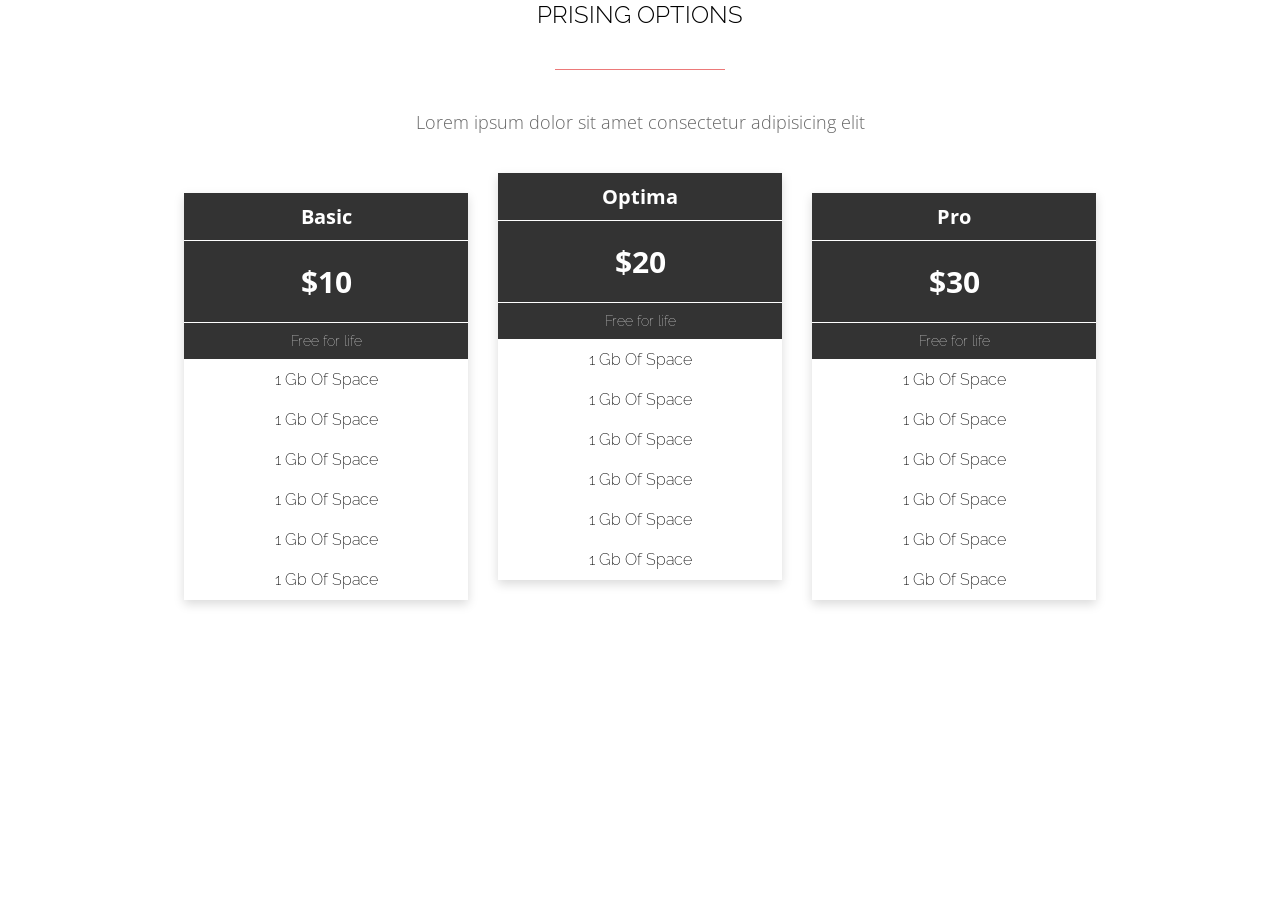
==== commit 9baf56d4: "ready to code review" ====
--- a/index.html
+++ b/index.html
@@ -30,8 +30,8 @@
                     </ul>
                 </div>
                 <div class="card_2">
-                    <h4 class="card__title">Basic</h4>
-                    <h3 class="card__price">$10</h3>
+                    <h4 class="card__title">Optima</h4>
+                    <h3 class="card__price">$20</h3>
                     <h5 class="card__subtext">Free for life</h5>
                     <ul class="tab__list">
                         <li>1 Gb Of Space</li>
@@ -43,8 +43,8 @@
                     </ul>
                 </div>
                 <div class="card_3">
-                    <h4 class="card__title">Basic</h4>
-                    <h3 class="card__price">$10</h3>
+                    <h4 class="card__title">Pro</h4>
+                    <h3 class="card__price">$30</h3>
                     <h5 class="card__subtext">Free for life</h5>
                     <ul class="tab__list">
                         <li>1 Gb Of Space</li>
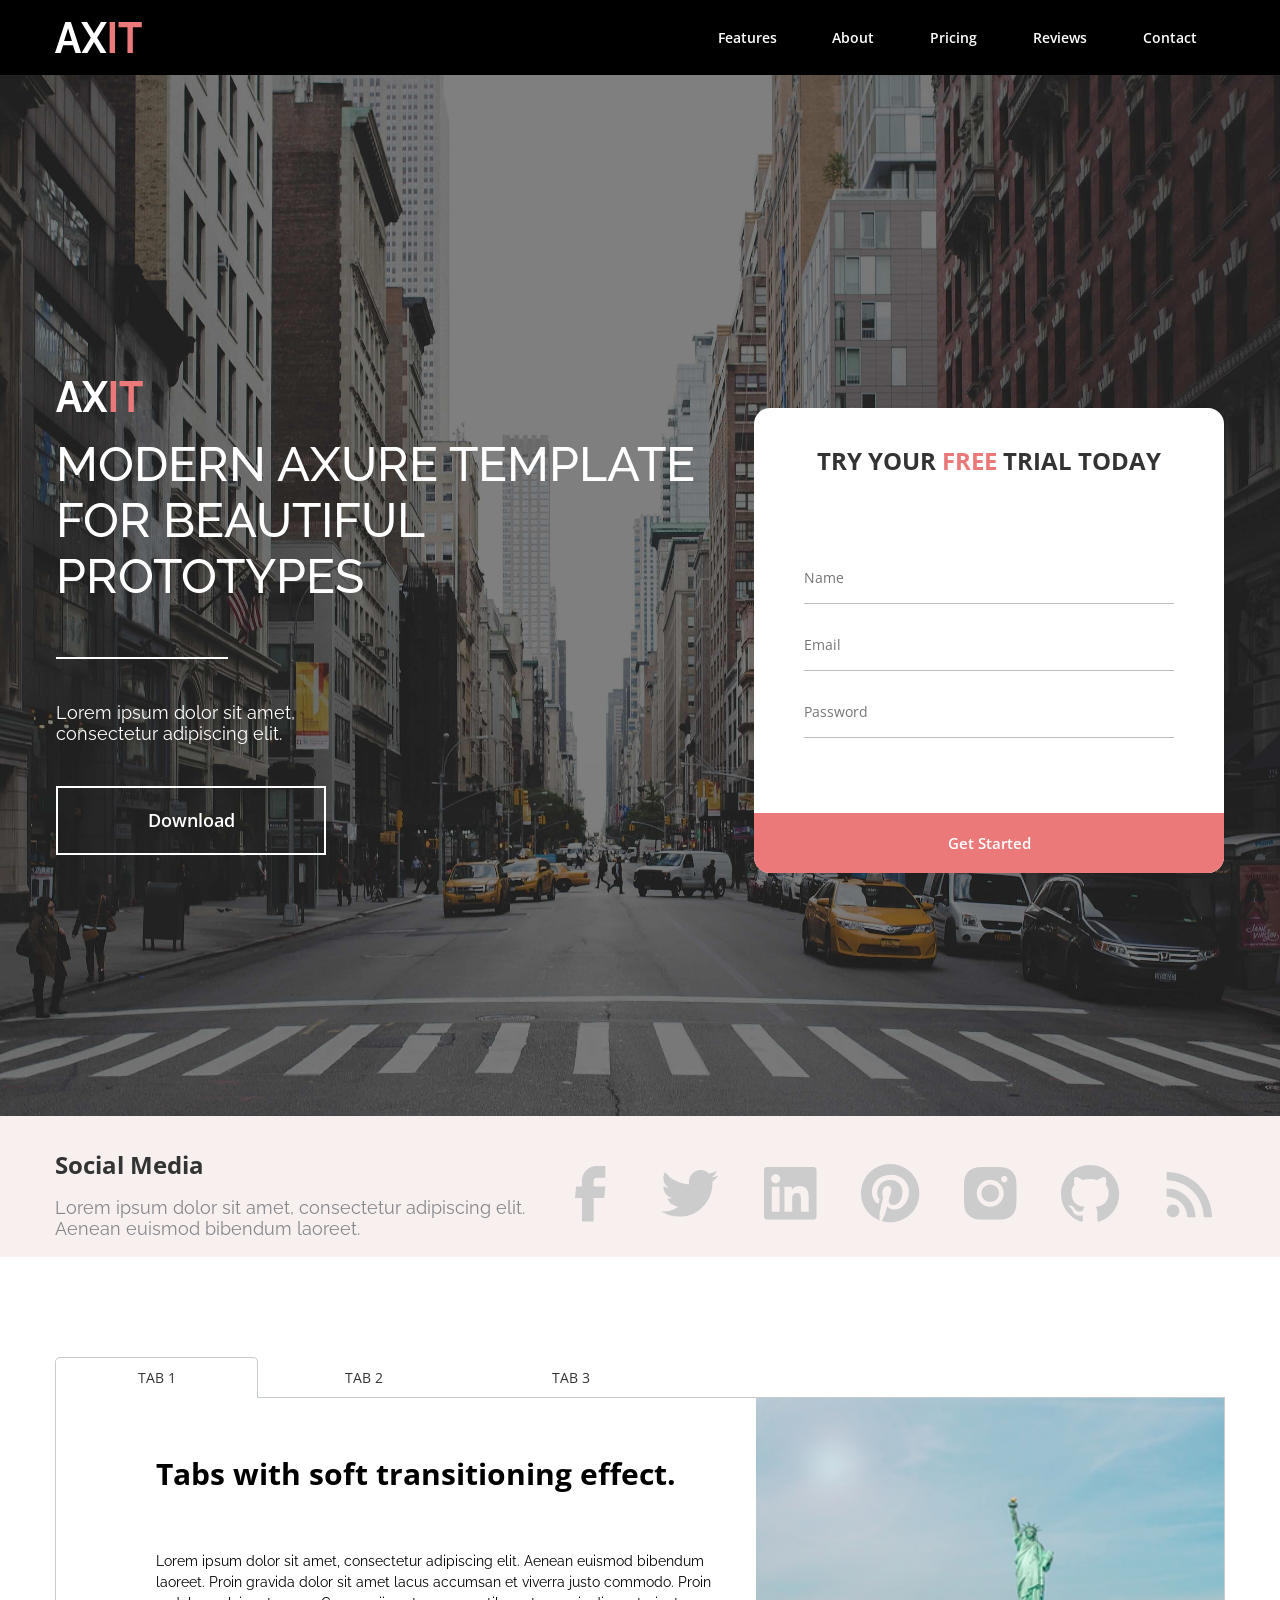
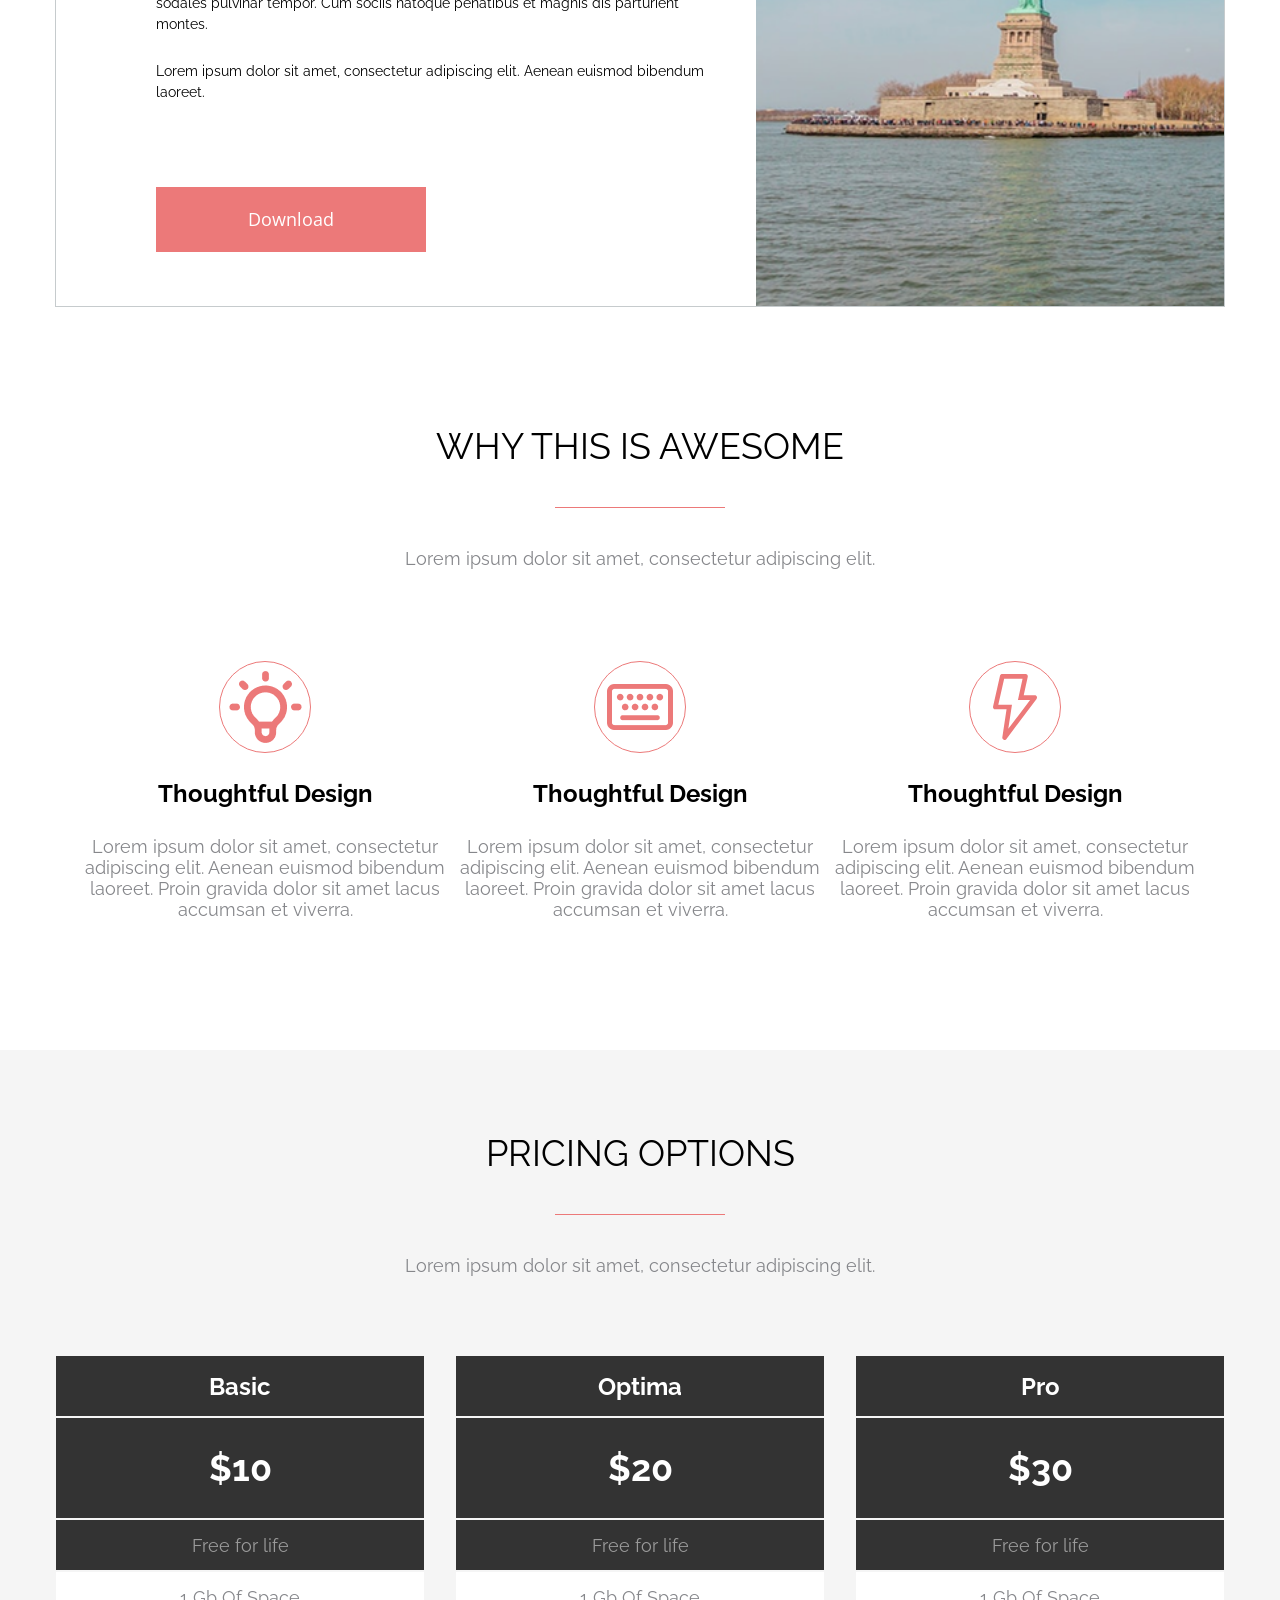
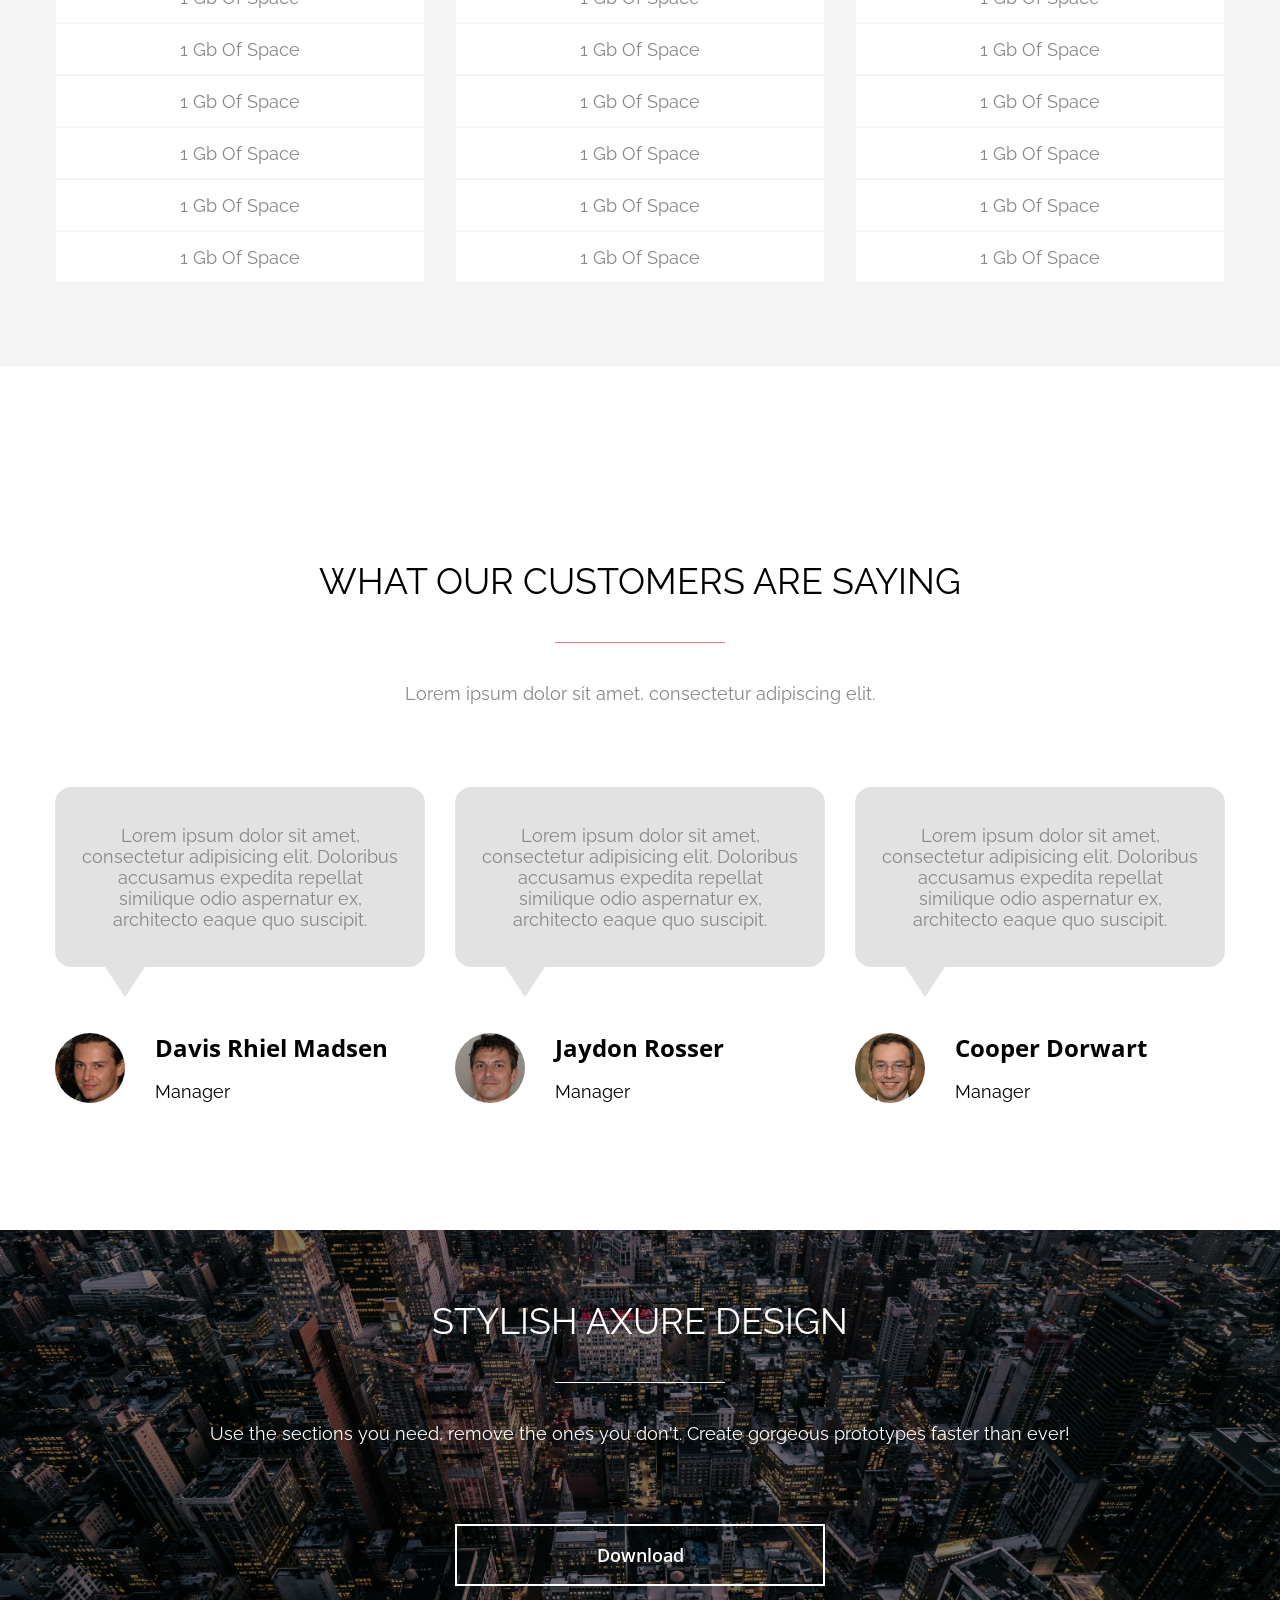
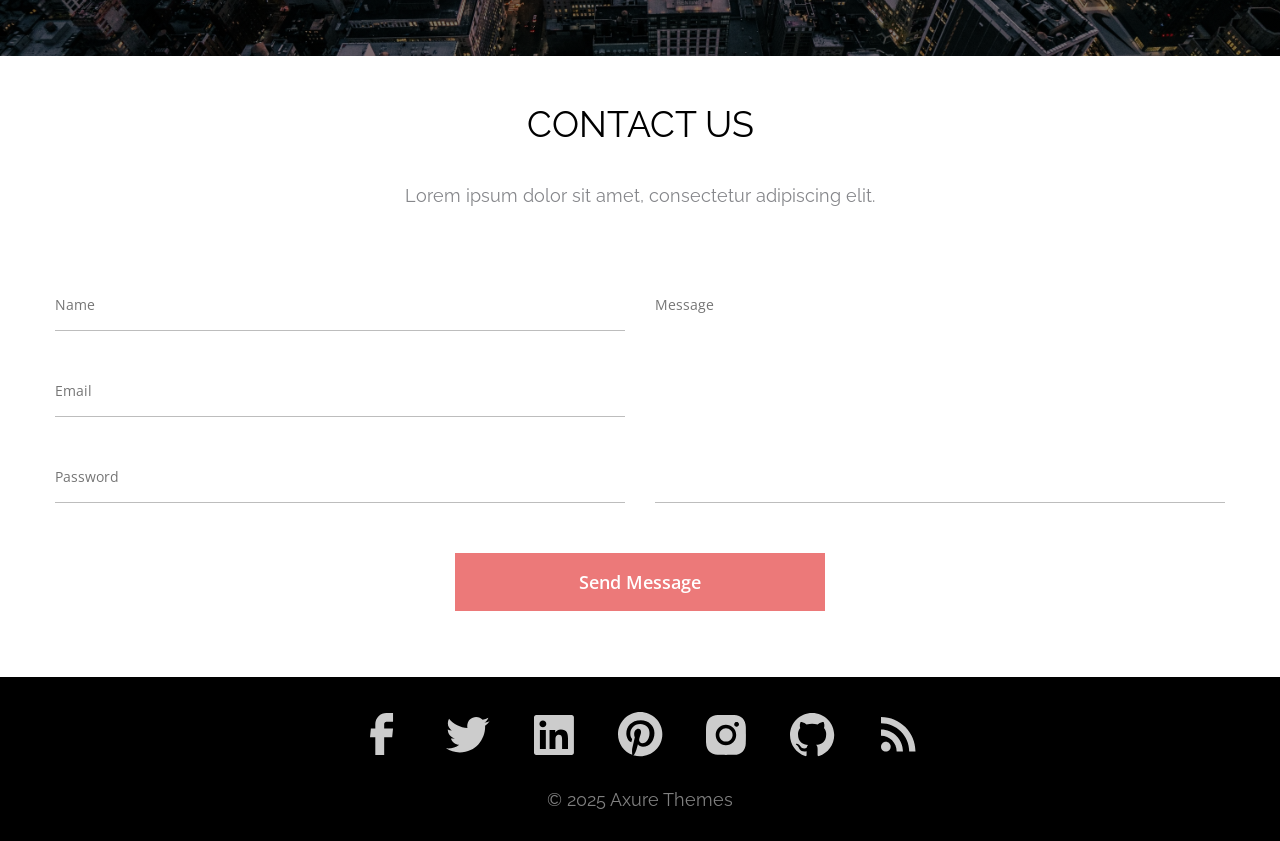
==== commit ba182d76: "Merge 28b748d4a85598aaa92906d85ff8164b0ed41acd into 7094d242535f91e201a518f107c6ee11aa47bb8f" ====
--- a/index.html
+++ b/index.html
@@ -1,62 +1,365 @@
 <!DOCTYPE html>
-<html lang="en">
+<html lang="en">    
 <head>
     <meta charset="UTF-8">
     <meta name="viewport" content="width=device-width, initial-scale=1.0">
-    <title>Document</title>
-    <link rel="stylesheet" href="styles/style.css">
+    <link rel="stylesheet" href="style/styles.css">
+    <title>Axit project</title>
     <link rel="preconnect" href="https://fonts.googleapis.com">
     <link rel="preconnect" href="https://fonts.gstatic.com" crossorigin>
     <link href="https://fonts.googleapis.com/css2?family=Open+Sans:ital,wght@0,300..800;1,300..800&family=Raleway:ital,wght@0,100..900;1,100..900&display=swap" rel="stylesheet">
 </head>
 <body>
-    <section class="container">
-        <h1 class="title">PRISING OPTIONS</h1>
-        <div class="line"></div>
-        <p class="paragraph">Lorem ipsum dolor sit amet consectetur adipisicing elit</p>
-        <div class="cards__container">
-            
-                <div class="card_1">
-                    <h4 class="card__title">Basic</h4>
-                    <h3 class="card__price">$10</h3>
-                    <h5 class="card__subtext">Free for life</h5>
-                    <ul class="tab__list">
-                        <li>1 Gb Of Space</li>
-                        <li>1 Gb Of Space</li>
-                        <li>1 Gb Of Space</li>
-                        <li>1 Gb Of Space</li>
-                        <li>1 Gb Of Space</li>
-                        <li>1 Gb Of Space</li>
-                    </ul>
-                </div>
-                <div class="card_2">
-                    <h4 class="card__title">Optima</h4>
-                    <h3 class="card__price">$20</h3>
-                    <h5 class="card__subtext">Free for life</h5>
-                    <ul class="tab__list">
-                        <li>1 Gb Of Space</li>
-                        <li>1 Gb Of Space</li>
-                        <li>1 Gb Of Space</li>
-                        <li>1 Gb Of Space</li>
-                        <li>1 Gb Of Space</li>
-                        <li>1 Gb Of Space</li>
-                    </ul>
-                </div>
-                <div class="card_3">
-                    <h4 class="card__title">Pro</h4>
-                    <h3 class="card__price">$30</h3>
-                    <h5 class="card__subtext">Free for life</h5>
-                    <ul class="tab__list">
-                        <li>1 Gb Of Space</li>
-                        <li>1 Gb Of Space</li>
-                        <li>1 Gb Of Space</li>
-                        <li>1 Gb Of Space</li>
-                        <li>1 Gb Of Space</li>
-                        <li>1 Gb Of Space</li>
-                    </ul>
-                </div>
-            
+  <header class="header">
+    <div class="container container--header">
+    <div class="header__logo">
+     <svg class="logo__svg" width="87" height="31" viewBox="0 0 87 31" fill="none" xmlns="http://www.w3.org/2000/svg">
+        <path d="M10.3163 0H15.8289L26.1059 31H20.5146L17.9158 23.2718H8.1507L5.5913 31H0L10.3163 0ZM16.9314 19.0366L13.0726 6.24366L9.05633 19.0366H16.9314Z" fill="white"/>
+        <path d="M32.086 0L39.016 11.4394L45.9067 0H51.813L42.1267 15.7183L51.498 31H45.5917L39.016 19.9972L32.401 31H26.4553L35.8266 15.7183L26.1403 0H32.086Z" fill="white"/>
+        <path d="M54.6277 31V0H60.0615V31H54.6277Z" fill="#EC7979"/>
+        <path d="M86.8026 5.2831H77.8644V31H72.4699V5.2831H63.5317V0H86.8026V5.2831Z" fill="#EC7979"/>
+     </svg>
+    </div>
+  <div class="header__menu">
+    <ul class="header__list">
+      <li class="header__item">
+        <a class ="header__link" href="#features">Features</a>
+      </li>
+      <li class="header__item">
+        <a class ="header__link" href="#about">About</a>
+      </li>
+      <li class="header__item">
+        <a class ="header__link" href="#pricing">Pricing</a>
+      </li>
+      <li class="header__item">
+        <a class ="header__link" href="#reviews">Reviews</a>
+      </li>
+      <li class="header__item">
+        <a class ="header__link" href="#contact">Contact</a>
+      </li>
+      </ul>
+  </div>
+  </div>
+  </header>
+  <section class="hero">
+           <div class="hero__text">
+            <div class="hero__logo">
+              <svg width="87" height="31" viewBox="0 0 87 31" fill="none" xmlns="http://www.w3.org/2000/svg">
+                 <path d="M10.3163 0H15.8289L26.1059 31H20.5146L17.9158 23.2718H8.1507L5.5913 31H0L10.3163 0ZM16.9314 19.0366L13.0726 6.24366L9.05633 19.0366H16.9314Z" fill="white"/>
+                 <path d="M32.086 0L39.016 11.4394L45.9067 0H51.813L42.1267 15.7183L51.498 31H45.5917L39.016 19.9972L32.401 31H26.4553L35.8266 15.7183L26.1403 0H32.086Z" fill="white"/>
+                 <path d="M54.6277 31V0H60.0615V31H54.6277Z" fill="#EC7979"/>
+                 <path d="M86.8026 5.2831H77.8644V31H72.4699V5.2831H63.5317V0H86.8026V5.2831Z" fill="#EC7979"/>
+              </svg>   
+            </div>
+            <h1 class="hero__title">MODERN AXURE TEMPLATE FOR BEAUTIFUL PROTOTYPES</h1>
+            <p class="hero__description">Lorem ipsum dolor sit amet, consectetur adipiscing elit.</p> 
+            <button class="hero__btn">Download</button>
+           </div>
+    <div class="hero__inputs">
+      <form class="hero__form" id="formHero">
+          <h3 class="hero__form-title">Try Your <span class="hero__title-highlight">FREE</span> Trial Today</h3>
+          <div class="hero__form-group">
+              <input class="hero__input" type="text" name="name" placeholder="Name">
+              <input class="hero__input" type="email" name="email" placeholder="Email">
+              <input class="hero__input" type="password" name="password" placeholder="Password">
+          </div>      
+      </form>
+      <button class="hero__form-btn" form="formHero">Get Started</button>
+    </div>
+    </section> 
+    <section class="social-media">
+      <div class="container container--social-media">
+       <div class="social-media__text">
+         <h2 class="social-media__title">Social Media</h2>
+         <p class="social-media__description">Lorem ipsum dolor sit amet, consectetur adipiscing elit. 
+Aenean euismod bibendum laoreet.</p>
+       </div>
+          <ul class="social-media__list">
+             <li class="social-media__item">
+              <a class="social-media__link" href="#">
+               <svg width="31" height="56" viewBox="0 0 31 56" fill="none" xmlns="http://www.w3.org/2000/svg">
+                 <path d="M6.98833 55.4167H18.655V32.0542H29.1667L30.3217 20.4458H18.655V14.5833C18.655 13.8098 18.9623 13.0679 19.5093 12.5209C20.0563 11.974 20.7981 11.6667 21.5717 11.6667H30.3217V0H21.5717C17.7039 0 13.9946 1.53645 11.2597 4.27136C8.52479 7.00626 6.98833 10.7156 6.98833 14.5833V20.4458H1.155L0 32.0542H6.98833V55.4167Z" fill="#CCCCCC"/>
+               </svg>
+               </a>
+             </li>
+             <li class="social-media__item">
+              <a class="social-media__link" href="#">
+               <svg width="58" height="47" viewBox="0 0 58 47" fill="none" xmlns="http://www.w3.org/2000/svg">
+                 <path d="M51.4296 11.6025C51.4675 12.1129 51.4675 12.6204 51.4675 13.1279C51.4675 28.6592 39.6462 46.5558 18.0425 46.5558C11.3867 46.5558 5.20333 44.6279 0 41.2796C0.945 41.3875 1.855 41.4254 2.83792 41.4254C8.12581 41.4382 13.264 39.67 17.4242 36.4058C14.9725 36.3615 12.5958 35.5526 10.6261 34.0921C8.65637 32.6317 7.19187 30.5926 6.43708 28.2596C7.16333 28.3675 7.8925 28.4404 8.65667 28.4404C9.70958 28.4404 10.7683 28.2946 11.7512 28.0408C9.09055 27.5036 6.69805 26.0614 4.98055 23.9595C3.26306 21.8576 2.3266 19.2256 2.33042 16.5113V16.3654C3.89667 17.2375 5.71375 17.7829 7.63875 17.8558C6.02609 16.7842 4.70377 15.3301 3.78974 13.6231C2.87572 11.9162 2.39841 10.0096 2.40042 8.07334C2.40042 5.89167 2.98083 3.89083 3.99875 2.14667C6.95082 5.77798 10.6327 8.74872 14.806 10.8665C18.9792 12.9843 23.5508 14.2019 28.2246 14.4404C28.0437 13.5654 27.9329 12.6583 27.9329 11.7483C27.9321 10.2053 28.2355 8.67725 28.8256 7.25153C29.4158 5.82581 30.2811 4.53039 31.3722 3.4393C32.4633 2.34821 33.7587 1.48287 35.1844 0.892729C36.6102 0.302591 38.1382 -0.000765273 39.6812 1.44977e-06C43.0646 1.44977e-06 46.1183 1.4175 48.265 3.71C50.8952 3.20138 53.4174 2.24123 55.72 0.872084C54.8433 3.58696 53.0068 5.88905 50.5546 7.34708C52.8873 7.08102 55.1671 6.46757 57.3183 5.52708C55.7116 7.86946 53.7207 9.92351 51.4296 11.6025Z" fill="#CCCCCC"/>
+               </svg>
+              </a>
+             </li>
+             <li class="social-media__item">
+              <a class="social-media__link" href="#">
+              <svg width="53" height="53" viewBox="0 0 53 53" fill="none" xmlns="http://www.w3.org/2000/svg">
+               <path d="M49.5833 0H2.91667C2.14312 0 1.40125 0.307291 0.854272 0.854272C0.307291 1.40125 0 2.14312 0 2.91667V49.5833C0 50.3569 0.307291 51.0988 0.854272 51.6457C1.40125 52.1927 2.14312 52.5 2.91667 52.5H49.5833C50.3569 52.5 51.0988 52.1927 51.6457 51.6457C52.1927 51.0988 52.5 50.3569 52.5 49.5833V2.91667C52.5 2.14312 52.1927 1.40125 51.6457 0.854272C51.0988 0.307291 50.3569 0 49.5833 0ZM15.5721 44.7329H7.77875V19.6787H15.5721V44.7329ZM11.6754 16.2575C10.478 16.2575 9.32956 15.7818 8.48283 14.9351C7.6361 14.0884 7.16042 12.94 7.16042 11.7425C7.16042 10.545 7.6361 9.39664 8.48283 8.54991C9.32956 7.70319 10.478 7.2275 11.6754 7.2275C12.8729 7.2275 14.0213 7.70319 14.868 8.54991C15.7147 9.39664 16.1904 10.545 16.1904 11.7425C16.1904 12.94 15.7147 14.0884 14.868 14.9351C14.0213 15.7818 12.8729 16.2575 11.6754 16.2575ZM44.7358 44.7329H36.9512V32.55C36.9512 29.645 36.8988 25.9088 32.9029 25.9088C28.8488 25.9088 28.2333 29.0763 28.2333 32.3458V44.7358H20.4546V19.6817H27.9213V23.1058H28.0292C29.0646 21.1371 31.6079 19.0604 35.3908 19.0604C43.2775 19.0604 44.7329 24.2463 44.7329 30.9954V44.7329H44.7358Z" fill="#CCCCCC"/>
+              </svg>
+              </a>
+             </li>
+             <li class="social-media__item">
+              <a class="social-media__link" href="#">
+              <svg width="59" height="59" viewBox="0 0 59 59" fill="none" xmlns="http://www.w3.org/2000/svg">
+               <path d="M20.5333 56.9917C23.3333 57.8375 26.1625 58.3333 29.1667 58.3333C36.9022 58.3333 44.3208 55.2604 49.7906 49.7906C55.2604 44.3208 58.3333 36.9022 58.3333 29.1667C58.3333 25.3364 57.5789 21.5437 56.1132 18.0051C54.6474 14.4664 52.499 11.2511 49.7906 8.54272C47.0822 5.83434 43.8669 3.68594 40.3283 2.22018C36.7896 0.754418 32.9969 0 29.1667 0C25.3364 0 21.5437 0.754418 18.0051 2.22018C14.4664 3.68594 11.2511 5.83434 8.54272 8.54272C3.07291 14.0125 0 21.4312 0 29.1667C0 41.5625 7.7875 52.2083 18.7833 56.4083C18.5208 54.1333 18.2583 50.3708 18.7833 47.775L22.1375 33.3667C22.1375 33.3667 21.2917 31.675 21.2917 28.9917C21.2917 24.9667 23.8 21.9625 26.6583 21.9625C29.1667 21.9625 30.3333 23.8 30.3333 26.1625C30.3333 28.6708 28.6708 32.2583 27.825 35.7C27.3292 38.5583 29.3417 41.0667 32.2583 41.0667C37.45 41.0667 41.475 35.525 41.475 27.7083C41.475 20.7083 36.4583 15.925 29.2542 15.925C21.0292 15.925 16.1875 22.05 16.1875 28.4958C16.1875 31.0042 17.0042 33.5417 18.3458 35.2042C18.6083 35.3792 18.6083 35.6125 18.5208 36.05L17.675 39.2292C17.675 39.725 17.3542 39.9 16.8583 39.55C13.125 37.9167 10.9667 32.6083 10.9667 28.3208C10.9667 19.1042 17.5 10.7333 30.1 10.7333C40.1333 10.7333 47.95 17.9375 47.95 27.5042C47.95 37.5375 41.7375 45.5875 32.8417 45.5875C30.0125 45.5875 27.2417 44.0708 26.25 42.2917L24.2958 49.2042C23.625 51.7125 21.7875 55.0667 20.5333 57.0792V56.9917Z" fill="#CCCCCC"/>
+              </svg>
+              </a>
+             </li>
+             <li class="social-media__item">
+              <a class="social-media__link" href="#">
+              <svg width="53" height="53" viewBox="0 0 53 53" fill="none" xmlns="http://www.w3.org/2000/svg">
+               <path d="M52.3542 15.5283C52.3247 13.3193 51.9112 11.1323 51.1321 9.065C50.4564 7.32128 49.4245 5.73766 48.1022 4.41534C46.7798 3.09302 45.1962 2.06106 43.4525 1.38542C41.4118 0.619375 39.2559 0.205162 37.0767 0.160417C34.2708 0.0350002 33.3812 0 26.2587 0C19.1362 0 18.2233 1.95578e-07 15.4379 0.160417C13.2596 0.205491 11.1048 0.619699 9.065 1.38542C7.321 2.06059 5.73714 3.09238 4.41476 4.41476C3.09238 5.73714 2.06059 7.321 1.38542 9.065C0.61784 11.1041 0.204526 13.2595 0.163333 15.4379C0.0379166 18.2467 0 19.1363 0 26.2588C0 33.3813 -2.17309e-08 34.2913 0.163333 37.0796C0.207083 39.2613 0.618333 41.4138 1.38542 43.4583C2.06173 45.2018 3.09428 46.785 4.4171 48.1068C5.73993 49.4287 7.32394 50.46 9.06792 51.135C11.1021 51.9318 13.2573 52.3757 15.4408 52.4475C18.2496 52.5729 19.1392 52.6108 26.2617 52.6108C33.3842 52.6108 34.2971 52.6108 37.0825 52.4475C39.2617 52.4046 41.4177 51.9913 43.4583 51.2254C45.2016 50.549 46.7848 49.5168 48.107 48.1945C49.4293 46.8723 50.4615 45.2891 51.1379 43.5458C51.905 41.5042 52.3162 39.3517 52.36 37.1671C52.4854 34.3613 52.5233 33.4717 52.5233 26.3463C52.5175 19.2238 52.5175 18.3196 52.3542 15.5283ZM26.2413 39.7279C18.7921 39.7279 12.7575 33.6933 12.7575 26.2442C12.7575 18.795 18.7921 12.7604 26.2413 12.7604C29.8174 12.7604 33.247 14.181 35.7757 16.7097C38.3044 19.2384 39.725 22.6681 39.725 26.2442C39.725 29.8203 38.3044 33.2499 35.7757 35.7786C33.247 38.3073 29.8174 39.7279 26.2413 39.7279ZM40.2617 15.4058C39.8487 15.4062 39.4396 15.3252 39.058 15.1673C38.6763 15.0094 38.3296 14.7778 38.0376 14.4858C37.7455 14.1937 37.5139 13.847 37.3561 13.4653C37.1982 13.0837 37.1171 12.6747 37.1175 12.2617C37.1175 11.849 37.1988 11.4403 37.3567 11.059C37.5147 10.6777 37.7462 10.3313 38.038 10.0394C38.3298 9.74761 38.6763 9.51612 39.0575 9.35818C39.4388 9.20025 39.8475 9.11896 40.2602 9.11896C40.6729 9.11896 41.0816 9.20025 41.4629 9.35818C41.8442 9.51612 42.1906 9.74761 42.4824 10.0394C42.7743 10.3313 43.0058 10.6777 43.1637 11.059C43.3216 11.4403 43.4029 11.849 43.4029 12.2617C43.4029 14 41.9971 15.4058 40.2617 15.4058Z" fill="#CCCCCC"/>
+               <path d="M26.2414 35.003C31.0787 35.003 35.0002 31.0815 35.0002 26.2442C35.0002 21.4069 31.0787 17.4855 26.2414 17.4855C21.4041 17.4855 17.4827 21.4069 17.4827 26.2442C17.4827 31.0815 21.4041 35.003 26.2414 35.003Z" fill="#CCCCCC"/>
+              </svg>
+              </a>
+             </li>
+             <li class="social-media__item">
+              <a class="social-media__link" href="#">
+              <svg width="59" height="57" viewBox="0 0 59 57" fill="none" xmlns="http://www.w3.org/2000/svg">
+                <path fill-rule="evenodd" clip-rule="evenodd" d="M29.0908 0C13.0229 0 0 13.0229 0 29.0908C0 41.9417 8.33292 52.8471 19.8946 56.6971C21.35 56.9596 21.875 56.0642 21.875 55.2942C21.875 54.6029 21.8517 52.7712 21.8429 50.3475C13.7492 52.1033 12.04 46.445 12.04 46.445C10.7217 43.085 8.81125 42.1896 8.81125 42.1896C6.17167 40.3842 9.0125 40.425 9.0125 40.425C11.935 40.6292 13.4663 43.4233 13.4663 43.4233C16.0621 47.8683 20.2796 46.585 21.9304 45.8412C22.1958 43.96 22.9542 42.6767 23.7825 41.9504C17.325 41.2183 10.535 38.7217 10.535 27.5713C10.535 24.4008 11.6696 21.7992 13.5217 19.7692C13.2271 19.0312 12.2208 16.0708 13.8104 12.0692C13.8104 12.0692 16.2517 11.2846 21.8079 15.0471C24.1809 14.4015 26.6287 14.072 29.0879 14.0671C31.5472 14.0711 33.9951 14.4006 36.3679 15.0471C41.9271 11.2817 44.3654 12.0692 44.3654 12.0692C45.955 16.0708 44.9575 19.0312 44.6542 19.7692C46.5208 21.7992 47.6408 24.3979 47.6408 27.5713C47.6408 38.7508 40.845 41.2067 34.3642 41.9271C35.3996 42.8254 36.3329 44.5988 36.3329 47.3113C36.3329 51.2021 36.2979 54.3404 36.2979 55.2942C36.2979 56.0729 36.8171 56.9771 38.3017 56.6913C49.8575 52.8354 58.1817 41.9388 58.1817 29.0908C58.1817 13.0229 45.1588 0 29.0908 0Z" fill="#CCCCCC"/>
+              </svg>
+              </a>
+             </li>
+              <li class="social-media__item">
+               <a class="social-media__link" href="#">
+               <svg width="70" height="70" viewBox="0 0 70 70" fill="none" xmlns="http://www.w3.org/2000/svg">
+                <path d="M18.0251 58.3334C21.5367 58.3334 24.3834 55.4866 24.3834 51.975C24.3834 48.4634 21.5367 45.6167 18.0251 45.6167C14.5135 45.6167 11.6667 48.4634 11.6667 51.975C11.6667 55.4866 14.5135 58.3334 18.0251 58.3334Z" fill="#CCCCCC"/>
+                <path d="M11.6667 12.9498V21.204C32.1709 21.204 48.7959 37.829 48.7959 58.3332H57.0501C57.0501 33.279 36.7209 12.9498 11.6667 12.9498ZM11.6667 29.4582V37.7123C23.0417 37.7123 32.2876 46.9582 32.2876 58.3332H40.5417C40.5417 42.379 27.6209 29.4582 11.6667 29.4582Z" fill="#CCCCCC"/>
+               </svg>
+               </a> 
+             </li>
+          </ul>
+      </div>
+    </section>
+    <section class="tabs" id="features">
+        <div class="container">
+            <div class="tabs__navigation">
+              <a class="tabs__link" href="#">Tab 1</a>
+              <a class="tabs__link" href="#">Tab 2</a>
+              <a class="tabs__link" href="#">Tab 3</a>
+            </div>
+            <div class="tab">
+              <div class="tab__wrapper-text">
+                <h3 class="tab__title">Tabs with soft transitioning effect.</h3>
+                <p class="tab__text">Lorem ipsum dolor sit amet, consectetur adipiscing elit. Aenean euismod 
+bibendum laoreet. Proin gravida dolor sit amet lacus accumsan et viverra 
+justo commodo. Proin sodales pulvinar tempor. Cum sociis natoque 
+penatibus et magnis dis parturient montes.</p> 
+                <p class="tab__text">Lorem ipsum dolor sit amet, consectetur adipiscing elit. Aenean euismod bibendum laoreet.</p>
+                <button class="tab__btn">Download</button>
+              </div>
+              <div class="tab__wrapper-image">
+                <img class="tab__image" src="images/img.png" alt="image">
+              </div>
+            </div>
+        </div>    
+      </section>
+ <section class="about" id="about">
+        <div class="container">
+            <h2 class="section-title">WHY THIS IS AWESOME</h2>
+            <div class="section-line"></div>
+            <p class="section-text">Lorem ipsum dolor sit amet, consectetur adipiscing elit.</p> 
+            <div class="about__box">
+                <div class="about__box-item">
+                    <div class="about__box-wrapper-icon">
+                      <img class="about__box-icon" src="images/image1.png" alt="Thoughtful design Image">
+                    </div>
+                    <h3 class="about__box-title">Thoughtful Design</h3>
+                    <p class="about__box-text">Lorem ipsum dolor sit amet, consectetur adipiscing  elit. Aenean euismod bibendum laoreet. Proin gravida  dolor sit amet lacus accumsan et viverra.</p>
+                </div>
+                <div class="about__box-item">
+                    <div class="about__box-wrapper-icon">
+                      <img class="about__box-icon" src="images/image2.png" alt="Thoughtful design Image">
+                    </div>
+                    <h3 class="about__box-title">Thoughtful Design</h3>
+                    <p class="about__box-text">Lorem ipsum dolor sit amet, consectetur adipiscing  elit. Aenean euismod bibendum laoreet. Proin gravida  dolor sit amet lacus accumsan et viverra.</p>
+                </div>
+                <div class="about__box-item">
+                    <div class="about__box-wrapper-icon">
+                      <img class="about__box-icon" src="images/image3.svg" alt="Thoughtful design Image">
+                    </div>
+                    <h3 class="about__box-title">Thoughtful Design</h3>
+                    <p class="about__box-text">Lorem ipsum dolor sit amet, consectetur adipiscing  elit. Aenean euismod bibendum laoreet. Proin gravida  dolor sit amet lacus accumsan et viverra.</p>
+                </div>
+            </div>
         </div>
-    </section>
+ </section> 
+ <section class="pricing" id="pricing">
+        <div class="container">
+            <h2 class="section-title">PRICING OPTIONS</h2>
+            <div class="section-line"></div>
+            <p class="section-text">Lorem ipsum dolor sit amet, consectetur adipiscing elit.</p> 
+            <div class="pricing__cards">
+              <div class="pricing__card">
+                <div class="pricing__card-header">
+                   <h3 class="pricing__card-title">Basic</h3>
+                   <p class="pricing__card-price">$10</p>
+                   <p class="pricing__card-subtitle">Free for life</p>
+                </div>
+                <ul class="pricing__card-list">
+                  <li class="pricing__card-item">1 gb of space</li>
+                  <li class="pricing__card-item">1 gb of space</li>
+                  <li class="pricing__card-item">1 gb of space</li>
+                  <li class="pricing__card-item">1 gb of space</li>
+                  <li class="pricing__card-item">1 gb of space</li>
+                  <li class="pricing__card-item">1 gb of space</li>
+                </ul>
+              </div>
+               <div class="pricing__card">
+                <div class="pricing__card-header">
+                  <h3 class="pricing__card-title">Optima</h3>
+                  <p class="pricing__card-price">$20</p>
+                  <p class="pricing__card-subtitle">Free for life</p>
+                </div>
+               <ul class="pricing__card-list">
+                  <li class="pricing__card-item">1 gb of space</li>
+                  <li class="pricing__card-item">1 gb of space</li>
+                  <li class="pricing__card-item">1 gb of space</li>
+                  <li class="pricing__card-item">1 gb of space</li>
+                  <li class="pricing__card-item">1 gb of space</li>
+                  <li class="pricing__card-item">1 gb of space</li>
+                </ul>
+              </div>
+               <div class="pricing__card">
+                <div class="pricing__card-header">
+                   <h3 class="pricing__card-title">Pro</h3>
+                   <p class="pricing__card-price">$30</p>
+                   <p class="pricing__card-subtitle">Free for life</p>
+                </div>
+               <ul class="pricing__card-list">
+                  <li class="pricing__card-item">1 gb of space</li>
+                  <li class="pricing__card-item">1 gb of space</li>
+                  <li class="pricing__card-item">1 gb of space</li>
+                  <li class="pricing__card-item">1 gb of space</li>
+                  <li class="pricing__card-item">1 gb of space</li>
+                  <li class="pricing__card-item">1 gb of space</li>
+               </ul>
+              </div>
+            </div> 
+        </div>
+ </section> 
+ <section class="reviews" id="reviews">
+        <div class="container">
+            <h2 class="section-title">What our customers are saying</h2>
+            <div class="section-line"></div>
+            <p class="section-text">Lorem ipsum dolor sit amet, consectetur adipiscing elit.</p> 
+            <div class="reviews__comments">
+              <div class="reviews__comment">
+                <p class="reviews__comment-text">Lorem ipsum dolor sit amet, consectetur adipisicing elit. Doloribus accusamus expedita repellat similique odio aspernatur ex, architecto eaque quo suscipit.</p>
+                <div class="reviews__comment-author">
+                  <div class="reviews__wrapper-image">
+                    <img class="reviews__image" src="images/comment_img1.png" alt="Author image">
+                  </div>
+                  <div class="reviews__author-text">
+                    <p class="reviews__author-name">Davis Rhiel Madsen</p>
+                    <p class="reviews__author-job">Manager</p> 
+                  </div>
+                </div>
+            </div>
+         <div class="reviews__comment">
+                <p class="reviews__comment-text">Lorem ipsum dolor sit amet, consectetur adipisicing elit. Doloribus accusamus expedita repellat similique odio aspernatur ex, architecto eaque quo suscipit.</p>
+                <div class="reviews__comment-author">
+                  <div class="reviews__wrapper-image">
+                    <img class="reviews__image" src="images/comment_img2.png" alt="Author image">
+                  </div>
+                  <div class="reviews__author-text">
+                    <p class="reviews__author-name">Jaydon Rosser</p>
+                    <p class="reviews__author-job">Manager</p> 
+                  </div>
+                </div>
+            </div>
+            <div class="reviews__comment">
+              <p class="reviews__comment-text">Lorem ipsum dolor sit amet, consectetur adipisicing elit. Doloribus accusamus expedita repellat similique odio aspernatur ex, architecto eaque quo suscipit.</p>
+              <div class="reviews__comment-author">
+                <div class="reviews__wrapper-image">
+                  <img class="reviews__image" src="images/comment_img3.png" alt="Author image">
+                </div>
+                <div class="reviews__author-text">
+                  <p class="reviews__author-name">Cooper Dorwart</p>
+                  <p class="reviews__author-job">Manager</p> 
+                </div>
+              </div>
+            </div>
+        </div>
+ </section>
+ <section class="design">
+    <div class="container">
+      <h2 class="section-title section-title--design">STYLISH AXURE DESIGN</h2>
+      <div class="section-line section-line--design"></div>
+      <p class="section-text section-text--design">Use the sections you need, remove the ones you don't.  Create gorgeous prototypes faster than ever!</p> 
+      <button class="design__btn">Download</button>
+ </section>
+ <section class="contact" id="contact">
+  <div class="container">
+    <h2 class="section-title">CONTACT US</h2>
+    <div class="sectionline"></div> 
+    <p class="section-text">Lorem ipsum dolor sit amet, consectetur adipiscing elit.</p> 
+    <form class="contact__form" id="formContact">
+          <div class="contact__inputs">
+              <input class="contact__input" type="text" name="name" placeholder="Name">
+              <input class="contact__input" type="email" name="email" placeholder="Email">
+              <input class="contact__input" type="password" name="password" placeholder="Password">
+          </div>
+          <textarea class="contact__textarea" name="message" id="name" placeholder="Message"></textarea>   
+    </form>
+    <button class="contact__btn" form="formContact">Send Message</button>
+  </div>
+ </section>
+ <footer class="footer">
+  <div class="container">
+     <ul class="footer__list">
+             <li class="footer__item">
+              <a class="footer__link" href="#">
+               <svg width="24" height="43" viewBox="0 0 24 43" fill="none" xmlns="http://www.w3.org/2000/svg">
+                 <path d="M5.31113 42.1167H14.1778V24.3612H22.1667L23.0445 15.5388H14.1778V11.0833C14.1778 10.4954 14.4113 9.93162 14.827 9.51591C15.2428 9.10021 15.8066 8.86667 16.3945 8.86667H23.0445V0H16.3945C13.455 0 10.6359 1.1677 8.55737 3.24623C6.47884 5.32476 5.31113 8.14385 5.31113 11.0833V15.5388H0.8778L0 24.3612H5.31113V42.1167Z" fill="#CCCCCC"/>
+               </svg>
+               </a>
+             </li>
+            <li class="footer__item">
+              <a class="footer__link" href="#">
+               <svg width="44" height="36" viewBox="0 0 44 36" fill="none" xmlns="http://www.w3.org/2000/svg">
+                <path d="M39.0865 8.8179C39.1153 9.20582 39.1153 9.59152 39.1153 9.97722C39.1153 21.781 30.1311 35.3824 13.7123 35.3824C8.65387 35.3824 3.95453 33.9172 0 31.3725C0.7182 31.4545 1.4098 31.4833 2.15682 31.4833C6.17562 31.493 10.0806 30.1492 13.2424 27.6684C11.3791 27.6347 9.57284 27.02 8.07584 25.91C6.57885 24.8001 5.46582 23.2504 4.89218 21.4773C5.44413 21.5593 5.9983 21.6147 6.57907 21.6147C7.37928 21.6147 8.18393 21.5039 8.93095 21.311C6.90882 20.9028 5.09052 19.8067 3.78522 18.2092C2.47993 16.6117 1.76822 14.6115 1.77112 12.5486V12.4377C2.96147 13.1005 4.34245 13.515 5.80545 13.5704C4.57983 12.756 3.57486 11.6509 2.8802 10.3536C2.18554 9.05632 1.82279 7.60728 1.82432 6.13573C1.82432 4.47767 2.26543 2.95703 3.03905 1.63147C5.28262 4.39126 8.08086 6.64903 11.2525 8.25854C14.4242 9.86806 17.8986 10.7934 21.4507 10.9747C21.3132 10.3097 21.229 9.62033 21.229 8.92873C21.2284 7.75603 21.459 6.59471 21.9075 5.51117C22.356 4.42762 23.0137 3.44309 23.8429 2.61387C24.6721 1.78464 25.6566 1.12698 26.7402 0.678474C27.8237 0.229969 28.985 -0.000581607 30.1577 1.10182e-06C32.7291 1.10182e-06 35.0499 1.0773 36.6814 2.8196C38.6803 2.43305 40.5972 1.70334 42.3472 0.662784C41.6809 2.72609 40.2852 4.47568 38.4215 5.58378C40.1943 5.38158 41.927 4.91535 43.5619 4.20058C42.3408 5.98079 40.8277 7.54187 39.0865 8.8179Z" fill="#CCCCCC"/>
+               </svg>
+               </a>
+             </li>
+             <li class="footer__item">
+              <a class="footer__link" href="#">
+               <svg width="40" height="40" viewBox="0 0 40 40" fill="none" xmlns="http://www.w3.org/2000/svg">
+                <path d="M37.6833 0H2.21667C1.62877 0 1.06495 0.233541 0.649246 0.649246C0.233541 1.06495 0 1.62877 0 2.21667V37.6833C0 38.2712 0.233541 38.835 0.649246 39.2508C1.06495 39.6665 1.62877 39.9 2.21667 39.9H37.6833C38.2712 39.9 38.835 39.6665 39.2508 39.2508C39.6665 38.835 39.9 38.2712 39.9 37.6833V2.21667C39.9 1.62877 39.6665 1.06495 39.2508 0.649246C38.835 0.233541 38.2712 0 37.6833 0ZM11.8348 33.997H5.91185V14.9558H11.8348V33.997ZM8.87332 12.3557C7.96325 12.3557 7.09046 11.9942 6.44695 11.3507C5.80344 10.7072 5.44192 9.83436 5.44192 8.9243C5.44192 8.01424 5.80344 7.14145 6.44695 6.49793C7.09046 5.85442 7.96325 5.4929 8.87332 5.4929C9.78338 5.4929 10.6562 5.85442 11.2997 6.49793C11.9432 7.14145 12.3047 8.01424 12.3047 8.9243C12.3047 9.83436 11.9432 10.7072 11.2997 11.3507C10.6562 11.9942 9.78338 12.3557 8.87332 12.3557ZM33.9992 33.997H28.0829V24.738C28.0829 22.5302 28.043 19.6906 25.0062 19.6906C21.925 19.6906 21.4573 22.0979 21.4573 24.5828V33.9992H15.5455V14.9581H21.2201V17.5604H21.3022C22.0891 16.0642 24.022 14.4859 26.897 14.4859C32.8909 14.4859 33.997 18.4271 33.997 23.5565V33.997H33.9992Z" fill="#CCCCCC"/>
+               </svg>
+              </a>
+             </li>
+             <li class="footer__item">
+              <a class="footer__link" href="#">
+                <svg width="45" height="45" viewBox="0 0 45 45" fill="none" xmlns="http://www.w3.org/2000/svg">
+                  <path d="M15.6053 43.3137C17.7333 43.9565 19.8835 44.3333 22.1667 44.3333C28.0456 44.3333 33.6838 41.9979 37.8409 37.8409C41.9979 33.6838 44.3333 28.0456 44.3333 22.1667C44.3333 19.2557 43.76 16.3732 42.646 13.6839C41.532 10.9945 39.8992 8.55083 37.8409 6.49247C35.7825 4.4341 33.3389 2.80132 30.6495 1.68734C27.9601 0.573358 25.0776 0 22.1667 0C19.2557 0 16.3732 0.573358 13.6839 1.68734C10.9945 2.80132 8.55083 4.4341 6.49247 6.49247C2.33541 10.6495 0 16.2877 0 22.1667C0 31.5875 5.9185 39.6783 14.2753 42.8703C14.0758 41.1413 13.8763 38.2818 14.2753 36.309L16.8245 25.3587C16.8245 25.3587 16.1817 24.073 16.1817 22.0337C16.1817 18.9747 18.088 16.6915 20.2603 16.6915C22.1667 16.6915 23.0533 18.088 23.0533 19.8835C23.0533 21.7898 21.7898 24.5163 21.147 27.132C20.7702 29.3043 22.2997 31.2107 24.5163 31.2107C28.462 31.2107 31.521 26.999 31.521 21.0583C31.521 15.7383 27.7083 12.103 22.2332 12.103C15.9822 12.103 12.3025 16.758 12.3025 21.6568C12.3025 23.5632 12.9232 25.4917 13.9428 26.7552C14.1423 26.8882 14.1423 27.0655 14.0758 27.398L13.433 29.8142C13.433 30.191 13.1892 30.324 12.8123 30.058C9.975 28.8167 8.33467 24.7823 8.33467 21.5238C8.33467 14.5192 13.3 8.15733 22.876 8.15733C30.5013 8.15733 36.442 13.6325 36.442 20.9032C36.442 28.5285 31.7205 34.6465 24.9597 34.6465C22.8095 34.6465 20.7037 33.4938 19.95 32.1417L18.4648 37.3952C17.955 39.3015 16.5585 41.8507 15.6053 43.3802V43.3137Z" fill="#CCCCCC"/>
+                </svg>
+               </a>
+             </li>
+             <li class="footer__item">
+              <a class="footer__link" href="#">
+               <svg width="40" height="40" viewBox="0 0 40 40" fill="none" xmlns="http://www.w3.org/2000/svg">
+                  <path d="M39.7892 11.8015C39.7668 10.1227 39.4525 8.46052 38.8604 6.8894C38.3469 5.56417 37.5626 4.36062 36.5576 3.35566C35.5527 2.35069 34.3491 1.56641 33.0239 1.05292C31.473 0.470725 29.8345 0.155923 28.1783 0.121917C26.0458 0.0266001 25.3698 0 19.9567 0C14.5436 0 13.8497 1.49012e-07 11.7328 0.121917C10.0773 0.156173 8.43962 0.470971 6.8894 1.05292C5.56396 1.56605 4.36023 2.35021 3.35522 3.35522C2.35021 4.36023 1.56605 5.56396 1.05292 6.8894C0.469559 8.43914 0.15544 10.0772 0.124133 11.7328C0.0288167 13.8675 0 14.5436 0 19.9567C0 25.3698 -1.49012e-08 26.0614 0.124133 28.1805C0.157383 29.8386 0.469933 31.4745 1.05292 33.0283C1.56691 34.3534 2.35165 35.5566 3.357 36.5612C4.36235 37.5658 5.56619 38.3496 6.89162 38.8626C8.43759 39.4682 10.0756 39.8055 11.735 39.8601C13.8697 39.9554 14.5458 39.9842 19.9589 39.9842C25.372 39.9842 26.0658 39.9842 28.1827 39.8601C29.8389 39.8275 31.4775 39.5134 33.0283 38.9313C34.3532 38.4172 35.5565 37.6327 36.5613 36.6278C37.5662 35.623 38.3507 34.4197 38.8648 33.0948C39.4478 31.5432 39.7603 29.9073 39.7936 28.247C39.8889 26.1146 39.9177 25.4385 39.9177 20.0231C39.9133 14.6101 39.9133 13.9229 39.7892 11.8015ZM19.9434 30.1932C14.282 30.1932 9.6957 25.6069 9.6957 19.9456C9.6957 14.2842 14.282 9.69792 19.9434 9.69792C22.6612 9.69792 25.2677 10.7776 27.1895 12.6994C29.1113 14.6212 30.191 17.2277 30.191 19.9456C30.191 22.6634 29.1113 25.2699 27.1895 27.1917C25.2677 29.1136 22.6612 30.1932 19.9434 30.1932ZM30.5989 11.7084C30.285 11.7087 29.9741 11.6471 29.6841 11.5271C29.394 11.4072 29.1305 11.2311 28.9085 11.0092C28.6866 10.7872 28.5106 10.5237 28.3906 10.2337C28.2706 9.94361 28.209 9.63275 28.2093 9.31887C28.2093 9.00521 28.2711 8.69463 28.3911 8.40484C28.5111 8.11506 28.6871 7.85176 28.9089 7.62997C29.1307 7.40818 29.394 7.23225 29.6837 7.11222C29.9735 6.99219 30.2841 6.93041 30.5978 6.93041C30.9114 6.93041 31.222 6.99219 31.5118 7.11222C31.8016 7.23225 32.0649 7.40818 32.2867 7.62997C32.5084 7.85176 32.6844 8.11506 32.8044 8.40484C32.9244 8.69463 32.9862 9.00521 32.9862 9.31887C32.9862 10.64 31.9178 11.7084 30.5989 11.7084Z" fill="#CCCCCC"/>
+                  <path d="M19.9435 26.6019C23.6199 26.6019 26.6002 23.6216 26.6002 19.9452C26.6002 16.2689 23.6199 13.2886 19.9435 13.2886C16.2671 13.2886 13.2869 16.2689 13.2869 19.9452C13.2869 23.6216 16.2671 26.6019 19.9435 26.6019Z" fill="#CCCCCC"/>
+               </svg>
+              </a>
+             </li>
+            <li class="footer__item">
+              <a class="footer__link" href="#">
+                <svg width="45" height="44" viewBox="0 0 45 44" fill="none" xmlns="http://www.w3.org/2000/svg">
+                 <path fill-rule="evenodd" clip-rule="evenodd" d="M22.109 0C9.89742 0 0 9.89742 0 22.109C0 31.8757 6.33302 40.1638 15.1199 43.0898C16.226 43.2893 16.625 42.6088 16.625 42.0236C16.625 41.4982 16.6073 40.1061 16.6006 38.2641C10.4494 39.5985 9.1504 35.2982 9.1504 35.2982C8.14847 32.7446 6.69655 32.0641 6.69655 32.0641C4.69047 30.692 6.8495 30.723 6.8495 30.723C9.0706 30.8782 10.2344 33.0017 10.2344 33.0017C12.2072 36.3799 15.4125 35.4046 16.6671 34.8393C16.8688 33.4096 17.4452 32.4343 18.0747 31.8823C13.167 31.3259 8.0066 29.4285 8.0066 20.9542C8.0066 18.5446 8.86889 16.5674 10.2765 15.0246C10.0526 14.4637 9.28784 12.2138 10.4959 9.17257C10.4959 9.17257 12.3513 8.57628 16.574 11.4358C18.3775 10.9452 20.2378 10.6947 22.1068 10.691C23.9759 10.694 25.8363 10.9445 27.6396 11.4358C31.8646 8.57407 33.7177 9.17257 33.7177 9.17257C34.9258 12.2138 34.1677 14.4637 33.9372 15.0246C35.3558 16.5674 36.207 18.5424 36.207 20.9542C36.207 29.4506 31.0422 31.3171 26.1168 31.8646C26.9037 32.5473 27.613 33.8951 27.613 35.9566C27.613 38.9136 27.5864 41.2987 27.5864 42.0236C27.5864 42.6154 27.981 43.3026 29.1093 43.0854C37.8917 40.1549 44.2181 31.8735 44.2181 22.109C44.2181 9.89742 34.3207 0 22.109 0Z" fill="#CCCCCC"/>
+                </svg>
+               </a>
+             </li>
+             <li class="footer__item">
+              <a class="footer__link" href="#">
+               <svg width="35" height="35" viewBox="0 0 35 35" fill="none" xmlns="http://www.w3.org/2000/svg">
+                 <path d="M4.83233 34.4913C7.50116 34.4913 9.66467 32.3278 9.66467 29.659C9.66467 26.9902 7.50116 24.8267 4.83233 24.8267C2.16351 24.8267 0 26.9902 0 29.659C0 32.3278 2.16351 34.4913 4.83233 34.4913Z" fill="#CCCCCC"/>
+                 <path d="M0 0V6.27317C15.5832 6.27317 28.2182 18.9082 28.2182 34.4913H34.4913C34.4913 15.4502 19.0412 0 0 0ZM0 12.5463V18.8195C8.645 18.8195 15.6718 25.8463 15.6718 34.4913H21.945C21.945 22.3662 12.1252 12.5463 0 12.5463Z" fill="#CCCCCC"/>
+                </svg>
+               </a>
+             </li>
+          </ul>
+        <p class="footer__text">© 2025 Axure Themes</p>
+  </div>
+ </footer>
 </body>
-</html>+</html>
--- a/style/styles.css
+++ b/style/styles.css
@@ -0,0 +1,670 @@
+* {
+    margin: 0;
+    padding: 0;
+    box-sizing: border-box;
+}
+html {
+    scroll-behavior: smooth;
+}
+body {
+    font-family: "Raleway", sans-serif;
+}
+.header {
+   background-color: #000000;
+}
+.container--header {
+    display: flex;
+    justify-content: space-between;
+    width: 100%;
+}
+.header__logo {
+    width: 87px;
+    height: 31px;
+    margin-top: 22px;
+    margin-bottom: 22px;
+}
+.header__list {
+    display: flex;
+    list-style-type: none;
+    width: 100%;
+    height: 100%;
+}
+.header__item {
+    height: 100%;
+}
+.header__link {
+    color:#FFFFFF;
+    font-family: "Open Sans", sans-serif;
+    font-weight: 600;
+    font-size: 14px;
+    line-height: 19px;
+    text-transform: capitalize;
+    text-decoration: none;
+    display: inline-block;
+    padding: 28px;
+    max-width: 114px;
+    height: 100%;
+}
+.header__link:hover {
+    background-color: #EC7979;
+}
+.header__link:active {
+    background-color: #AB4949;
+}
+.hero {
+    background-image: linear-gradient(rgba(0, 0, 0, 0.5), rgba(0, 0, 0, 0.5)), url(../images/background_image1.jpg);
+    background-repeat: no-repeat;
+    background-position: center;
+    background-size: cover;
+    display: flex;
+    justify-content: center;
+    gap: 28px;
+}
+.hero__text {
+    max-width: 670px;
+    margin-top: 306px; 
+}
+.hero__logo {
+    width: 170px;
+    height: 55px;
+}
+.hero__title {
+    font-weight: 500;
+    font-size: 48px;
+    line-height: 56px;
+    text-transform: uppercase;
+    color: #FFFFFF;
+    position: relative;
+    margin-bottom: 98px;
+}
+.hero__title::after {
+    content:"";
+    border: 1px solid #FFFFFF;
+    height: 0px;
+    width:170px;
+    position: absolute;
+    left: 0;
+    bottom: -55px;
+}
+.hero__description {
+    max-width: 270px;
+    font-size: 18px;
+    line-height: 21px;
+    color: #FFFFFF;
+}
+.hero__btn {
+    color: #FFFFFF;
+    font-family: "Open Sans", sans-serif;
+    text-align: center;
+    background-color: transparent;
+    text-transform: capitalize;
+    font-weight: 600;
+    font-size: 18px;
+    line-height: 25px;
+    max-width: 270px;
+    width: 100%;
+    padding: 20px 0;
+    border: 2px solid #FFFFFF;
+    margin-top: 42px;
+    margin-bottom: 185px;
+    cursor: pointer;
+}
+.hero__btn:hover {
+    color:#EC7979;
+    border-color: #EC7979;
+}
+.hero__btn:active {
+    color:#FFFFFF;
+    background-color: #AB4949;
+    border-color: #AB4949;
+}
+.hero__inputs {
+    background-color: #FFFFFF;
+    max-width: 470px;
+    margin-top: 333px;
+    margin-bottom: 243px;
+    border-radius: 16px;
+}
+.hero__form {
+    padding: 36px 50px 0 50px;
+}
+.hero__form-title {
+    font-family: 'Open Sans';
+    font-weight: 700;
+    font-size: 24px;
+    line-height: 33px;
+    text-align: center;
+    text-transform: uppercase;
+    color: #333333;
+    margin-bottom: 75px;
+}
+.hero__title-highlight {
+    font-family: 'Open Sans';
+    font-weight: 700;
+    font-size: 24px;
+    line-height: 33px;
+    text-align: center;
+    text-transform: uppercase;
+    color: #EC7979;
+    margin-bottom: 75px;
+}
+.hero__input {
+      width: 100%;
+      border: none;
+      border-bottom: 1px solid #BDBDBD;
+      padding: 16px 0 16px;
+      line-height: 19px;
+      font-size: 14px;
+      outline: none;
+      margin-bottom: 15px;
+      font-family: "Open Sans", sans-serif;
+      font-size: 14px;
+      line-height: 19px;
+}
+.hero__input:last-child {
+    margin-bottom: 0;
+}
+.hero__input:hover {
+    border-color: #EC7979;
+}
+.hero__input:focus {
+    border-color: #AB4949;
+}
+.hero__form-btn {
+    color: #FFFFFF;
+    font-family: "Open Sans", sans-serif;
+    text-align: center;
+    background-color: #EC7979;
+    text-transform: capitalize;
+    font-weight: 600;
+    font-size: 15px;
+    line-height: 20px;
+    width: 100%;
+    padding: 20px 0;
+    margin-top: 75px;
+    border: none;
+    border-radius: 0 0 16px 16px;
+    cursor: pointer;
+}
+.hero__form-btn:hover {
+    background-color: #AB4949;
+}
+.hero__form-btn:active {
+    background-color: #EC7979;
+    box-shadow: inset 0px 0px 10px #AB4949;
+}
+.social-media {
+    background-color: #F8EFEF;
+    padding: 32px 0 18px;
+}
+.container--social-media {
+    display: flex;
+    column-gap: 30px;
+}
+.social-media__text{
+    max-width: 470px;
+}
+.social-media__title {
+    color: #333333;
+    font-family: "Open Sans", sans-serif;
+    font-weight: 700;
+    font-size: 24px;
+    line-height: 33px;
+    text-transform: capitalize;
+    margin-bottom: 16px;
+}
+.social-media__description {
+    color: #86878B;
+    font-family: 'Raleway';
+    font-size: 18px;
+    line-height: 21px;
+}
+.social-media__list {
+    display: flex;
+    gap: 30px;
+    list-style-type: none;
+    justify-content: center;
+    align-items: center;
+}
+.social-media__link {
+    display: flex;       
+    align-items: center;
+    justify-content: center;
+    width: 70px;
+    height: 70px;
+    overflow: hidden;
+}
+.social-media__link:hover svg path {
+    fill:#EC7979;
+}
+.social-media__link:active svg path {
+    fill:#AB4949;
+}
+.tabs {
+    padding-top: 100px;
+}
+.container {
+    max-width: 1200px;
+    margin: 0 auto;
+    padding: 0 15px;
+}
+.tabs__link {
+    color:#333333;
+    font-family: "Open Sans", sans-serif;
+    font-optical-sizing: auto;
+    font-weight: 400;
+    font-size: 14px;
+    line-height: 19px;
+    text-transform: uppercase;
+    text-decoration: none;
+    display: inline-block;
+    width: 100%;
+    max-width: 203px;
+    text-align: center;
+    padding: 10px 0;
+}
+.tabs__link:first-child{
+    border-top: 1px solid #C6CBCD;
+    border-left: 1px solid #C6CBCD;
+    border-right: 1px solid #C6CBCD;
+    border-radius: 5px 5px 0 0;
+    position: relative;
+}
+.tabs__link:first-child::after {
+    content: "";
+    background-color:#FFFFFF;
+    width: 100%;
+    height: 3px;
+    position: absolute;
+    bottom: -1px;
+    left: 0;
+}
+.tabs__link:first-child:hover {
+    color: #EC7979;
+}
+.tabs__link:first-child:active {
+    color: #AB4949;
+}
+.tab {
+    border: 1px solid #C6CBCD;
+    display: flex;
+}
+.tab__wrapper-text {
+    max-width: 700px;
+    padding: 55px 29px 54px 100px;
+}
+.tab__title {
+    color: #000000;
+    font-family: "Open Sans", sans-serif;
+    font-optical-sizing: auto;
+    font-weight: 700;
+    font-size: 30px;
+    line-height: 41px;
+    margin-bottom: 57px;
+}
+.tab__text {
+    color: #000000;
+    font-optical-sizing: auto;
+    font-weight: 400;
+    font-size: 14px;
+    line-height: 21px;
+    margin-bottom: 26px;
+}
+.tab__text:last-of-type {
+    margin-bottom: 0px;
+}
+.tab__btn {
+    color: #FFFFFF;
+    font-family: "Open Sans", sans-serif;
+    text-align: center;
+    background-color: #EC7979;
+    text-transform: capitalize;
+    font-weight: 400;
+    font-size: 18px;
+    line-height: 25px;
+    max-width: 270px;
+    width: 100%;
+    padding: 20px 0;
+    border: none;
+    margin-top: 84px;
+    cursor: pointer;
+}
+.tab__btn:hover {
+    background-color: #AB4949;
+}
+.tab__btn:active {
+    background-color: #EC7979;
+    box-shadow: inset 0px 0px 10px #AB4949;
+}
+.tab__wrapper-image {
+    max-width: 470px;
+    width: 100%;
+}
+.tab__image {
+    width: 100%;
+    height: 100%;
+    object-fit: cover;
+}
+.about {
+    text-align: center;
+    padding: 118px 0 130px;
+}
+.section-title {
+    color: #000000;
+    font-weight: 400;
+    font-size: 36px;
+    line-height: 42px;
+    margin-bottom: 40px;
+    text-transform: uppercase;
+}
+.section-line {
+    width: 170px;
+    height: 1px;
+    background-color: #EC7979;
+    margin: 0 auto 40px;
+}
+.section-text {
+    color: #86878B;
+    font-weight: 400;
+    font-size: 18px;
+    line-height: 21px;
+}
+.about__box {
+    margin-top: 92px;
+}
+.about__box-item {
+    display: inline-block;
+    max-width: 371px;
+}
+.about__box-wrapper-icon {
+    width: 92px;
+    height: 92px;
+    border: 1px solid #EC7979;
+    border-radius: 50%;
+    display: flex;
+    justify-content: center;
+    align-items: center;
+    margin: 0 auto 24px;
+}
+.about__box-title {
+    font-weight: 700;
+    font-size: 24px;
+    color:black;
+    line-height: 33px;
+    margin-bottom: 26px;
+}
+.about__box-text {
+    font-weight: 400;
+    font-size: 18px;
+    color: #86878B;
+    line-height: 21px;
+}
+.pricing {
+    background-color: #F5F5F5;
+    padding-top: 82px;
+    padding-bottom: 83px;
+    margin-bottom: 107px;
+     text-align: center;
+}
+.pricing__cards {
+    display: flex;
+    justify-content: center;
+    gap: 30px;
+    align-items: flex-start;
+    margin-top: 79px;
+}
+.pricing__card {
+    max-width: 370px;
+    width: 100%;
+}
+.pricing__card:hover {
+    box-shadow: 0px 4px 15px rgba(0, 0, 0, 0.2);
+    margin-top: -20px;
+}
+.pricing__card-header {
+    background-color: #333333;
+}
+.pricing__card-title,
+.pricing__card-price,
+.pricing__card-subtitle {
+    color: #FFFFFF;
+    border: 1px solid  #F5F5F5;
+}
+.pricing__card-title {
+    font-weight: 700;
+    font-size: 24px;
+    line-height: 33px;
+    text-transform: capitalize;
+    padding: 13.5px 0;
+}
+.pricing__card-price {
+    font-weight: 700;
+    font-size: 36px;
+    line-height: 42px;
+    padding: 29px 0;
+}
+.pricing__card-subtitle {
+    color: rgba(255, 255, 255, 0.5);
+    font-weight: 400;
+    font-size: 18px;
+    line-height: 21px;
+    padding: 14.5px 0;
+}
+.pricing__card-item {
+    color: #86878B;
+    list-style: none;
+    font-weight: 400;
+    font-size: 18px;
+    line-height: 21px;
+    text-transform: capitalize;
+    padding: 14.5px 0;
+    background-color: #FFFFFF;
+     border: 1px solid #F5F5F5;
+}
+.reviews {
+    text-align: center;
+    padding: 87px 0 127px;
+}
+.reviews__comments{
+    display: flex;
+    justify-content: center;
+    gap: 30px;
+    margin-top: 83px;
+}
+.reviews__comment {
+    max-width: 370px;
+}
+.reviews__comment-text {
+    color: #86878B;
+    font-size: 18px;
+    line-height: 21px;
+    padding: 38px 25px 37px 25px;
+    background-color: #E2E2E2;
+    border-radius: 16px;
+    margin-bottom: 66px;
+    position: relative;
+}
+.reviews__comment-text::after {
+    content: "";
+    width: 0;
+	height: 0;
+	border-left: 20px solid transparent;
+	border-right: 20px solid transparent;
+	border-top: 30px solid #E2E2E2;
+    position: absolute;
+    top: 100%;
+    left: 50px;
+}
+.reviews__comment-author {
+    display: flex;
+    gap: 30px;
+}
+.reviews__wrapper-image {
+    width: 70px;
+    height: 70px;
+    border-radius: 50%;
+    overflow: hidden;
+}
+.reviews__image {
+    width: 100%;
+    height: 100%;
+    object-fit: cover;
+}
+.reviews__author-text {
+    text-align: left;
+    max-width: 269px;
+    flex-grow: 1;
+}
+.reviews__author-name {
+    color: #000000;
+    font-family: 'Open Sans';
+    font-weight: 700;
+    font-size: 24px;
+    line-height: 30px;
+    margin-bottom: 18px;
+}
+.reviews__author-job {
+    color: #000000;
+    font-weight: 400;
+    font-size: 18px;
+    line-height: 21px;
+}
+.design {
+    text-align: center;
+    background-image: linear-gradient(rgba(0, 0, 0, 0.5), rgba(0, 0, 0, 0.5)), url(../images/background_image.jpg);
+    background-repeat: no-repeat;
+    background-position: center;
+    background-size: cover;
+    padding: 70px 0 70px;
+}
+ .section-title--design, .section-text--design {
+    color: #FFFFFF;
+ }
+ .section-line--design {
+    background-color: #FFFFFF;
+ }
+ .design__btn {
+    color: #FFFFFF;
+    font-family: "Open Sans", sans-serif;
+    background-color: transparent;
+    text-transform: capitalize;
+    font-weight: 600;
+    font-size: 18px;
+    line-height: 25px;
+    max-width: 370px;
+    width: 100%;
+    padding: 16.5px 0;
+    border: solid 2px #FFFFFF;
+    margin-top: 80px;
+    cursor: pointer;
+ }
+ .design__btn:hover {
+    color:#EC7979;
+    border-color: #EC7979;
+}
+.design__btn:active {
+    color:#FFFFFF;
+    background-color: #AB4949;
+    border-color: #AB4949;
+}
+.contact {
+    text-align: center;
+    padding: 47px 0 66px;
+}
+.contact__form {
+  display: flex;
+  gap: 30px;
+  margin-top: 89px;
+}
+.contact__inputs {
+    display: flex;
+    flex-direction: column;
+    flex: 1;
+    gap: 50px;
+}
+.contact__input {
+    font-family: "Open Sans", sans-serif;
+    padding-bottom: 16px;
+    font-size: 14px;
+    line-height: 19px;
+    border: none;
+    border-bottom: 1px solid #BDBDBD;
+    outline: none;
+}
+.contact__input:hover {
+    border-color: #EC7979;
+}
+.contact__input:focus {
+    border-color: #AB4949;
+}
+.contact__textarea {
+    font-family: "Open Sans", sans-serif;
+    padding-bottom: 16px;
+    font-size: 14px;
+    line-height: 19px;
+    border: none;
+    border-bottom: 1px solid #BDBDBD;
+    outline: none;
+    resize: none;
+     flex: 1;
+}
+.contact__textarea:hover {
+    border-color: #EC7979;
+}
+.contact__textarea:focus {
+    border-color: #AB4949;
+}
+.contact__btn {
+    color: #FFFFFF;
+    font-family: "Open Sans", sans-serif;
+    background-color: #EC7979;
+    text-transform: capitalize;
+    font-weight: 600;
+    font-size: 18px;
+    line-height: 25px;
+    max-width: 370px;
+    width: 100%;
+    padding: 16.5px 0;
+    border: none;
+    margin-top: 50px;
+    cursor: pointer;
+}
+.contact__btn:hover {
+    background-color: #AB4949;
+}
+.contact__btn:active {
+    background-color: #EC7979;
+    box-shadow: inset 0px 0px 10px #AB4949;
+}
+.footer {
+    background-color: #000000;
+    padding: 31px 0;
+}
+.footer__list {
+    display: flex;
+    justify-content: center;
+    align-items: center;
+    gap: 33px;
+    list-style: none;
+    margin-bottom: 28px;
+}
+.footer__link {
+    display: flex;       
+    align-items: center;
+    justify-content: center;
+    width: 53px;
+    height: 53px;
+    overflow: hidden;
+}
+.footer__link:hover svg path {
+    fill:#EC7979;
+}
+.footer__link:active svg path {
+    fill:#AB4949;
+}
+.footer__text {
+    font-size: 18px;
+    line-height: 21px;
+    text-align: center;
+    color: rgba(255, 255, 255, 0.5);
+}
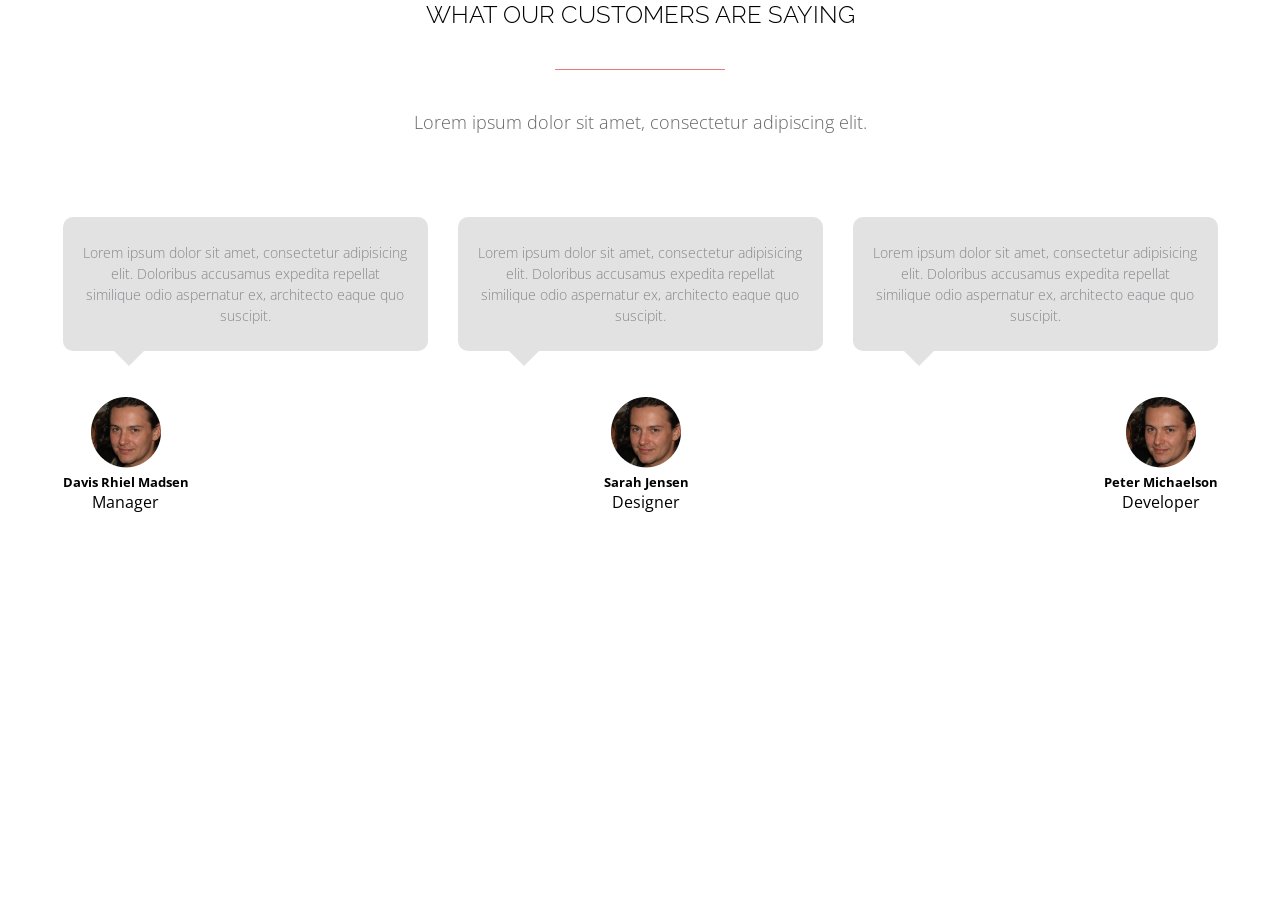
==== commit d638b41c: "create new branch with homework 6" ====
--- a/index.html
+++ b/index.html
@@ -1,365 +1,69 @@
 <!DOCTYPE html>
-<html lang="en">    
+<html lang="en">
 <head>
     <meta charset="UTF-8">
     <meta name="viewport" content="width=device-width, initial-scale=1.0">
-    <link rel="stylesheet" href="style/styles.css">
-    <title>Axit project</title>
+    <title>Document</title>
+    <link rel="stylesheet" href="styles/style.css">
     <link rel="preconnect" href="https://fonts.googleapis.com">
     <link rel="preconnect" href="https://fonts.gstatic.com" crossorigin>
     <link href="https://fonts.googleapis.com/css2?family=Open+Sans:ital,wght@0,300..800;1,300..800&family=Raleway:ital,wght@0,100..900;1,100..900&display=swap" rel="stylesheet">
 </head>
 <body>
-  <header class="header">
-    <div class="container container--header">
-    <div class="header__logo">
-     <svg class="logo__svg" width="87" height="31" viewBox="0 0 87 31" fill="none" xmlns="http://www.w3.org/2000/svg">
-        <path d="M10.3163 0H15.8289L26.1059 31H20.5146L17.9158 23.2718H8.1507L5.5913 31H0L10.3163 0ZM16.9314 19.0366L13.0726 6.24366L9.05633 19.0366H16.9314Z" fill="white"/>
-        <path d="M32.086 0L39.016 11.4394L45.9067 0H51.813L42.1267 15.7183L51.498 31H45.5917L39.016 19.9972L32.401 31H26.4553L35.8266 15.7183L26.1403 0H32.086Z" fill="white"/>
-        <path d="M54.6277 31V0H60.0615V31H54.6277Z" fill="#EC7979"/>
-        <path d="M86.8026 5.2831H77.8644V31H72.4699V5.2831H63.5317V0H86.8026V5.2831Z" fill="#EC7979"/>
-     </svg>
-    </div>
-  <div class="header__menu">
-    <ul class="header__list">
-      <li class="header__item">
-        <a class ="header__link" href="#features">Features</a>
-      </li>
-      <li class="header__item">
-        <a class ="header__link" href="#about">About</a>
-      </li>
-      <li class="header__item">
-        <a class ="header__link" href="#pricing">Pricing</a>
-      </li>
-      <li class="header__item">
-        <a class ="header__link" href="#reviews">Reviews</a>
-      </li>
-      <li class="header__item">
-        <a class ="header__link" href="#contact">Contact</a>
-      </li>
-      </ul>
-  </div>
-  </div>
-  </header>
-  <section class="hero">
-           <div class="hero__text">
-            <div class="hero__logo">
-              <svg width="87" height="31" viewBox="0 0 87 31" fill="none" xmlns="http://www.w3.org/2000/svg">
-                 <path d="M10.3163 0H15.8289L26.1059 31H20.5146L17.9158 23.2718H8.1507L5.5913 31H0L10.3163 0ZM16.9314 19.0366L13.0726 6.24366L9.05633 19.0366H16.9314Z" fill="white"/>
-                 <path d="M32.086 0L39.016 11.4394L45.9067 0H51.813L42.1267 15.7183L51.498 31H45.5917L39.016 19.9972L32.401 31H26.4553L35.8266 15.7183L26.1403 0H32.086Z" fill="white"/>
-                 <path d="M54.6277 31V0H60.0615V31H54.6277Z" fill="#EC7979"/>
-                 <path d="M86.8026 5.2831H77.8644V31H72.4699V5.2831H63.5317V0H86.8026V5.2831Z" fill="#EC7979"/>
-              </svg>   
-            </div>
-            <h1 class="hero__title">MODERN AXURE TEMPLATE FOR BEAUTIFUL PROTOTYPES</h1>
-            <p class="hero__description">Lorem ipsum dolor sit amet, consectetur adipiscing elit.</p> 
-            <button class="hero__btn">Download</button>
-           </div>
-    <div class="hero__inputs">
-      <form class="hero__form" id="formHero">
-          <h3 class="hero__form-title">Try Your <span class="hero__title-highlight">FREE</span> Trial Today</h3>
-          <div class="hero__form-group">
-              <input class="hero__input" type="text" name="name" placeholder="Name">
-              <input class="hero__input" type="email" name="email" placeholder="Email">
-              <input class="hero__input" type="password" name="password" placeholder="Password">
-          </div>      
-      </form>
-      <button class="hero__form-btn" form="formHero">Get Started</button>
-    </div>
-    </section> 
-    <section class="social-media">
-      <div class="container container--social-media">
-       <div class="social-media__text">
-         <h2 class="social-media__title">Social Media</h2>
-         <p class="social-media__description">Lorem ipsum dolor sit amet, consectetur adipiscing elit. 
-Aenean euismod bibendum laoreet.</p>
-       </div>
-          <ul class="social-media__list">
-             <li class="social-media__item">
-              <a class="social-media__link" href="#">
-               <svg width="31" height="56" viewBox="0 0 31 56" fill="none" xmlns="http://www.w3.org/2000/svg">
-                 <path d="M6.98833 55.4167H18.655V32.0542H29.1667L30.3217 20.4458H18.655V14.5833C18.655 13.8098 18.9623 13.0679 19.5093 12.5209C20.0563 11.974 20.7981 11.6667 21.5717 11.6667H30.3217V0H21.5717C17.7039 0 13.9946 1.53645 11.2597 4.27136C8.52479 7.00626 6.98833 10.7156 6.98833 14.5833V20.4458H1.155L0 32.0542H6.98833V55.4167Z" fill="#CCCCCC"/>
-               </svg>
-               </a>
-             </li>
-             <li class="social-media__item">
-              <a class="social-media__link" href="#">
-               <svg width="58" height="47" viewBox="0 0 58 47" fill="none" xmlns="http://www.w3.org/2000/svg">
-                 <path d="M51.4296 11.6025C51.4675 12.1129 51.4675 12.6204 51.4675 13.1279C51.4675 28.6592 39.6462 46.5558 18.0425 46.5558C11.3867 46.5558 5.20333 44.6279 0 41.2796C0.945 41.3875 1.855 41.4254 2.83792 41.4254C8.12581 41.4382 13.264 39.67 17.4242 36.4058C14.9725 36.3615 12.5958 35.5526 10.6261 34.0921C8.65637 32.6317 7.19187 30.5926 6.43708 28.2596C7.16333 28.3675 7.8925 28.4404 8.65667 28.4404C9.70958 28.4404 10.7683 28.2946 11.7512 28.0408C9.09055 27.5036 6.69805 26.0614 4.98055 23.9595C3.26306 21.8576 2.3266 19.2256 2.33042 16.5113V16.3654C3.89667 17.2375 5.71375 17.7829 7.63875 17.8558C6.02609 16.7842 4.70377 15.3301 3.78974 13.6231C2.87572 11.9162 2.39841 10.0096 2.40042 8.07334C2.40042 5.89167 2.98083 3.89083 3.99875 2.14667C6.95082 5.77798 10.6327 8.74872 14.806 10.8665C18.9792 12.9843 23.5508 14.2019 28.2246 14.4404C28.0437 13.5654 27.9329 12.6583 27.9329 11.7483C27.9321 10.2053 28.2355 8.67725 28.8256 7.25153C29.4158 5.82581 30.2811 4.53039 31.3722 3.4393C32.4633 2.34821 33.7587 1.48287 35.1844 0.892729C36.6102 0.302591 38.1382 -0.000765273 39.6812 1.44977e-06C43.0646 1.44977e-06 46.1183 1.4175 48.265 3.71C50.8952 3.20138 53.4174 2.24123 55.72 0.872084C54.8433 3.58696 53.0068 5.88905 50.5546 7.34708C52.8873 7.08102 55.1671 6.46757 57.3183 5.52708C55.7116 7.86946 53.7207 9.92351 51.4296 11.6025Z" fill="#CCCCCC"/>
-               </svg>
-              </a>
-             </li>
-             <li class="social-media__item">
-              <a class="social-media__link" href="#">
-              <svg width="53" height="53" viewBox="0 0 53 53" fill="none" xmlns="http://www.w3.org/2000/svg">
-               <path d="M49.5833 0H2.91667C2.14312 0 1.40125 0.307291 0.854272 0.854272C0.307291 1.40125 0 2.14312 0 2.91667V49.5833C0 50.3569 0.307291 51.0988 0.854272 51.6457C1.40125 52.1927 2.14312 52.5 2.91667 52.5H49.5833C50.3569 52.5 51.0988 52.1927 51.6457 51.6457C52.1927 51.0988 52.5 50.3569 52.5 49.5833V2.91667C52.5 2.14312 52.1927 1.40125 51.6457 0.854272C51.0988 0.307291 50.3569 0 49.5833 0ZM15.5721 44.7329H7.77875V19.6787H15.5721V44.7329ZM11.6754 16.2575C10.478 16.2575 9.32956 15.7818 8.48283 14.9351C7.6361 14.0884 7.16042 12.94 7.16042 11.7425C7.16042 10.545 7.6361 9.39664 8.48283 8.54991C9.32956 7.70319 10.478 7.2275 11.6754 7.2275C12.8729 7.2275 14.0213 7.70319 14.868 8.54991C15.7147 9.39664 16.1904 10.545 16.1904 11.7425C16.1904 12.94 15.7147 14.0884 14.868 14.9351C14.0213 15.7818 12.8729 16.2575 11.6754 16.2575ZM44.7358 44.7329H36.9512V32.55C36.9512 29.645 36.8988 25.9088 32.9029 25.9088C28.8488 25.9088 28.2333 29.0763 28.2333 32.3458V44.7358H20.4546V19.6817H27.9213V23.1058H28.0292C29.0646 21.1371 31.6079 19.0604 35.3908 19.0604C43.2775 19.0604 44.7329 24.2463 44.7329 30.9954V44.7329H44.7358Z" fill="#CCCCCC"/>
-              </svg>
-              </a>
-             </li>
-             <li class="social-media__item">
-              <a class="social-media__link" href="#">
-              <svg width="59" height="59" viewBox="0 0 59 59" fill="none" xmlns="http://www.w3.org/2000/svg">
-               <path d="M20.5333 56.9917C23.3333 57.8375 26.1625 58.3333 29.1667 58.3333C36.9022 58.3333 44.3208 55.2604 49.7906 49.7906C55.2604 44.3208 58.3333 36.9022 58.3333 29.1667C58.3333 25.3364 57.5789 21.5437 56.1132 18.0051C54.6474 14.4664 52.499 11.2511 49.7906 8.54272C47.0822 5.83434 43.8669 3.68594 40.3283 2.22018C36.7896 0.754418 32.9969 0 29.1667 0C25.3364 0 21.5437 0.754418 18.0051 2.22018C14.4664 3.68594 11.2511 5.83434 8.54272 8.54272C3.07291 14.0125 0 21.4312 0 29.1667C0 41.5625 7.7875 52.2083 18.7833 56.4083C18.5208 54.1333 18.2583 50.3708 18.7833 47.775L22.1375 33.3667C22.1375 33.3667 21.2917 31.675 21.2917 28.9917C21.2917 24.9667 23.8 21.9625 26.6583 21.9625C29.1667 21.9625 30.3333 23.8 30.3333 26.1625C30.3333 28.6708 28.6708 32.2583 27.825 35.7C27.3292 38.5583 29.3417 41.0667 32.2583 41.0667C37.45 41.0667 41.475 35.525 41.475 27.7083C41.475 20.7083 36.4583 15.925 29.2542 15.925C21.0292 15.925 16.1875 22.05 16.1875 28.4958C16.1875 31.0042 17.0042 33.5417 18.3458 35.2042C18.6083 35.3792 18.6083 35.6125 18.5208 36.05L17.675 39.2292C17.675 39.725 17.3542 39.9 16.8583 39.55C13.125 37.9167 10.9667 32.6083 10.9667 28.3208C10.9667 19.1042 17.5 10.7333 30.1 10.7333C40.1333 10.7333 47.95 17.9375 47.95 27.5042C47.95 37.5375 41.7375 45.5875 32.8417 45.5875C30.0125 45.5875 27.2417 44.0708 26.25 42.2917L24.2958 49.2042C23.625 51.7125 21.7875 55.0667 20.5333 57.0792V56.9917Z" fill="#CCCCCC"/>
-              </svg>
-              </a>
-             </li>
-             <li class="social-media__item">
-              <a class="social-media__link" href="#">
-              <svg width="53" height="53" viewBox="0 0 53 53" fill="none" xmlns="http://www.w3.org/2000/svg">
-               <path d="M52.3542 15.5283C52.3247 13.3193 51.9112 11.1323 51.1321 9.065C50.4564 7.32128 49.4245 5.73766 48.1022 4.41534C46.7798 3.09302 45.1962 2.06106 43.4525 1.38542C41.4118 0.619375 39.2559 0.205162 37.0767 0.160417C34.2708 0.0350002 33.3812 0 26.2587 0C19.1362 0 18.2233 1.95578e-07 15.4379 0.160417C13.2596 0.205491 11.1048 0.619699 9.065 1.38542C7.321 2.06059 5.73714 3.09238 4.41476 4.41476C3.09238 5.73714 2.06059 7.321 1.38542 9.065C0.61784 11.1041 0.204526 13.2595 0.163333 15.4379C0.0379166 18.2467 0 19.1363 0 26.2588C0 33.3813 -2.17309e-08 34.2913 0.163333 37.0796C0.207083 39.2613 0.618333 41.4138 1.38542 43.4583C2.06173 45.2018 3.09428 46.785 4.4171 48.1068C5.73993 49.4287 7.32394 50.46 9.06792 51.135C11.1021 51.9318 13.2573 52.3757 15.4408 52.4475C18.2496 52.5729 19.1392 52.6108 26.2617 52.6108C33.3842 52.6108 34.2971 52.6108 37.0825 52.4475C39.2617 52.4046 41.4177 51.9913 43.4583 51.2254C45.2016 50.549 46.7848 49.5168 48.107 48.1945C49.4293 46.8723 50.4615 45.2891 51.1379 43.5458C51.905 41.5042 52.3162 39.3517 52.36 37.1671C52.4854 34.3613 52.5233 33.4717 52.5233 26.3463C52.5175 19.2238 52.5175 18.3196 52.3542 15.5283ZM26.2413 39.7279C18.7921 39.7279 12.7575 33.6933 12.7575 26.2442C12.7575 18.795 18.7921 12.7604 26.2413 12.7604C29.8174 12.7604 33.247 14.181 35.7757 16.7097C38.3044 19.2384 39.725 22.6681 39.725 26.2442C39.725 29.8203 38.3044 33.2499 35.7757 35.7786C33.247 38.3073 29.8174 39.7279 26.2413 39.7279ZM40.2617 15.4058C39.8487 15.4062 39.4396 15.3252 39.058 15.1673C38.6763 15.0094 38.3296 14.7778 38.0376 14.4858C37.7455 14.1937 37.5139 13.847 37.3561 13.4653C37.1982 13.0837 37.1171 12.6747 37.1175 12.2617C37.1175 11.849 37.1988 11.4403 37.3567 11.059C37.5147 10.6777 37.7462 10.3313 38.038 10.0394C38.3298 9.74761 38.6763 9.51612 39.0575 9.35818C39.4388 9.20025 39.8475 9.11896 40.2602 9.11896C40.6729 9.11896 41.0816 9.20025 41.4629 9.35818C41.8442 9.51612 42.1906 9.74761 42.4824 10.0394C42.7743 10.3313 43.0058 10.6777 43.1637 11.059C43.3216 11.4403 43.4029 11.849 43.4029 12.2617C43.4029 14 41.9971 15.4058 40.2617 15.4058Z" fill="#CCCCCC"/>
-               <path d="M26.2414 35.003C31.0787 35.003 35.0002 31.0815 35.0002 26.2442C35.0002 21.4069 31.0787 17.4855 26.2414 17.4855C21.4041 17.4855 17.4827 21.4069 17.4827 26.2442C17.4827 31.0815 21.4041 35.003 26.2414 35.003Z" fill="#CCCCCC"/>
-              </svg>
-              </a>
-             </li>
-             <li class="social-media__item">
-              <a class="social-media__link" href="#">
-              <svg width="59" height="57" viewBox="0 0 59 57" fill="none" xmlns="http://www.w3.org/2000/svg">
-                <path fill-rule="evenodd" clip-rule="evenodd" d="M29.0908 0C13.0229 0 0 13.0229 0 29.0908C0 41.9417 8.33292 52.8471 19.8946 56.6971C21.35 56.9596 21.875 56.0642 21.875 55.2942C21.875 54.6029 21.8517 52.7712 21.8429 50.3475C13.7492 52.1033 12.04 46.445 12.04 46.445C10.7217 43.085 8.81125 42.1896 8.81125 42.1896C6.17167 40.3842 9.0125 40.425 9.0125 40.425C11.935 40.6292 13.4663 43.4233 13.4663 43.4233C16.0621 47.8683 20.2796 46.585 21.9304 45.8412C22.1958 43.96 22.9542 42.6767 23.7825 41.9504C17.325 41.2183 10.535 38.7217 10.535 27.5713C10.535 24.4008 11.6696 21.7992 13.5217 19.7692C13.2271 19.0312 12.2208 16.0708 13.8104 12.0692C13.8104 12.0692 16.2517 11.2846 21.8079 15.0471C24.1809 14.4015 26.6287 14.072 29.0879 14.0671C31.5472 14.0711 33.9951 14.4006 36.3679 15.0471C41.9271 11.2817 44.3654 12.0692 44.3654 12.0692C45.955 16.0708 44.9575 19.0312 44.6542 19.7692C46.5208 21.7992 47.6408 24.3979 47.6408 27.5713C47.6408 38.7508 40.845 41.2067 34.3642 41.9271C35.3996 42.8254 36.3329 44.5988 36.3329 47.3113C36.3329 51.2021 36.2979 54.3404 36.2979 55.2942C36.2979 56.0729 36.8171 56.9771 38.3017 56.6913C49.8575 52.8354 58.1817 41.9388 58.1817 29.0908C58.1817 13.0229 45.1588 0 29.0908 0Z" fill="#CCCCCC"/>
-              </svg>
-              </a>
-             </li>
-              <li class="social-media__item">
-               <a class="social-media__link" href="#">
-               <svg width="70" height="70" viewBox="0 0 70 70" fill="none" xmlns="http://www.w3.org/2000/svg">
-                <path d="M18.0251 58.3334C21.5367 58.3334 24.3834 55.4866 24.3834 51.975C24.3834 48.4634 21.5367 45.6167 18.0251 45.6167C14.5135 45.6167 11.6667 48.4634 11.6667 51.975C11.6667 55.4866 14.5135 58.3334 18.0251 58.3334Z" fill="#CCCCCC"/>
-                <path d="M11.6667 12.9498V21.204C32.1709 21.204 48.7959 37.829 48.7959 58.3332H57.0501C57.0501 33.279 36.7209 12.9498 11.6667 12.9498ZM11.6667 29.4582V37.7123C23.0417 37.7123 32.2876 46.9582 32.2876 58.3332H40.5417C40.5417 42.379 27.6209 29.4582 11.6667 29.4582Z" fill="#CCCCCC"/>
-               </svg>
-               </a> 
-             </li>
-          </ul>
-      </div>
-    </section>
-    <section class="tabs" id="features">
-        <div class="container">
-            <div class="tabs__navigation">
-              <a class="tabs__link" href="#">Tab 1</a>
-              <a class="tabs__link" href="#">Tab 2</a>
-              <a class="tabs__link" href="#">Tab 3</a>
-            </div>
-            <div class="tab">
-              <div class="tab__wrapper-text">
-                <h3 class="tab__title">Tabs with soft transitioning effect.</h3>
-                <p class="tab__text">Lorem ipsum dolor sit amet, consectetur adipiscing elit. Aenean euismod 
-bibendum laoreet. Proin gravida dolor sit amet lacus accumsan et viverra 
-justo commodo. Proin sodales pulvinar tempor. Cum sociis natoque 
-penatibus et magnis dis parturient montes.</p> 
-                <p class="tab__text">Lorem ipsum dolor sit amet, consectetur adipiscing elit. Aenean euismod bibendum laoreet.</p>
-                <button class="tab__btn">Download</button>
-              </div>
-              <div class="tab__wrapper-image">
-                <img class="tab__image" src="images/img.png" alt="image">
-              </div>
-            </div>
-        </div>    
-      </section>
- <section class="about" id="about">
-        <div class="container">
-            <h2 class="section-title">WHY THIS IS AWESOME</h2>
-            <div class="section-line"></div>
-            <p class="section-text">Lorem ipsum dolor sit amet, consectetur adipiscing elit.</p> 
-            <div class="about__box">
-                <div class="about__box-item">
-                    <div class="about__box-wrapper-icon">
-                      <img class="about__box-icon" src="images/image1.png" alt="Thoughtful design Image">
-                    </div>
-                    <h3 class="about__box-title">Thoughtful Design</h3>
-                    <p class="about__box-text">Lorem ipsum dolor sit amet, consectetur adipiscing  elit. Aenean euismod bibendum laoreet. Proin gravida  dolor sit amet lacus accumsan et viverra.</p>
+    <section class="container">
+        <h1 class="title">WHAT OUR CUSTOMERS ARE SAYING</h1>
+        <div class="line"></div>
+        <p class="paragraph">Lorem ipsum dolor sit amet, consectetur adipiscing elit.</p>
+        <div class="customers__text--container">
+            <div class="customer__cards">
+                <div class="card__text">
+                    <p> Lorem ipsum dolor sit amet, 
+                    consectetur adipisicing elit. Doloribus 
+                    accusamus expedita repellat similique 
+                    odio aspernatur ex, architecto eaque 
+                    quo suscipit.
+                </p>
                 </div>
-                <div class="about__box-item">
-                    <div class="about__box-wrapper-icon">
-                      <img class="about__box-icon" src="images/image2.png" alt="Thoughtful design Image">
-                    </div>
-                    <h3 class="about__box-title">Thoughtful Design</h3>
-                    <p class="about__box-text">Lorem ipsum dolor sit amet, consectetur adipiscing  elit. Aenean euismod bibendum laoreet. Proin gravida  dolor sit amet lacus accumsan et viverra.</p>
+                <div class="card__text">
+                    <p> Lorem ipsum dolor sit amet, 
+                    consectetur adipisicing elit. Doloribus 
+                    accusamus expedita repellat similique 
+                    odio aspernatur ex, architecto eaque 
+                    quo suscipit.
+                </p>  
                 </div>
-                <div class="about__box-item">
-                    <div class="about__box-wrapper-icon">
-                      <img class="about__box-icon" src="images/image3.svg" alt="Thoughtful design Image">
-                    </div>
-                    <h3 class="about__box-title">Thoughtful Design</h3>
-                    <p class="about__box-text">Lorem ipsum dolor sit amet, consectetur adipiscing  elit. Aenean euismod bibendum laoreet. Proin gravida  dolor sit amet lacus accumsan et viverra.</p>
-                </div>
+                <div class="card__text">
+                    <p> Lorem ipsum dolor sit amet, 
+                    consectetur adipisicing elit. Doloribus 
+                    accusamus expedita repellat similique 
+                    odio aspernatur ex, architecto eaque 
+                    quo suscipit.
+                </p>
+                </div> 
             </div>
         </div>
- </section> 
- <section class="pricing" id="pricing">
-        <div class="container">
-            <h2 class="section-title">PRICING OPTIONS</h2>
-            <div class="section-line"></div>
-            <p class="section-text">Lorem ipsum dolor sit amet, consectetur adipiscing elit.</p> 
-            <div class="pricing__cards">
-              <div class="pricing__card">
-                <div class="pricing__card-header">
-                   <h3 class="pricing__card-title">Basic</h3>
-                   <p class="pricing__card-price">$10</p>
-                   <p class="pricing__card-subtitle">Free for life</p>
+        <div class="customers__container">
+            <div class="customer">
+                <div class="customer__image">
+                    <img src="images/Ellipse 7.png" alt="photo of Peter Michaelson">
                 </div>
-                <ul class="pricing__card-list">
-                  <li class="pricing__card-item">1 gb of space</li>
-                  <li class="pricing__card-item">1 gb of space</li>
-                  <li class="pricing__card-item">1 gb of space</li>
-                  <li class="pricing__card-item">1 gb of space</li>
-                  <li class="pricing__card-item">1 gb of space</li>
-                  <li class="pricing__card-item">1 gb of space</li>
-                </ul>
-              </div>
-               <div class="pricing__card">
-                <div class="pricing__card-header">
-                  <h3 class="pricing__card-title">Optima</h3>
-                  <p class="pricing__card-price">$20</p>
-                  <p class="pricing__card-subtitle">Free for life</p>
+                <h5>Davis Rhiel Madsen</h5>
+                <p>Manager</p>
+            </div>
+            <div class="customer">
+                <div class="customer__image">
+                    <img src="images/Ellipse 7.png" alt="photo of Peter Michaelson">
                 </div>
-               <ul class="pricing__card-list">
-                  <li class="pricing__card-item">1 gb of space</li>
-                  <li class="pricing__card-item">1 gb of space</li>
-                  <li class="pricing__card-item">1 gb of space</li>
-                  <li class="pricing__card-item">1 gb of space</li>
-                  <li class="pricing__card-item">1 gb of space</li>
-                  <li class="pricing__card-item">1 gb of space</li>
-                </ul>
-              </div>
-               <div class="pricing__card">
-                <div class="pricing__card-header">
-                   <h3 class="pricing__card-title">Pro</h3>
-                   <p class="pricing__card-price">$30</p>
-                   <p class="pricing__card-subtitle">Free for life</p>
+                <h5>Sarah Jensen</h5>
+                <p>Designer</p>
+            </div>
+            <div class="customer">
+                <div class="customer__image">
+                    <img src="images/Ellipse 7.png" alt="photo of Peter Michaelson">
                 </div>
-               <ul class="pricing__card-list">
-                  <li class="pricing__card-item">1 gb of space</li>
-                  <li class="pricing__card-item">1 gb of space</li>
-                  <li class="pricing__card-item">1 gb of space</li>
-                  <li class="pricing__card-item">1 gb of space</li>
-                  <li class="pricing__card-item">1 gb of space</li>
-                  <li class="pricing__card-item">1 gb of space</li>
-               </ul>
-              </div>
-            </div> 
-        </div>
- </section> 
- <section class="reviews" id="reviews">
-        <div class="container">
-            <h2 class="section-title">What our customers are saying</h2>
-            <div class="section-line"></div>
-            <p class="section-text">Lorem ipsum dolor sit amet, consectetur adipiscing elit.</p> 
-            <div class="reviews__comments">
-              <div class="reviews__comment">
-                <p class="reviews__comment-text">Lorem ipsum dolor sit amet, consectetur adipisicing elit. Doloribus accusamus expedita repellat similique odio aspernatur ex, architecto eaque quo suscipit.</p>
-                <div class="reviews__comment-author">
-                  <div class="reviews__wrapper-image">
-                    <img class="reviews__image" src="images/comment_img1.png" alt="Author image">
-                  </div>
-                  <div class="reviews__author-text">
-                    <p class="reviews__author-name">Davis Rhiel Madsen</p>
-                    <p class="reviews__author-job">Manager</p> 
-                  </div>
-                </div>
+                <h5>Peter Michaelson</h5>
+                <p>Developer</p>
             </div>
-         <div class="reviews__comment">
-                <p class="reviews__comment-text">Lorem ipsum dolor sit amet, consectetur adipisicing elit. Doloribus accusamus expedita repellat similique odio aspernatur ex, architecto eaque quo suscipit.</p>
-                <div class="reviews__comment-author">
-                  <div class="reviews__wrapper-image">
-                    <img class="reviews__image" src="images/comment_img2.png" alt="Author image">
-                  </div>
-                  <div class="reviews__author-text">
-                    <p class="reviews__author-name">Jaydon Rosser</p>
-                    <p class="reviews__author-job">Manager</p> 
-                  </div>
-                </div>
-            </div>
-            <div class="reviews__comment">
-              <p class="reviews__comment-text">Lorem ipsum dolor sit amet, consectetur adipisicing elit. Doloribus accusamus expedita repellat similique odio aspernatur ex, architecto eaque quo suscipit.</p>
-              <div class="reviews__comment-author">
-                <div class="reviews__wrapper-image">
-                  <img class="reviews__image" src="images/comment_img3.png" alt="Author image">
-                </div>
-                <div class="reviews__author-text">
-                  <p class="reviews__author-name">Cooper Dorwart</p>
-                  <p class="reviews__author-job">Manager</p> 
-                </div>
-              </div>
-            </div>
-        </div>
- </section>
- <section class="design">
-    <div class="container">
-      <h2 class="section-title section-title--design">STYLISH AXURE DESIGN</h2>
-      <div class="section-line section-line--design"></div>
-      <p class="section-text section-text--design">Use the sections you need, remove the ones you don't.  Create gorgeous prototypes faster than ever!</p> 
-      <button class="design__btn">Download</button>
- </section>
- <section class="contact" id="contact">
-  <div class="container">
-    <h2 class="section-title">CONTACT US</h2>
-    <div class="sectionline"></div> 
-    <p class="section-text">Lorem ipsum dolor sit amet, consectetur adipiscing elit.</p> 
-    <form class="contact__form" id="formContact">
-          <div class="contact__inputs">
-              <input class="contact__input" type="text" name="name" placeholder="Name">
-              <input class="contact__input" type="email" name="email" placeholder="Email">
-              <input class="contact__input" type="password" name="password" placeholder="Password">
-          </div>
-          <textarea class="contact__textarea" name="message" id="name" placeholder="Message"></textarea>   
-    </form>
-    <button class="contact__btn" form="formContact">Send Message</button>
-  </div>
- </section>
- <footer class="footer">
-  <div class="container">
-     <ul class="footer__list">
-             <li class="footer__item">
-              <a class="footer__link" href="#">
-               <svg width="24" height="43" viewBox="0 0 24 43" fill="none" xmlns="http://www.w3.org/2000/svg">
-                 <path d="M5.31113 42.1167H14.1778V24.3612H22.1667L23.0445 15.5388H14.1778V11.0833C14.1778 10.4954 14.4113 9.93162 14.827 9.51591C15.2428 9.10021 15.8066 8.86667 16.3945 8.86667H23.0445V0H16.3945C13.455 0 10.6359 1.1677 8.55737 3.24623C6.47884 5.32476 5.31113 8.14385 5.31113 11.0833V15.5388H0.8778L0 24.3612H5.31113V42.1167Z" fill="#CCCCCC"/>
-               </svg>
-               </a>
-             </li>
-            <li class="footer__item">
-              <a class="footer__link" href="#">
-               <svg width="44" height="36" viewBox="0 0 44 36" fill="none" xmlns="http://www.w3.org/2000/svg">
-                <path d="M39.0865 8.8179C39.1153 9.20582 39.1153 9.59152 39.1153 9.97722C39.1153 21.781 30.1311 35.3824 13.7123 35.3824C8.65387 35.3824 3.95453 33.9172 0 31.3725C0.7182 31.4545 1.4098 31.4833 2.15682 31.4833C6.17562 31.493 10.0806 30.1492 13.2424 27.6684C11.3791 27.6347 9.57284 27.02 8.07584 25.91C6.57885 24.8001 5.46582 23.2504 4.89218 21.4773C5.44413 21.5593 5.9983 21.6147 6.57907 21.6147C7.37928 21.6147 8.18393 21.5039 8.93095 21.311C6.90882 20.9028 5.09052 19.8067 3.78522 18.2092C2.47993 16.6117 1.76822 14.6115 1.77112 12.5486V12.4377C2.96147 13.1005 4.34245 13.515 5.80545 13.5704C4.57983 12.756 3.57486 11.6509 2.8802 10.3536C2.18554 9.05632 1.82279 7.60728 1.82432 6.13573C1.82432 4.47767 2.26543 2.95703 3.03905 1.63147C5.28262 4.39126 8.08086 6.64903 11.2525 8.25854C14.4242 9.86806 17.8986 10.7934 21.4507 10.9747C21.3132 10.3097 21.229 9.62033 21.229 8.92873C21.2284 7.75603 21.459 6.59471 21.9075 5.51117C22.356 4.42762 23.0137 3.44309 23.8429 2.61387C24.6721 1.78464 25.6566 1.12698 26.7402 0.678474C27.8237 0.229969 28.985 -0.000581607 30.1577 1.10182e-06C32.7291 1.10182e-06 35.0499 1.0773 36.6814 2.8196C38.6803 2.43305 40.5972 1.70334 42.3472 0.662784C41.6809 2.72609 40.2852 4.47568 38.4215 5.58378C40.1943 5.38158 41.927 4.91535 43.5619 4.20058C42.3408 5.98079 40.8277 7.54187 39.0865 8.8179Z" fill="#CCCCCC"/>
-               </svg>
-               </a>
-             </li>
-             <li class="footer__item">
-              <a class="footer__link" href="#">
-               <svg width="40" height="40" viewBox="0 0 40 40" fill="none" xmlns="http://www.w3.org/2000/svg">
-                <path d="M37.6833 0H2.21667C1.62877 0 1.06495 0.233541 0.649246 0.649246C0.233541 1.06495 0 1.62877 0 2.21667V37.6833C0 38.2712 0.233541 38.835 0.649246 39.2508C1.06495 39.6665 1.62877 39.9 2.21667 39.9H37.6833C38.2712 39.9 38.835 39.6665 39.2508 39.2508C39.6665 38.835 39.9 38.2712 39.9 37.6833V2.21667C39.9 1.62877 39.6665 1.06495 39.2508 0.649246C38.835 0.233541 38.2712 0 37.6833 0ZM11.8348 33.997H5.91185V14.9558H11.8348V33.997ZM8.87332 12.3557C7.96325 12.3557 7.09046 11.9942 6.44695 11.3507C5.80344 10.7072 5.44192 9.83436 5.44192 8.9243C5.44192 8.01424 5.80344 7.14145 6.44695 6.49793C7.09046 5.85442 7.96325 5.4929 8.87332 5.4929C9.78338 5.4929 10.6562 5.85442 11.2997 6.49793C11.9432 7.14145 12.3047 8.01424 12.3047 8.9243C12.3047 9.83436 11.9432 10.7072 11.2997 11.3507C10.6562 11.9942 9.78338 12.3557 8.87332 12.3557ZM33.9992 33.997H28.0829V24.738C28.0829 22.5302 28.043 19.6906 25.0062 19.6906C21.925 19.6906 21.4573 22.0979 21.4573 24.5828V33.9992H15.5455V14.9581H21.2201V17.5604H21.3022C22.0891 16.0642 24.022 14.4859 26.897 14.4859C32.8909 14.4859 33.997 18.4271 33.997 23.5565V33.997H33.9992Z" fill="#CCCCCC"/>
-               </svg>
-              </a>
-             </li>
-             <li class="footer__item">
-              <a class="footer__link" href="#">
-                <svg width="45" height="45" viewBox="0 0 45 45" fill="none" xmlns="http://www.w3.org/2000/svg">
-                  <path d="M15.6053 43.3137C17.7333 43.9565 19.8835 44.3333 22.1667 44.3333C28.0456 44.3333 33.6838 41.9979 37.8409 37.8409C41.9979 33.6838 44.3333 28.0456 44.3333 22.1667C44.3333 19.2557 43.76 16.3732 42.646 13.6839C41.532 10.9945 39.8992 8.55083 37.8409 6.49247C35.7825 4.4341 33.3389 2.80132 30.6495 1.68734C27.9601 0.573358 25.0776 0 22.1667 0C19.2557 0 16.3732 0.573358 13.6839 1.68734C10.9945 2.80132 8.55083 4.4341 6.49247 6.49247C2.33541 10.6495 0 16.2877 0 22.1667C0 31.5875 5.9185 39.6783 14.2753 42.8703C14.0758 41.1413 13.8763 38.2818 14.2753 36.309L16.8245 25.3587C16.8245 25.3587 16.1817 24.073 16.1817 22.0337C16.1817 18.9747 18.088 16.6915 20.2603 16.6915C22.1667 16.6915 23.0533 18.088 23.0533 19.8835C23.0533 21.7898 21.7898 24.5163 21.147 27.132C20.7702 29.3043 22.2997 31.2107 24.5163 31.2107C28.462 31.2107 31.521 26.999 31.521 21.0583C31.521 15.7383 27.7083 12.103 22.2332 12.103C15.9822 12.103 12.3025 16.758 12.3025 21.6568C12.3025 23.5632 12.9232 25.4917 13.9428 26.7552C14.1423 26.8882 14.1423 27.0655 14.0758 27.398L13.433 29.8142C13.433 30.191 13.1892 30.324 12.8123 30.058C9.975 28.8167 8.33467 24.7823 8.33467 21.5238C8.33467 14.5192 13.3 8.15733 22.876 8.15733C30.5013 8.15733 36.442 13.6325 36.442 20.9032C36.442 28.5285 31.7205 34.6465 24.9597 34.6465C22.8095 34.6465 20.7037 33.4938 19.95 32.1417L18.4648 37.3952C17.955 39.3015 16.5585 41.8507 15.6053 43.3802V43.3137Z" fill="#CCCCCC"/>
-                </svg>
-               </a>
-             </li>
-             <li class="footer__item">
-              <a class="footer__link" href="#">
-               <svg width="40" height="40" viewBox="0 0 40 40" fill="none" xmlns="http://www.w3.org/2000/svg">
-                  <path d="M39.7892 11.8015C39.7668 10.1227 39.4525 8.46052 38.8604 6.8894C38.3469 5.56417 37.5626 4.36062 36.5576 3.35566C35.5527 2.35069 34.3491 1.56641 33.0239 1.05292C31.473 0.470725 29.8345 0.155923 28.1783 0.121917C26.0458 0.0266001 25.3698 0 19.9567 0C14.5436 0 13.8497 1.49012e-07 11.7328 0.121917C10.0773 0.156173 8.43962 0.470971 6.8894 1.05292C5.56396 1.56605 4.36023 2.35021 3.35522 3.35522C2.35021 4.36023 1.56605 5.56396 1.05292 6.8894C0.469559 8.43914 0.15544 10.0772 0.124133 11.7328C0.0288167 13.8675 0 14.5436 0 19.9567C0 25.3698 -1.49012e-08 26.0614 0.124133 28.1805C0.157383 29.8386 0.469933 31.4745 1.05292 33.0283C1.56691 34.3534 2.35165 35.5566 3.357 36.5612C4.36235 37.5658 5.56619 38.3496 6.89162 38.8626C8.43759 39.4682 10.0756 39.8055 11.735 39.8601C13.8697 39.9554 14.5458 39.9842 19.9589 39.9842C25.372 39.9842 26.0658 39.9842 28.1827 39.8601C29.8389 39.8275 31.4775 39.5134 33.0283 38.9313C34.3532 38.4172 35.5565 37.6327 36.5613 36.6278C37.5662 35.623 38.3507 34.4197 38.8648 33.0948C39.4478 31.5432 39.7603 29.9073 39.7936 28.247C39.8889 26.1146 39.9177 25.4385 39.9177 20.0231C39.9133 14.6101 39.9133 13.9229 39.7892 11.8015ZM19.9434 30.1932C14.282 30.1932 9.6957 25.6069 9.6957 19.9456C9.6957 14.2842 14.282 9.69792 19.9434 9.69792C22.6612 9.69792 25.2677 10.7776 27.1895 12.6994C29.1113 14.6212 30.191 17.2277 30.191 19.9456C30.191 22.6634 29.1113 25.2699 27.1895 27.1917C25.2677 29.1136 22.6612 30.1932 19.9434 30.1932ZM30.5989 11.7084C30.285 11.7087 29.9741 11.6471 29.6841 11.5271C29.394 11.4072 29.1305 11.2311 28.9085 11.0092C28.6866 10.7872 28.5106 10.5237 28.3906 10.2337C28.2706 9.94361 28.209 9.63275 28.2093 9.31887C28.2093 9.00521 28.2711 8.69463 28.3911 8.40484C28.5111 8.11506 28.6871 7.85176 28.9089 7.62997C29.1307 7.40818 29.394 7.23225 29.6837 7.11222C29.9735 6.99219 30.2841 6.93041 30.5978 6.93041C30.9114 6.93041 31.222 6.99219 31.5118 7.11222C31.8016 7.23225 32.0649 7.40818 32.2867 7.62997C32.5084 7.85176 32.6844 8.11506 32.8044 8.40484C32.9244 8.69463 32.9862 9.00521 32.9862 9.31887C32.9862 10.64 31.9178 11.7084 30.5989 11.7084Z" fill="#CCCCCC"/>
-                  <path d="M19.9435 26.6019C23.6199 26.6019 26.6002 23.6216 26.6002 19.9452C26.6002 16.2689 23.6199 13.2886 19.9435 13.2886C16.2671 13.2886 13.2869 16.2689 13.2869 19.9452C13.2869 23.6216 16.2671 26.6019 19.9435 26.6019Z" fill="#CCCCCC"/>
-               </svg>
-              </a>
-             </li>
-            <li class="footer__item">
-              <a class="footer__link" href="#">
-                <svg width="45" height="44" viewBox="0 0 45 44" fill="none" xmlns="http://www.w3.org/2000/svg">
-                 <path fill-rule="evenodd" clip-rule="evenodd" d="M22.109 0C9.89742 0 0 9.89742 0 22.109C0 31.8757 6.33302 40.1638 15.1199 43.0898C16.226 43.2893 16.625 42.6088 16.625 42.0236C16.625 41.4982 16.6073 40.1061 16.6006 38.2641C10.4494 39.5985 9.1504 35.2982 9.1504 35.2982C8.14847 32.7446 6.69655 32.0641 6.69655 32.0641C4.69047 30.692 6.8495 30.723 6.8495 30.723C9.0706 30.8782 10.2344 33.0017 10.2344 33.0017C12.2072 36.3799 15.4125 35.4046 16.6671 34.8393C16.8688 33.4096 17.4452 32.4343 18.0747 31.8823C13.167 31.3259 8.0066 29.4285 8.0066 20.9542C8.0066 18.5446 8.86889 16.5674 10.2765 15.0246C10.0526 14.4637 9.28784 12.2138 10.4959 9.17257C10.4959 9.17257 12.3513 8.57628 16.574 11.4358C18.3775 10.9452 20.2378 10.6947 22.1068 10.691C23.9759 10.694 25.8363 10.9445 27.6396 11.4358C31.8646 8.57407 33.7177 9.17257 33.7177 9.17257C34.9258 12.2138 34.1677 14.4637 33.9372 15.0246C35.3558 16.5674 36.207 18.5424 36.207 20.9542C36.207 29.4506 31.0422 31.3171 26.1168 31.8646C26.9037 32.5473 27.613 33.8951 27.613 35.9566C27.613 38.9136 27.5864 41.2987 27.5864 42.0236C27.5864 42.6154 27.981 43.3026 29.1093 43.0854C37.8917 40.1549 44.2181 31.8735 44.2181 22.109C44.2181 9.89742 34.3207 0 22.109 0Z" fill="#CCCCCC"/>
-                </svg>
-               </a>
-             </li>
-             <li class="footer__item">
-              <a class="footer__link" href="#">
-               <svg width="35" height="35" viewBox="0 0 35 35" fill="none" xmlns="http://www.w3.org/2000/svg">
-                 <path d="M4.83233 34.4913C7.50116 34.4913 9.66467 32.3278 9.66467 29.659C9.66467 26.9902 7.50116 24.8267 4.83233 24.8267C2.16351 24.8267 0 26.9902 0 29.659C0 32.3278 2.16351 34.4913 4.83233 34.4913Z" fill="#CCCCCC"/>
-                 <path d="M0 0V6.27317C15.5832 6.27317 28.2182 18.9082 28.2182 34.4913H34.4913C34.4913 15.4502 19.0412 0 0 0ZM0 12.5463V18.8195C8.645 18.8195 15.6718 25.8463 15.6718 34.4913H21.945C21.945 22.3662 12.1252 12.5463 0 12.5463Z" fill="#CCCCCC"/>
-                </svg>
-               </a>
-             </li>
-          </ul>
-        <p class="footer__text">© 2025 Axure Themes</p>
-  </div>
- </footer>
+    </section>
 </body>
-</html>
+</html>
--- a/styles/style.css
+++ b/styles/style.css
@@ -0,0 +1,76 @@
+*{
+    margin: 0px;
+    padding: 0px;
+    box-sizing: border-box;
+    
+}
+.container{
+    max-width: 1185px;
+    height: 100%;
+    padding: 0 15px;
+    text-align: center;
+    margin: 0 auto;
+    font-family: "Open Sans", sans-serif;
+}
+.title{
+    padding: 0 20px;
+    margin-bottom: 40px;
+    font-family: "Raleway", sans-serif;   
+    font-weight: 300;
+}
+.paragraph{
+    color: rgba(102, 102, 102, 1);
+    font-size: 18px;
+    font-weight: 100;
+}
+.line{
+    border-bottom: 1px solid #EC7979;
+    width: 170px;
+    height: 0px;
+    margin: 0 auto 40px;
+}
+.customers__text--container{
+    display: flex;
+    margin-top: 83px;
+    height: 130%;
+    justify-content: center;
+    justify-items: space-between;
+}
+.customer__cards{
+    display: flex;
+    justify-content: space-between;
+    gap: 30px;
+
+}
+.card__text{
+    max-width: 370px;
+    text-align: center;
+    font-size: 14px;
+    line-height: 21px;
+    font-weight: 300;
+    color: #86878B;
+    border-radius: 10px;
+    padding: 25px 20px;
+    background-color: #E2E2E2;
+    position: relative;
+    
+}
+.card__text::after{
+    content: "";
+    border-style: solid;
+    border-width: 0 15px 15px 15px;
+    border-color: transparent transparent #E2E2E2 transparent;
+    top: 100%;
+    left: 10%;
+    transform: translateX(-50%);
+    position: absolute;
+    rotate: 180deg;
+}
+.customers__container{
+    margin-top: 46px;
+    display: flex;
+    justify-content: space-between;
+    flex-direction: row;
+}
+.customer__image{
+}
